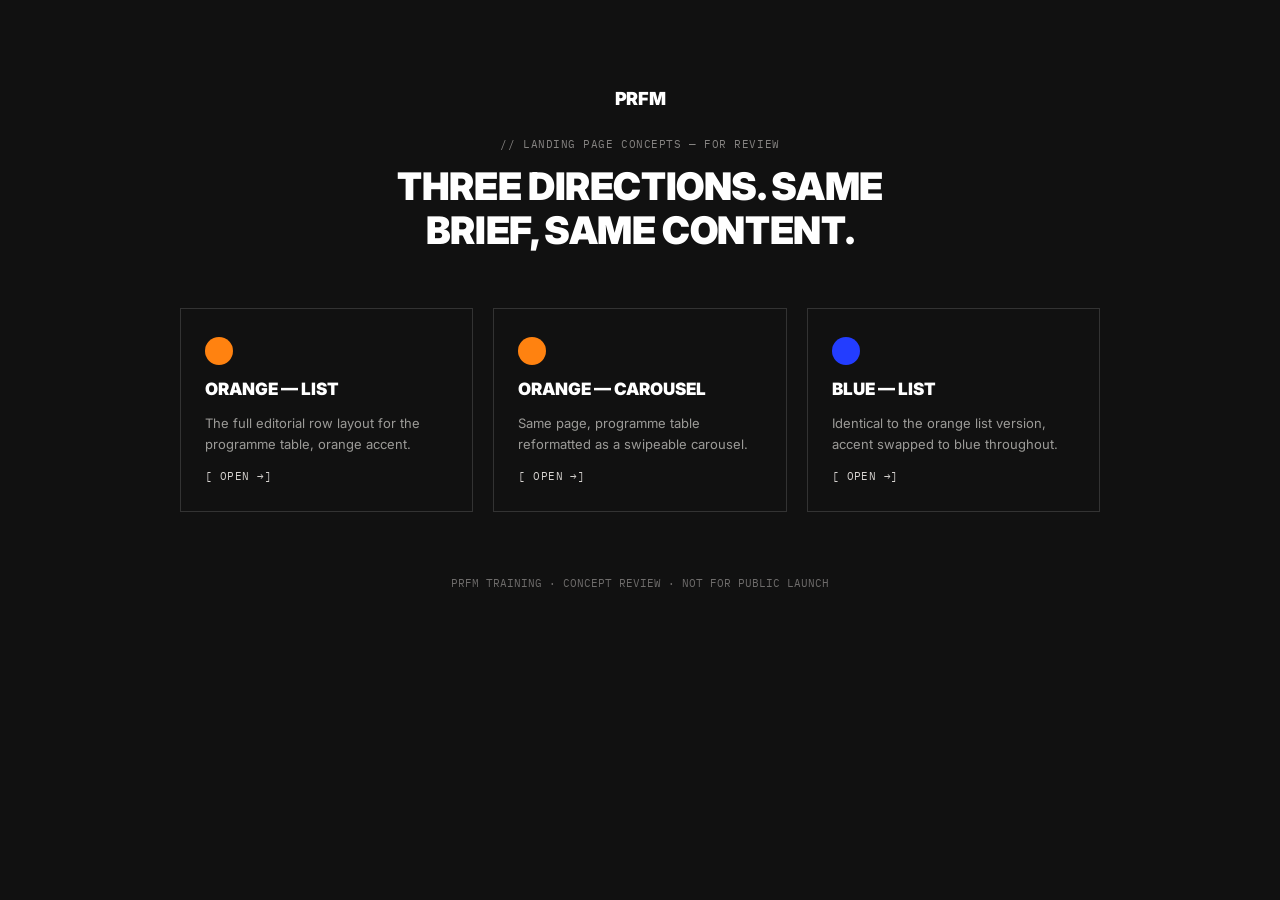
==== index.html @ e6ce7319 "Add files via upload" ====
<!DOCTYPE html>
<html lang="en">
<head>
<meta charset="UTF-8">
<meta name="viewport" content="width=device-width, initial-scale=1.0">
<title>PRFM Training — Landing Page Concepts</title>
<style>
  @import url('https://fonts.googleapis.com/css2?family=Inter:wght@400;500;600;900&family=IBM+Plex+Mono:wght@400;500&display=swap');
  *{box-sizing:border-box; margin:0; padding:0;}
  body{font-family:'Inter',sans-serif; background:#111111; color:#FFFFFF; min-height:100vh; display:flex; flex-direction:column; align-items:center; padding:88px 24px;}
  .mono{font-family:'IBM Plex Mono',monospace;}
  .wordmark{font-weight:900; font-size:18px; letter-spacing:-0.02em;}
  .eyebrow{font-family:'IBM Plex Mono',monospace; font-size:11px; letter-spacing:0.05em; color:rgba(249,246,242,0.5); margin-top:28px;}
  h1{font-weight:900; font-size:clamp(26px,4vw,38px); text-transform:uppercase; letter-spacing:-0.01em; margin-top:14px; text-align:center; max-width:600px; line-height:1.15;}
  .cards{display:grid; grid-template-columns:repeat(3,1fr); gap:20px; max-width:920px; width:100%; margin-top:56px;}
  .card{border:1px solid rgba(255,255,255,0.14); padding:28px 24px; text-decoration:none; color:inherit; display:flex; flex-direction:column; gap:14px; transition:border-color .15s, transform .15s;}
  .card:hover{border-color:rgba(255,255,255,0.4); transform:translateY(-2px);}
  .swatch{width:28px; height:28px; border-radius:50%;}
  .card .name{font-weight:900; font-size:17px; text-transform:uppercase;}
  .card .desc{font-size:13px; line-height:1.6; color:rgba(249,246,242,0.6); flex:1;}
  .card .go{font-family:'IBM Plex Mono',monospace; font-size:11px; letter-spacing:0.04em; color:rgba(249,246,242,0.85);}
  footer{margin-top:64px; font-family:'IBM Plex Mono',monospace; font-size:11px; color:rgba(249,246,242,0.4);}
  @media (max-width:760px){ .cards{grid-template-columns:1fr;} }
</style>
</head>
<body>
  <div class="wordmark">PRFM</div>
  <div class="eyebrow">// LANDING PAGE CONCEPTS — FOR REVIEW</div>
  <h1>Three directions. Same brief, same content.</h1>

  <div class="cards">
    <a class="card" href="./prfm-full-build-performance-console.html">
      <div class="swatch" style="background:#FF8210;"></div>
      <div class="name">Orange — list</div>
      <div class="desc">The full editorial row layout for the programme table, orange accent.</div>
      <div class="go mono">[ OPEN →]</div>
    </a>
    <a class="card" href="./prfm-full-build-performance-console-carousel.html">
      <div class="swatch" style="background:#FF8210;"></div>
      <div class="name">Orange — carousel</div>
      <div class="desc">Same page, programme table reformatted as a swipeable carousel.</div>
      <div class="go mono">[ OPEN →]</div>
    </a>
    <a class="card" href="./prfm-full-build-performance-console-blue.html">
      <div class="swatch" style="background:#233DFF;"></div>
      <div class="name">Blue — list</div>
      <div class="desc">Identical to the orange list version, accent swapped to blue throughout.</div>
      <div class="go mono">[ OPEN →]</div>
    </a>
  </div>

  <footer>PRFM TRAINING · CONCEPT REVIEW · NOT FOR PUBLIC LAUNCH</footer>
</body>
</html>
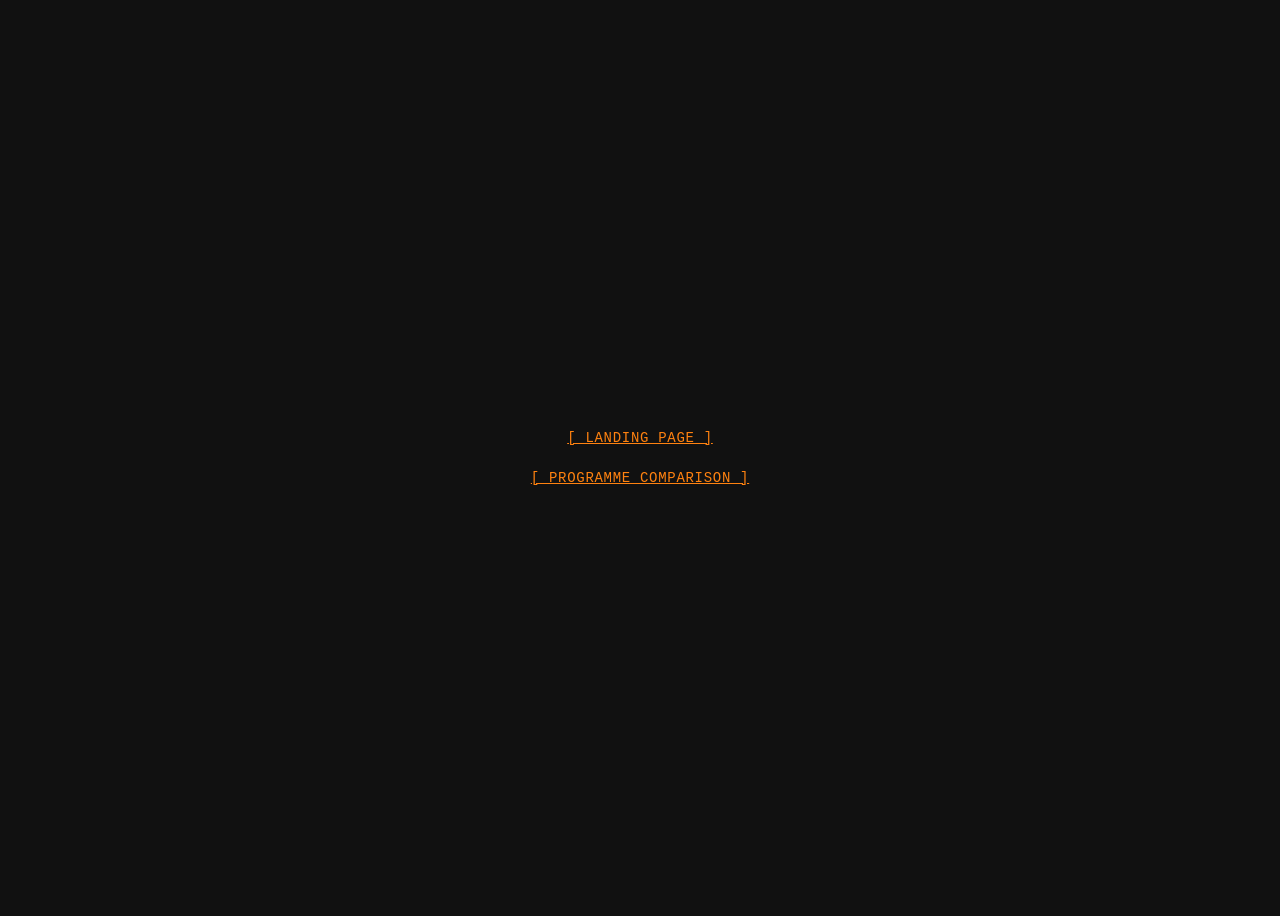
==== commit 01f6e970: "Add files via upload" ====
--- a/index.html
+++ b/index.html
@@ -2,53 +2,14 @@
 <html lang="en">
 <head>
 <meta charset="UTF-8">
-<meta name="viewport" content="width=device-width, initial-scale=1.0">
-<title>PRFM Training — Landing Page Concepts</title>
+<title>PRFM — Preview</title>
 <style>
-  @import url('https://fonts.googleapis.com/css2?family=Inter:wght@400;500;600;900&family=IBM+Plex+Mono:wght@400;500&display=swap');
-  *{box-sizing:border-box; margin:0; padding:0;}
-  body{font-family:'Inter',sans-serif; background:#111111; color:#FFFFFF; min-height:100vh; display:flex; flex-direction:column; align-items:center; padding:88px 24px;}
-  .mono{font-family:'IBM Plex Mono',monospace;}
-  .wordmark{font-weight:900; font-size:18px; letter-spacing:-0.02em;}
-  .eyebrow{font-family:'IBM Plex Mono',monospace; font-size:11px; letter-spacing:0.05em; color:rgba(249,246,242,0.5); margin-top:28px;}
-  h1{font-weight:900; font-size:clamp(26px,4vw,38px); text-transform:uppercase; letter-spacing:-0.01em; margin-top:14px; text-align:center; max-width:600px; line-height:1.15;}
-  .cards{display:grid; grid-template-columns:repeat(3,1fr); gap:20px; max-width:920px; width:100%; margin-top:56px;}
-  .card{border:1px solid rgba(255,255,255,0.14); padding:28px 24px; text-decoration:none; color:inherit; display:flex; flex-direction:column; gap:14px; transition:border-color .15s, transform .15s;}
-  .card:hover{border-color:rgba(255,255,255,0.4); transform:translateY(-2px);}
-  .swatch{width:28px; height:28px; border-radius:50%;}
-  .card .name{font-weight:900; font-size:17px; text-transform:uppercase;}
-  .card .desc{font-size:13px; line-height:1.6; color:rgba(249,246,242,0.6); flex:1;}
-  .card .go{font-family:'IBM Plex Mono',monospace; font-size:11px; letter-spacing:0.04em; color:rgba(249,246,242,0.85);}
-  footer{margin-top:64px; font-family:'IBM Plex Mono',monospace; font-size:11px; color:rgba(249,246,242,0.4);}
-  @media (max-width:760px){ .cards{grid-template-columns:1fr;} }
+  body { font-family: monospace; background: #111; color: #F9F6F2; display: flex; flex-direction: column; align-items: center; justify-content: center; min-height: 100vh; gap: 24px; }
+  a { color: #FF8210; font-size: 14px; letter-spacing: 0.05em; }
 </style>
 </head>
 <body>
-  <div class="wordmark">PRFM</div>
-  <div class="eyebrow">// LANDING PAGE CONCEPTS — FOR REVIEW</div>
-  <h1>Three directions. Same brief, same content.</h1>
-
-  <div class="cards">
-    <a class="card" href="./prfm-full-build-performance-console.html">
-      <div class="swatch" style="background:#FF8210;"></div>
-      <div class="name">Orange — list</div>
-      <div class="desc">The full editorial row layout for the programme table, orange accent.</div>
-      <div class="go mono">[ OPEN →]</div>
-    </a>
-    <a class="card" href="./prfm-full-build-performance-console-carousel.html">
-      <div class="swatch" style="background:#FF8210;"></div>
-      <div class="name">Orange — carousel</div>
-      <div class="desc">Same page, programme table reformatted as a swipeable carousel.</div>
-      <div class="go mono">[ OPEN →]</div>
-    </a>
-    <a class="card" href="./prfm-full-build-performance-console-blue.html">
-      <div class="swatch" style="background:#233DFF;"></div>
-      <div class="name">Blue — list</div>
-      <div class="desc">Identical to the orange list version, accent swapped to blue throughout.</div>
-      <div class="go mono">[ OPEN →]</div>
-    </a>
-  </div>
-
-  <footer>PRFM TRAINING · CONCEPT REVIEW · NOT FOR PUBLIC LAUNCH</footer>
+  <a href="/prfm-full-build-performance-console.html">[ LANDING PAGE ]</a>
+  <a href="/carousel-test.html">[ PROGRAMME COMPARISON ]</a>
 </body>
 </html>
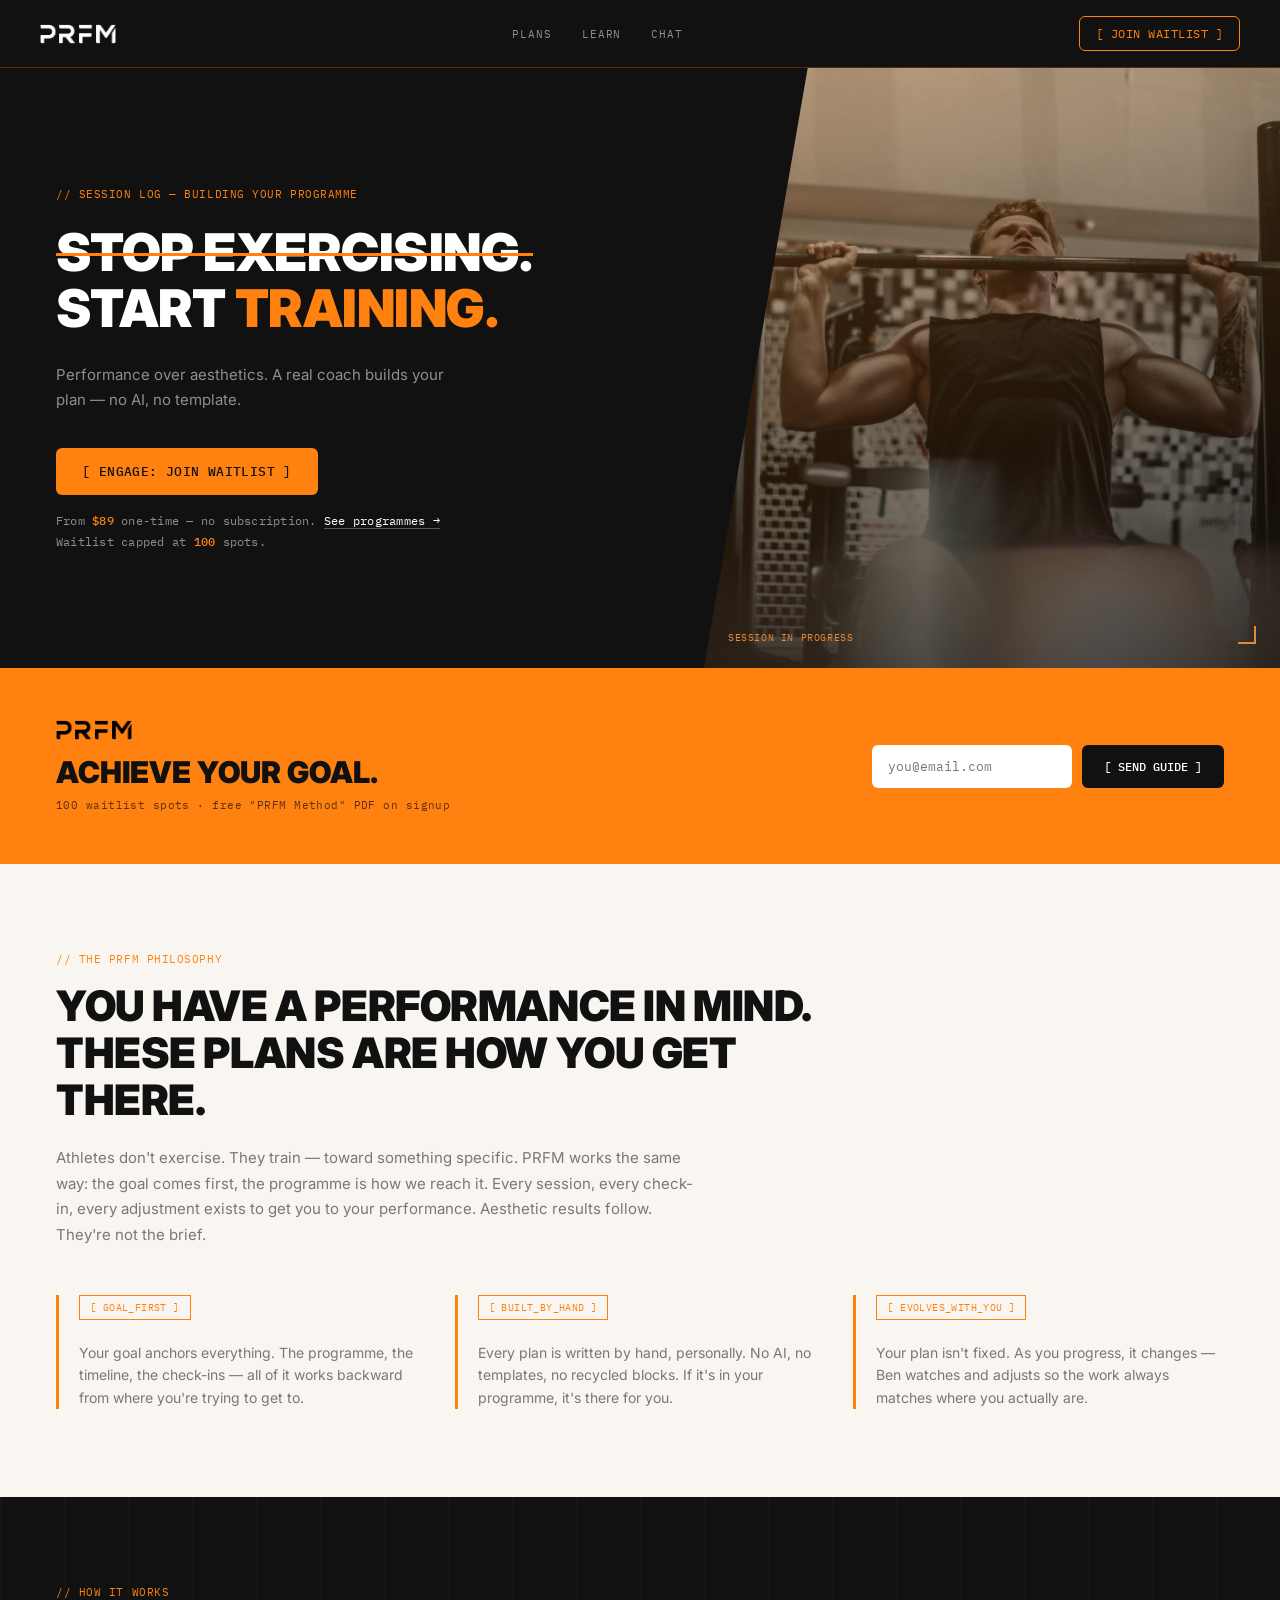
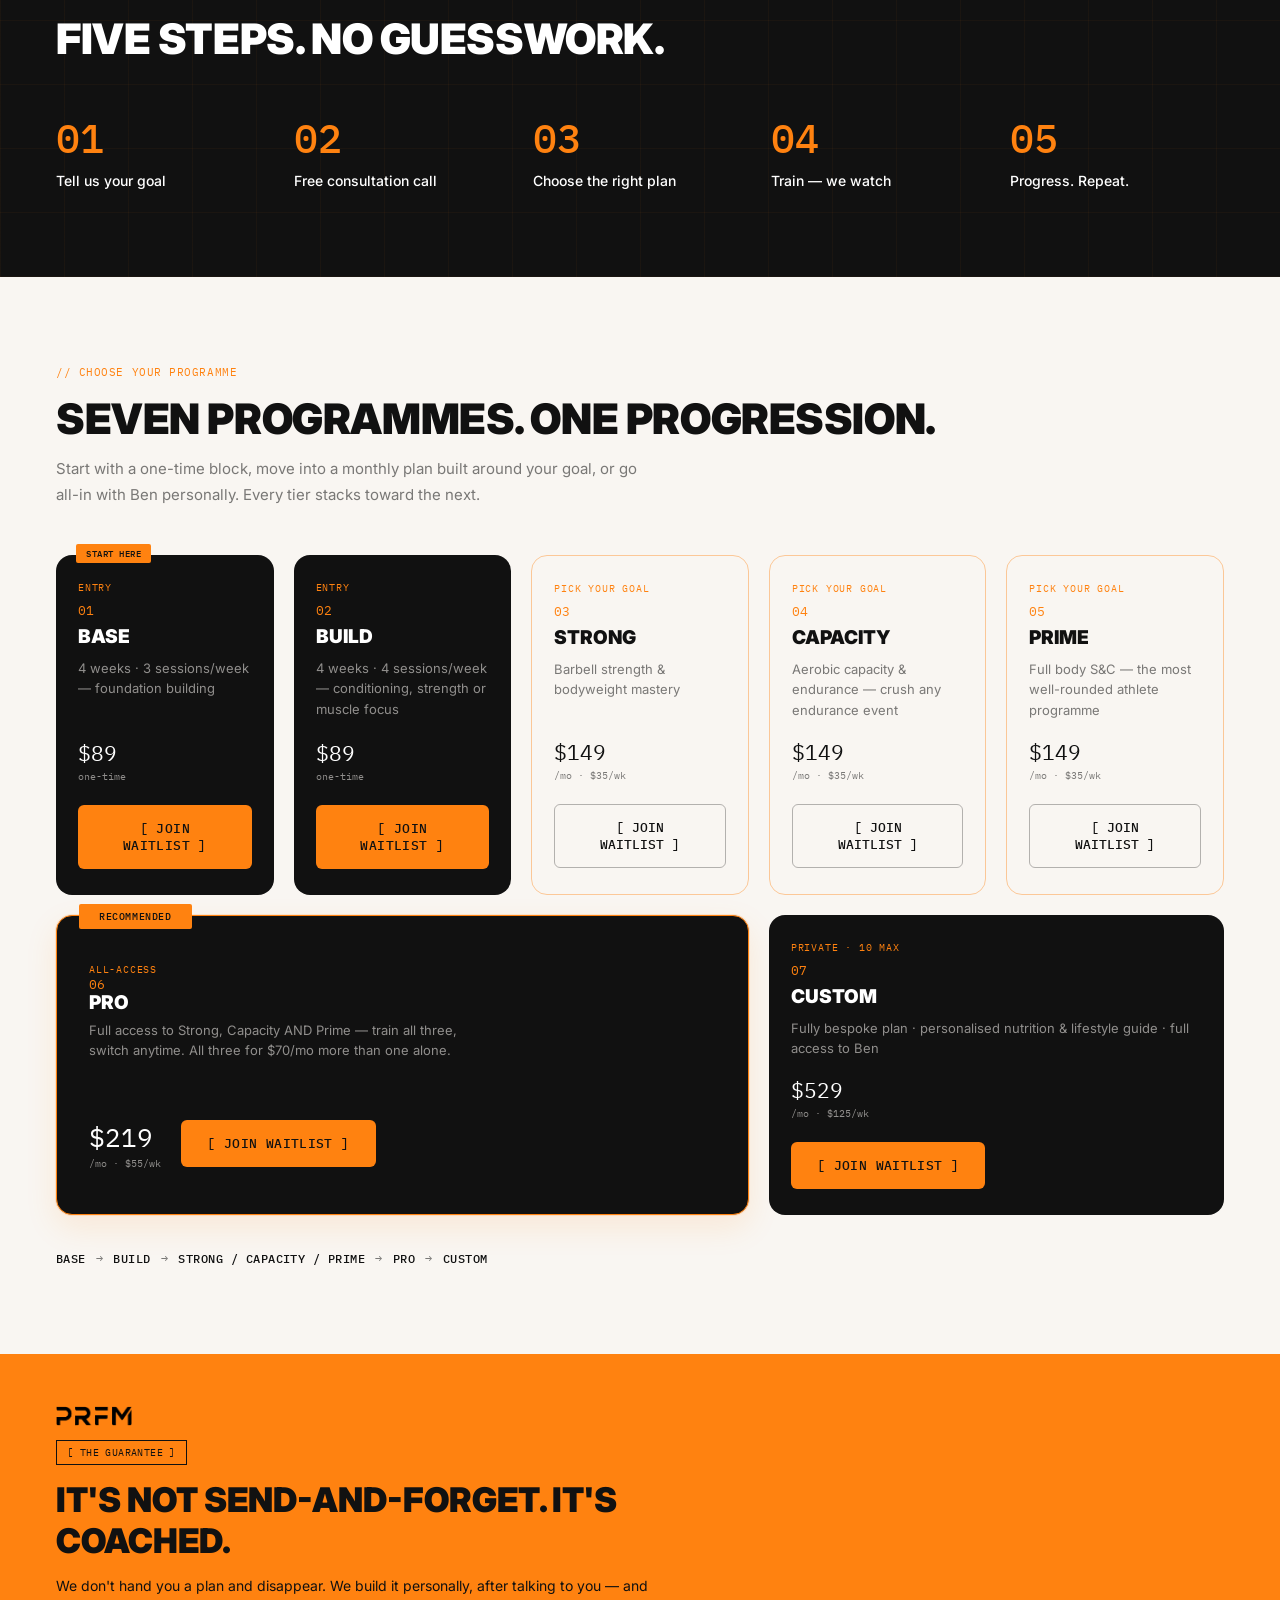
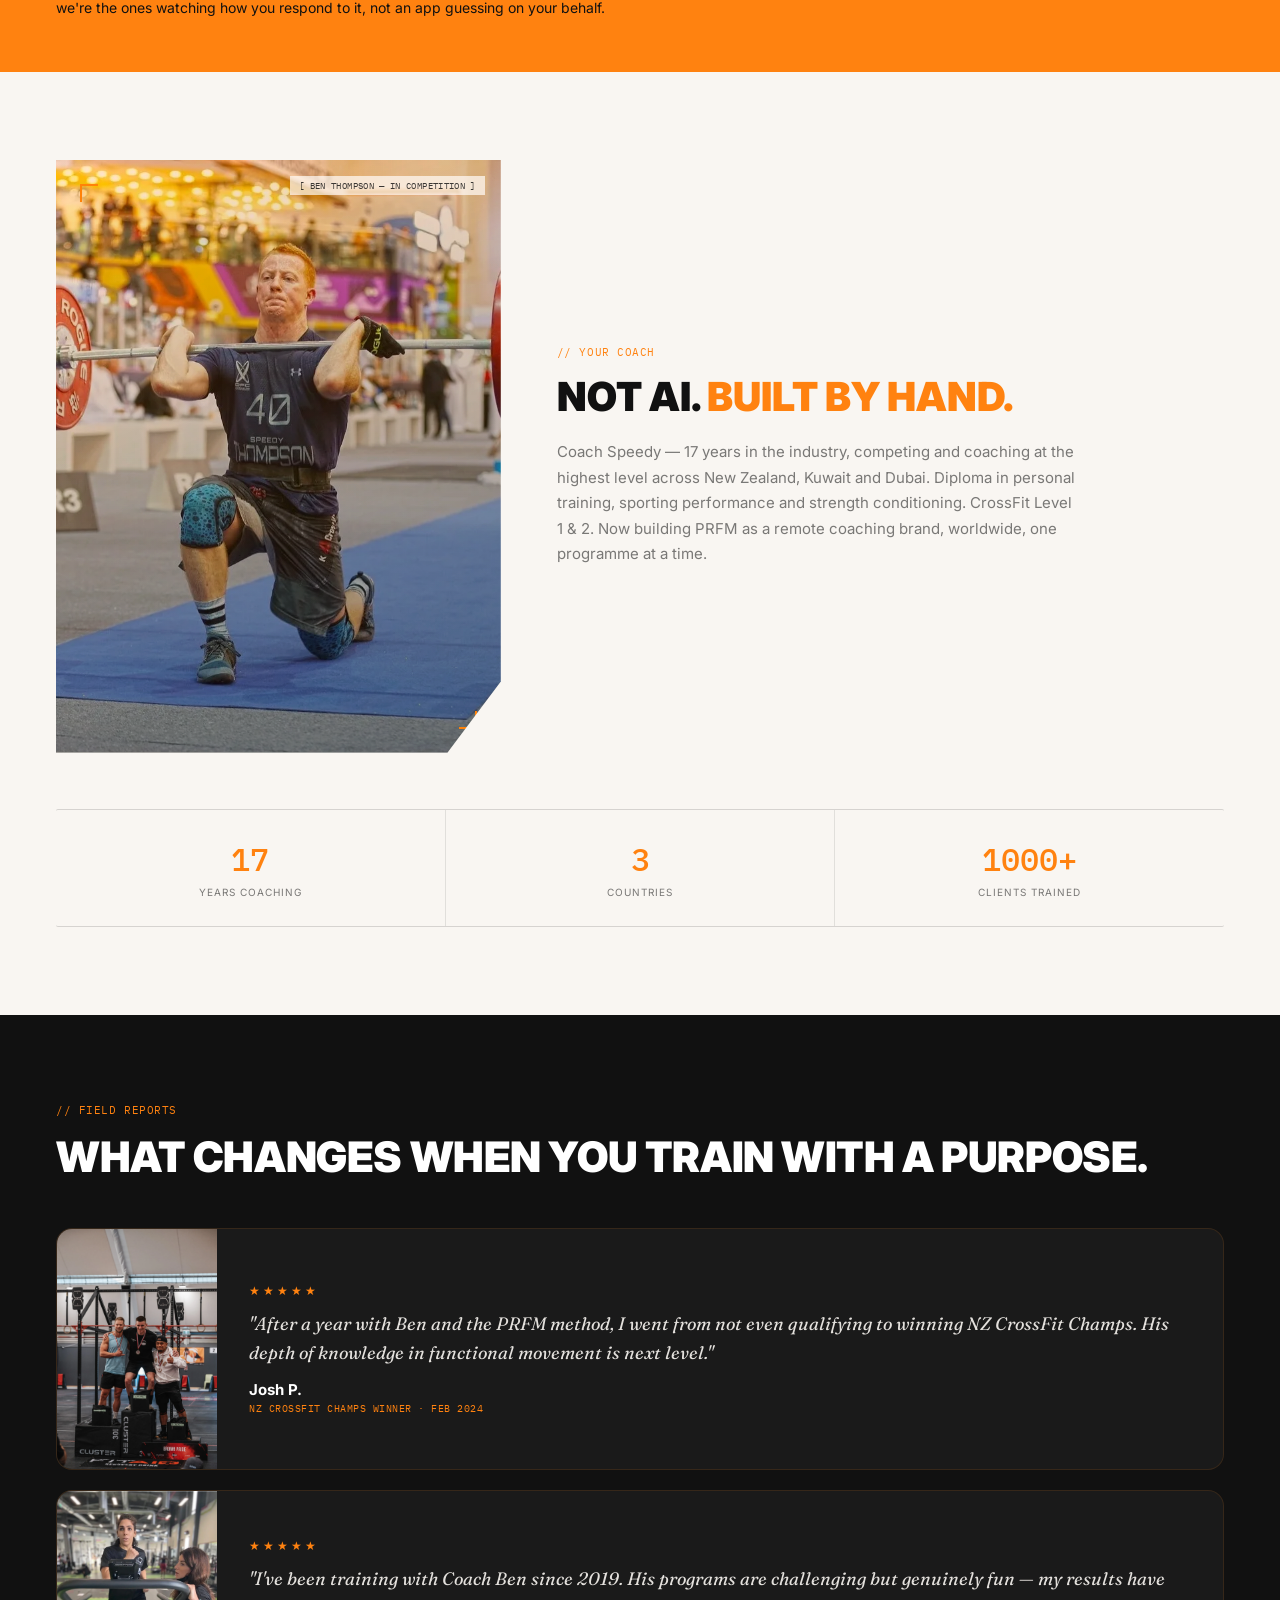
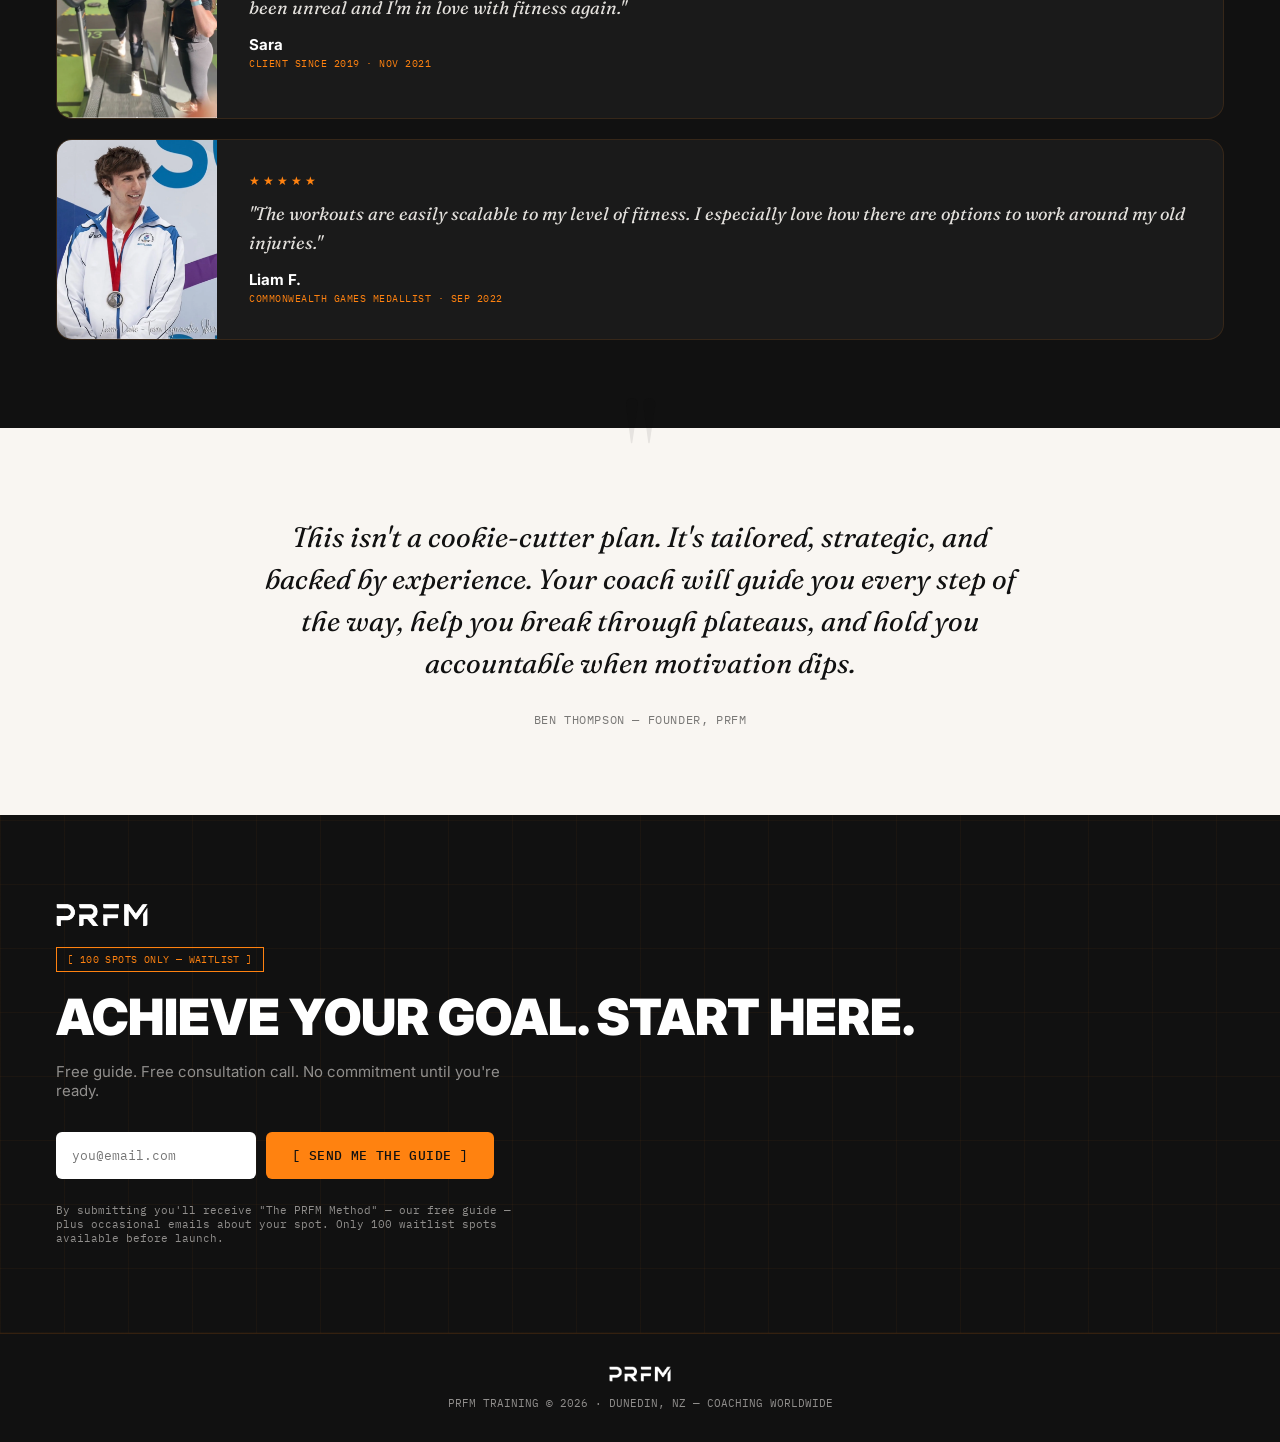
==== commit 4e2e0740: "Clean launch build" ====
--- a/index.html
+++ b/index.html
@@ -2,14 +2,409 @@
 <html lang="en">
 <head>
 <meta charset="UTF-8">
-<title>PRFM — Preview</title>
-<style>
-  body { font-family: monospace; background: #111; color: #F9F6F2; display: flex; flex-direction: column; align-items: center; justify-content: center; min-height: 100vh; gap: 24px; }
-  a { color: #FF8210; font-size: 14px; letter-spacing: 0.05em; }
-</style>
+<meta name="viewport" content="width=device-width, initial-scale=1.0">
+<title>PRFM Training — Performance Console</title>
+<link rel="icon" type="image/png" href="images/favicon-tile-black.png">
+<link rel="apple-touch-icon" href="images/favicon-tile-black.png">
+<link rel="preconnect" href="https://fonts.googleapis.com">
+<link rel="preconnect" href="https://fonts.gstatic.com" crossorigin>
+<link rel="stylesheet" href="style/main.css">
 </head>
 <body>
-  <a href="/prfm-full-build-performance-console.html">[ LANDING PAGE ]</a>
-  <a href="/carousel-test.html">[ PROGRAMME COMPARISON ]</a>
+<!--
+  ================================================================
+  EDITING THIS SITE — READ THIS FIRST
+  ================================================================
+  This is a single self-contained HTML file. All styling lives in
+  the <style> block in <head>. All content lives in the <body>,
+  broken into 11 numbered sections, each marked with a comment
+  like "04 PHILOSOPHY". To find something, search for its
+  section number or name — content and its styling are grouped
+  together and commented, so you shouldn't need to read the whole
+  file to make one change.
+
+  FILE STRUCTURE AT A GLANCE
+  ----------------------------------------------------------------
+  <head>
+    <style>           all CSS. Organised into commented blocks,
+                       each named after the section it styles
+                       (e.g. /* ===== programme table ===== */),
+                       in the same order as the sections below.
+                       A mobile-only override block sits at the
+                       very end of <style> (@media max-width:900px).
+  <body>
+    01 CONSOLE BAR     sticky nav, logo, "Join waitlist" nav button
+    02 HERO            headline, sub-copy, hero CTA, hero photo
+    03 ORANGE STRIP    email capture band under the hero
+    04 PHILOSOPHY      "goal first" pillars section (cream bg)
+    05 HOW IT WORKS    5-step process row
+    06 PROGRAMME TABLE the 7 programmes, prices, and their CTAs
+    07 GUARANTEE       orange "it's coached" band
+    08 COACH BEN       bio, stats, athlete photo (NOT Ben — see
+                       note in that section)
+    09 TESTIMONIALS    real client quotes — see note in that section
+    10 PULL QUOTE      Ben's own quote about his coaching approach
+    11 FINAL CTA       closing email capture + footer
+    <script>           scroll animations, count-up stats, and the
+                       LAUNCH_MODE switch (see below)
+
+  COLOUR / FONT / SPACING SYSTEM
+  ----------------------------------------------------------------
+  All brand colours are CSS variables defined once at the top of
+  <style> inside :root{...}: --black, --cream, --white, --orange.
+  Change a colour there and it updates everywhere — never hardcode
+  a new hex value in a section, reuse these variables instead.
+  Fonts (Inter / IBM Plex Mono / Fraunces) are loaded once via the
+  @import at the very top of <style> and applied through classes
+  like .mono — don't add new font-family declarations elsewhere.
+
+  HOW TO MAKE COMMON EDITS
+  ----------------------------------------------------------------
+  • Change a price or programme description → section 06, find the
+    programme by name (Base, Build, Strong, Capacity, Prime, Pro,
+    Custom), edit the text inside <div class="card-detail"> or the
+    <div class="card-price"> block. Layout updates automatically.
+  • Add/remove a programme → copy one whole <div class="prog-card
+    ...">...</div> block (or the .pro one, if adding another hero-style
+    card) and edit its contents. Keep the dark / outline class to match
+    its tier, and give it a grid-column span so row totals still add up
+    to 5 — see the "06 PROGRAMME TABLE" CSS comment for the full rule.
+    Update the numbered <div class="card-num">0X</div> labels afterward
+    so they stay sequential.
+  • Change a testimonial → section 09, each <div class="quote">
+    block is one testimonial (photo placeholder / stars / quote /
+    name / journey line).
+  • Change the waitlist cap number → search "spots-count" — every
+    instance is wrapped in <span class="spots-count">100</span> so
+    you can update the number in each place it appears.
+  • Change any button's pre-launch label → edit the visible text
+    inside that <button> or <a> tag. Its class="waitlist-cta" and
+    data-launch-text="..." attribute can stay as-is (see below).
+
+  LAUNCH DAY — SWAPPING ALL "JOIN WAITLIST" BUTTONS
+  ----------------------------------------------------------------
+  Every purchase/signup button on the page (nav, hero, orange strip,
+  all 7 programme rows, final CTA — 15 buttons total) already carries
+  class="waitlist-cta" and a pre-written data-launch-text="..."
+  attribute with its launch-day label ("START NOW" / "APPLY NOW").
+  To flip ALL of them at once: open the <script> tag near the
+  bottom of this file and change the line
+      const LAUNCH_MODE = false;
+  to
+      const LAUNCH_MODE = true;
+  Save the file. That's the entire launch-day step for CTA text —
+  no other edits required for the buttons themselves.
+  Two things this switch does NOT do, so handle separately on
+  launch day:
+    - The "100 SPOTS ONLY" scarcity language (search "spots-count"
+      and "SPOTS ONLY") should be removed or updated once the
+      waitlist mechanic is no longer live.
+    - Testimonials in section 09 are real but predate the current
+      7-programme structure (see the note in that section) — swap
+      in new reviews under the current programme names as they
+      come in.
+  ================================================================
+-->
+
+<!-- 01 CONSOLE BAR -->
+<!-- Sticky nav bar. .wordmark holds the logo (swaps between logo-white.png /
+     logo-black.png depending on background — see CSS). The nav-links anchor
+     to sections by id (#programmes, #philosophy, #contact). The rightmost
+     element is the primary always-visible CTA — currently routes to #contact. -->
+
+<div class="console-bar">
+  <div class="wordmark"><img src="images/logo-white.png" alt="PRFM"></div>
+  <nav class="nav-links mono">
+    <a href="#programmes">Plans</a>
+    <a href="#philosophy">Learn</a>
+    <a href="#contact">Chat</a>
+  </nav>
+  <a href="#contact" class="engage waitlist-cta" data-launch-text="[ APPLY NOW ]" style="text-decoration:none; display:inline-block;">[ JOIN WAITLIST ]</a>
+</div>
+
+<!-- 02 HERO
+     Headline uses 3 separate CSS animation effects (strike-through on
+     "Stop exercising", pulse-glow on "training") — these are visual
+     details, not something you need to touch when editing copy. Just
+     edit the text inside the <span> tags; the animations still apply. -->
+<section class="hero grid-bg">
+  <div class="hero-copy">
+    <div class="tag">// SESSION LOG — BUILDING YOUR PROGRAMME</div>
+    <h1 class="headline">
+      <span class="headline-line one"><span class="strike">Stop exercising.</span></span>
+      <span class="headline-line two">Start <span class="pulse-word">training.</span></span>
+    </h1>
+    <p class="hero-sub">Performance over aesthetics. A real coach builds your plan — no AI, no template.</p>
+    <div class="cta-row">
+      <button class="bracket-btn waitlist-cta" data-launch-text="[ ENGAGE: START NOW ]">[ ENGAGE: JOIN WAITLIST ]</button>
+      <p class="hero-price">From <span class="price-orange">$89</span> one-time — no subscription. <a href="#programmes">See programmes →</a></p>
+      <p class="hero-price" style="margin-top:6px;">Waitlist capped at <span class="price-orange spots-count">100</span> spots.</p>
+    </div>
+  </div>
+  <div class="hero-visual">
+    <div class="reticle tl"></div>
+    <div class="reticle br"></div>
+    <div class="visual-tag">SESSION IN PROGRESS</div>
+  </div>
+</section>
+
+<!-- 03 ORANGE WAITLIST STRIP — email capture. This form doesn't currently
+     submit anywhere (no backend wired up) — connect it to an email
+     service (Mailchimp, ConvertKit, etc.) before this goes live. -->
+<section class="strip">
+  <div>
+    <img src="images/logo-black.png" alt="PRFM" class="strip-mark">
+    <h2>Achieve your goal.</h2>
+    <p class="mono" style="font-size:11px; letter-spacing:0.04em; margin-top:8px; color:rgba(17,17,17,0.7);">100 waitlist spots · free "PRFM Method" PDF on signup</p>
+  </div>
+  <form class="strip-form" action="YOUR_FORM_ENDPOINT_HERE" method="POST" name="waitlist-strip">
+    <!-- BACKEND: replace action URL with your email service endpoint (e.g. Mailchimp, ConvertKit, Formspree) -->
+    <!-- For Formspree (quickest): create form at formspree.io, replace action with "https://formspree.io/f/YOUR_ID" -->
+    <input type="hidden" name="_subject" value="PRFM Waitlist Signup">
+    <input class="input" type="email" name="email" placeholder="you@email.com" required>
+    <button type="submit" class="btn-black waitlist-cta" data-launch-text="[ APPLY NOW ]">[ SEND GUIDE ]</button>
+  </form>
+</section>
+
+<!-- 04 PHILOSOPHY -->
+<section class="on-cream pad" id="philosophy">
+  <div class="eyebrow reveal">// THE PRFM PHILOSOPHY</div>
+  <h2 class="h2 reveal" style="margin-top:16px; max-width:780px;">You have a performance in mind. These plans are how you get there.</h2>
+  <p class="body-text philosophy-body reveal">Athletes don't exercise. They train — toward something specific. PRFM works the same way: the goal comes first, the programme is how we reach it. Every session, every check-in, every adjustment exists to get you to your performance. Aesthetic results follow. They're not the brief.</p>
+  <div class="pillars reveal-group">
+    <div class="pillar reveal" style="--i:0">
+      <span class="tag-pill">[ GOAL_FIRST ]</span>
+      <p>Your goal anchors everything. The programme, the timeline, the check-ins — all of it works backward from where you're trying to get to.</p>
+    </div>
+    <div class="pillar reveal" style="--i:1">
+      <span class="tag-pill">[ BUILT_BY_HAND ]</span>
+      <p>Every plan is written by hand, personally. No AI, no templates, no recycled blocks. If it's in your programme, it's there for you.</p>
+    </div>
+    <div class="pillar reveal" style="--i:2">
+      <span class="tag-pill">[ EVOLVES_WITH_YOU ]</span>
+      <p>Your plan isn't fixed. As you progress, it changes — Ben watches and adjusts so the work always matches where you actually are.</p>
+    </div>
+  </div>
+</section>
+
+<!-- 05 HOW IT WORKS -->
+<section class="pad grid-bg">
+  <div class="eyebrow reveal">// HOW IT WORKS</div>
+  <h2 class="h2 reveal" style="margin-top:16px;">Five steps. No guesswork.</h2>
+  <div class="steps reveal-group">
+    <div class="step reveal" style="--i:0"><div class="num">01</div><div class="lbl">Tell us your goal</div></div>
+    <div class="step reveal" style="--i:1"><div class="num">02</div><div class="lbl">Free consultation call</div></div>
+    <div class="step reveal" style="--i:2"><div class="num">03</div><div class="lbl">Choose the right plan</div></div>
+    <div class="step reveal" style="--i:3"><div class="num">04</div><div class="lbl">Train — we watch</div></div>
+    <div class="step reveal" style="--i:4"><div class="num">05</div><div class="lbl">Progress. Repeat.</div></div>
+  </div>
+</section>
+
+<!-- 06 PROGRAMME TABLE — see the detailed CSS comment for this section
+     (search "06 PROGRAMME TABLE" in <style>) for the full explanation of
+     the card-grid layout (row 1: five equal tiers · row 2: Pro + Custom)
+     before editing. -->
+<section class="on-cream pad" id="programmes">
+  <div class="eyebrow reveal">// CHOOSE YOUR PROGRAMME</div>
+  <h2 class="h2 reveal" style="margin-top:16px;">Seven programmes. One progression.</h2>
+  <p class="body-text reveal" style="max-width:600px; margin-top:14px; color:var(--gray-on-cream);">Start with a one-time block, move into a monthly plan built around your goal, or go all-in with Ben personally. Every tier stacks toward the next.</p>
+
+  <div class="prog-grid reveal-group">
+    <div class="prog-card dark card-base reveal" style="--i:0">
+      <div class="card-ribbon">START HERE</div>
+      <div class="card-kicker">ENTRY</div>
+      <div class="card-num">01</div>
+      <div class="card-name">Base</div>
+      <div class="card-detail">4 weeks · 3 sessions/week — foundation building</div>
+      <div class="card-price">$89<span class="price-week">one-time</span></div>
+      <button class="bracket-btn waitlist-cta" data-launch-text="[ START NOW ]">[ JOIN WAITLIST ]</button>
+    </div>
+    <div class="prog-card dark card-build reveal" style="--i:1">
+      <div class="card-kicker">ENTRY</div>
+      <div class="card-num">02</div>
+      <div class="card-name">Build</div>
+      <div class="card-detail">4 weeks · 4 sessions/week — conditioning, strength or muscle focus</div>
+      <div class="card-price">$89<span class="price-week">one-time</span></div>
+      <button class="bracket-btn waitlist-cta" data-launch-text="[ START NOW ]">[ JOIN WAITLIST ]</button>
+    </div>
+    <div class="prog-card outline card-strong reveal" style="--i:2">
+      <div class="card-kicker">PICK YOUR GOAL</div>
+      <div class="card-num">03</div>
+      <div class="card-name">Strong</div>
+      <div class="card-detail">Barbell strength &amp; bodyweight mastery</div>
+      <div class="card-price">$149<span class="price-week">/mo · $35/wk</span></div>
+      <button class="ghost-btn waitlist-cta" data-launch-text="[ APPLY NOW ]">[ JOIN WAITLIST ]</button>
+    </div>
+    <div class="prog-card outline card-capacity reveal" style="--i:3">
+      <div class="card-kicker">PICK YOUR GOAL</div>
+      <div class="card-num">04</div>
+      <div class="card-name">Capacity</div>
+      <div class="card-detail">Aerobic capacity &amp; endurance — crush any endurance event</div>
+      <div class="card-price">$149<span class="price-week">/mo · $35/wk</span></div>
+      <button class="ghost-btn waitlist-cta" data-launch-text="[ APPLY NOW ]">[ JOIN WAITLIST ]</button>
+    </div>
+    <div class="prog-card outline card-prime reveal" style="--i:4">
+      <div class="card-kicker">PICK YOUR GOAL</div>
+      <div class="card-num">05</div>
+      <div class="card-name">Prime</div>
+      <div class="card-detail">Full body S&amp;C — the most well-rounded athlete programme</div>
+      <div class="card-price">$149<span class="price-week">/mo · $35/wk</span></div>
+      <button class="ghost-btn waitlist-cta" data-launch-text="[ APPLY NOW ]">[ JOIN WAITLIST ]</button>
+    </div>
+
+    <div class="prog-card pro reveal" style="--i:5">
+      <div class="card-ribbon wide">RECOMMENDED</div>
+      <div class="pro-copy">
+        <div class="card-kicker">ALL-ACCESS</div>
+        <div class="card-num">06</div>
+        <div class="card-name">Pro</div>
+        <div class="card-detail">Full access to Strong, Capacity AND Prime — train all three, switch anytime. All three for $70/mo more than one alone.</div>
+      </div>
+      <div class="pro-order">
+        <div class="card-price">$219<span class="price-week">/mo · $55/wk</span></div>
+        <button class="bracket-btn waitlist-cta" data-launch-text="[ APPLY NOW ]">[ JOIN WAITLIST ]</button>
+      </div>
+    </div>
+    <div class="prog-card dark card-custom reveal" style="--i:6">
+      <div class="card-kicker">PRIVATE · 10 MAX</div>
+      <div class="card-num">07</div>
+      <div class="card-name">Custom</div>
+      <div class="card-detail">Fully bespoke plan · personalised nutrition &amp; lifestyle guide · full access to Ben</div>
+      <div class="card-price">$529<span class="price-week">/mo · $125/wk</span></div>
+      <button class="bracket-btn waitlist-cta" data-launch-text="[ APPLY NOW ]">[ JOIN WAITLIST ]</button>
+    </div>
+  </div>
+
+  <div class="progress-path reveal">
+    <span class="node">BASE</span> → <span class="node">BUILD</span> → <span class="node">STRONG / CAPACITY / PRIME</span> → <span class="node">PRO</span> → <span class="node">CUSTOM</span>
+  </div>
+</section>
+
+<!-- 07 GUARANTEE -->
+<section class="strip" style="flex-direction:column; align-items:flex-start; gap:14px;">
+  <img src="images/logo-black.png" alt="PRFM" class="strip-mark" style="margin-bottom:0;">
+  <span class="tag-pill" style="color:var(--black); border-color:var(--black);">[ THE GUARANTEE ]</span>
+  <h2 style="font-weight:900; font-size:clamp(22px,3vw,34px); text-transform:uppercase; max-width:680px;">It's not send-and-forget. It's coached.</h2>
+  <p style="max-width:600px; font-size:14px; line-height:1.6;">We don't hand you a plan and disappear. We build it personally, after talking to you — and we're the ones watching how you respond to it, not an app guessing on your behalf.</p>
+</section>
+
+<!-- 08 COACH BEN — now uses a real photo of Ben competing (Ben_-_Lunge_event_DCF__7_.png).
+     The three stat numbers below start at "0" in the HTML on purpose — a script at the bottom
+     of the file counts them up to the number in data-target="N" when they scroll into view.
+     To change a stat's final value, edit data-target, not the "0" between the tags. Add a
+     data-suffix="..." attribute (e.g. "+") if the final number should show a suffix once
+     counting finishes, as the "Clients trained" stat does. -->
+<section class="on-cream pad">
+  <div class="ben-grid">
+    <div class="ben-photo reveal">
+      <div class="reticle tl"></div>
+      <div class="reticle br"></div>
+      <div class="photo-label on-light">[ BEN THOMPSON — IN COMPETITION ]</div>
+    </div>
+    <div class="reveal">
+      <div class="eyebrow">// YOUR COACH</div>
+      <h2 class="ben-headline">Not AI. <span style="color:var(--orange);">Built by hand.</span></h2>
+      <p class="ben-bio">Coach Speedy — 17 years in the industry, competing and coaching at the highest level across New Zealand, Kuwait and Dubai. Diploma in personal training, sporting performance and strength conditioning. CrossFit Level 1 & 2. Now building PRFM as a remote coaching brand, worldwide, one programme at a time.</p>
+    </div>
+  </div>
+  <div class="stat-row on-cream reveal" style="margin-top:56px; border-radius:2px;">
+    <div class="stat"><div class="num" data-target="17">0</div><div class="lbl">Years coaching</div></div>
+    <div class="stat"><div class="num" data-target="3">0</div><div class="lbl">Countries</div></div>
+    <div class="stat"><div class="num" data-target="1000" data-suffix="+">0</div><div class="lbl">Clients trained</div></div>
+  </div>
+</section>
+
+<!-- 09 TESTIMONIALS / FIELD REPORTS -->
+<!-- REAL CLIENT TESTIMONIALS — supplied by Ben. Each .quote-photo img src points to the
+     client's actual photo. Dates are when the review was given. As new reviews come in
+     under current programme names, swap the journey line for a real "Base → Pro · N months" path.
+     To add a review: copy one .quote block and paste it after the last one. -->
+<section class="pad">
+  <div class="eyebrow reveal">// FIELD REPORTS</div>
+  <h2 class="h2 reveal" style="margin-top:16px;">What changes when you train with a purpose.</h2>
+  <div class="quotes reveal-group">
+
+    <div class="quote reveal" style="--i:0">
+      <div class="quote-card">
+        <div class="quote-photo">
+          <img src="images/testimonial-josh.png" alt="Josh P. — NZ CrossFit Champs">
+        </div>
+        <div class="quote-content">
+          <div class="stars">★★★★★</div>
+          <blockquote>"After a year with Ben and the PRFM method, I went from not even qualifying to winning NZ CrossFit Champs. His depth of knowledge in functional movement is next level."</blockquote>
+          <div class="quote-meta">
+            <div class="name">Josh P.</div>
+            <div class="journey">NZ CROSSFIT CHAMPS WINNER · FEB 2024</div>
+          </div>
+        </div>
+      </div>
+    </div>
+
+    <div class="quote reveal" style="--i:1">
+      <div class="quote-card">
+        <div class="quote-photo">
+          <img src="images/testimonial-sara.png" alt="Sara — PRFM client since 2019">
+        </div>
+        <div class="quote-content">
+          <div class="stars">★★★★★</div>
+          <blockquote>"I've been training with Coach Ben since 2019. His programs are challenging but genuinely fun — my results have been unreal and I'm in love with fitness again."</blockquote>
+          <div class="quote-meta">
+            <div class="name">Sara</div>
+            <div class="journey">CLIENT SINCE 2019 · NOV 2021</div>
+          </div>
+        </div>
+      </div>
+    </div>
+
+    <div class="quote reveal" style="--i:2">
+      <div class="quote-card">
+        <div class="quote-photo">
+          <img src="images/testimonial-liam.png" alt="Liam F. — Commonwealth Games silver medallist">
+        </div>
+        <div class="quote-content">
+          <div class="stars">★★★★★</div>
+          <blockquote>"The workouts are easily scalable to my level of fitness. I especially love how there are options to work around my old injuries."</blockquote>
+          <div class="quote-meta">
+            <div class="name">Liam F.</div>
+            <div class="journey">COMMONWEALTH GAMES MEDALLIST · SEP 2022</div>
+          </div>
+        </div>
+      </div>
+    </div>
+
+  </div>
+</section>
+
+<!-- 10 PULL QUOTE -->
+<section class="on-cream pad pullquote">
+  <div class="qmark">"</div>
+  <blockquote class="reveal">This isn't a cookie-cutter plan. It's tailored, strategic, and backed by experience. Your coach will guide you every step of the way, help you break through plateaus, and hold you accountable when motivation dips.</blockquote>
+  <div class="attr reveal">BEN THOMPSON — FOUNDER, PRFM</div>
+</section>
+
+<!-- 11 FINAL CTA — same as the section 03 form, this email input doesn't
+     submit anywhere yet (no backend connected). Wire both up to the same
+     email service before launch. -->
+<section class="pad grid-bg" id="contact">
+  <img src="images/logo-white.png" alt="PRFM" class="final-mark reveal">
+  <!-- MANUAL UPDATE: edit the number in .spots-count as waitlist fills. Currently a static placeholder. -->
+  <span class="tag-pill reveal" style="color:var(--orange); border-color:var(--orange);">[ <span class="spots-count">100</span> SPOTS ONLY — WAITLIST ]</span>
+  <h2 class="final-headline reveal">Achieve your goal. Start here.</h2>
+  <p class="final-sub reveal">Free guide. Free consultation call. No commitment until you're ready.</p>
+  <form class="final-form reveal" action="YOUR_FORM_ENDPOINT_HERE" method="POST" name="waitlist-cta">
+    <!-- BACKEND: use the same endpoint as the strip form above -->
+    <input type="hidden" name="_subject" value="PRFM Waitlist Signup">
+    <input class="input" type="email" name="email" placeholder="you@email.com" required>
+    <button type="submit" class="bracket-btn waitlist-cta" data-launch-text="[ APPLY NOW ]">[ SEND ME THE GUIDE ]</button>
+  </form>
+  <p class="fine-print">By submitting you'll receive "The PRFM Method" — our free guide — plus occasional emails about your spot. Only <span class="spots-count">100</span> waitlist spots available before launch.</p>
+</section>
+
+<footer>
+  <div class="wordmark"><img src="images/logo-white.png" alt="PRFM"></div>
+  PRFM TRAINING © 2026 · DUNEDIN, NZ — COACHING WORLDWIDE
+</footer>
+
+<script src="style/main.js"></script>
 </body>
-</html>
+</html>
--- a/style/main.css
+++ b/style/main.css
@@ -0,0 +1,346 @@
+@import url('https://fonts.googleapis.com/css2?family=Inter:wght@400;500;600;900&family=IBM+Plex+Mono:wght@400;500&family=Fraunces:ital,wght@1,400;1,500&display=swap');
+  :root{
+    --black:#111111;
+    --cream:#F9F6F2;
+    --white:#FFFFFF;
+    --orange:#FF8210;
+    --gray-on-black: rgba(249,246,242,0.55);
+    --gray-on-cream: rgba(17,17,17,0.55);
+  }
+  *{box-sizing:border-box; margin:0; padding:0;}
+  body{font-family:'Inter',sans-serif; background:var(--black); color:var(--white); overflow-x:hidden;}
+  .mono{font-family:'IBM Plex Mono',monospace;}
+  a{color:inherit;}
+
+  /* =====================================================================
+     SHARED / GLOBAL — utility classes used across multiple sections.
+     .pad = standard section padding. .eyebrow = small orange label text
+     (e.g. "// THE PRFM PHILOSOPHY"). .reveal / .reveal-group = scroll-in
+     fade animation, applied via JS at the bottom of the file — don't
+     remove the "reveal" class or elements won't appear on scroll.
+     .bracket-btn / .ghost-btn = the two button styles used everywhere
+     (solid orange vs outlined). Edit here to restyle ALL buttons at once.
+     ===================================================================== */
+  .pad{padding:88px 56px;}
+  .eyebrow{font-family:'IBM Plex Mono',monospace; font-size:11px; letter-spacing:0.05em; color:var(--orange);}
+  .reveal{opacity:0; transform:translateY(16px); transition:opacity .6s cubic-bezier(.2,.8,.2,1), transform .6s cubic-bezier(.2,.8,.2,1);}
+  .reveal.in-view{opacity:1; transform:translateY(0);}
+  .reveal-group > *{transition-delay:calc(var(--i, 0) * 0.08s);}
+  .h2{font-weight:900; font-size:clamp(26px,3.4vw,42px); line-height:1.12; letter-spacing:-0.01em; text-transform:uppercase;}
+  .body-text{font-size:15px; line-height:1.7;}
+  .grid-bg{
+    background-image:
+      repeating-linear-gradient(0deg, rgba(255,130,16,0.045) 0px, rgba(255,130,16,0.045) 1px, transparent 1px, transparent 64px),
+      repeating-linear-gradient(90deg, rgba(255,130,16,0.045) 0px, rgba(255,130,16,0.045) 1px, transparent 1px, transparent 64px);
+  }
+  .bracket-btn{background:var(--orange); color:var(--black); border:none; font-family:'IBM Plex Mono',monospace; font-weight:500; font-size:13px; letter-spacing:0.03em; padding:15px 26px; cursor:pointer; transition:filter .15s; border-radius:6px;}
+  .bracket-btn:hover{filter:brightness(1.08);}
+  .bracket-btn:active{transform:scale(0.96);}
+  /* LAUNCH-DAY SWAP: every purchase/signup CTA carries class="waitlist-cta" and data-launch-text.
+     To flip every one of these buttons to its launch-day text in one move, see LAUNCH_MODE
+     near the top of the <script> tag at the bottom of this file — change false to true. */
+  .ghost-btn{background:transparent; color:var(--black); border:1px solid rgba(17,17,17,0.3); font-family:'IBM Plex Mono',monospace; font-weight:500; font-size:13px; padding:14px 25px; cursor:pointer; border-radius:6px;}
+  .ghost-btn:hover{background:rgba(17,17,17,0.05);}
+  .input{padding:13px 16px; border:none; font-family:'IBM Plex Mono',monospace; font-size:13px; min-width:200px; outline:none; border-radius:6px;}
+  .tag-pill{display:inline-block; font-family:'IBM Plex Mono',monospace; font-size:10px; letter-spacing:0.04em; padding:5px 10px; border:1px solid currentColor;}
+
+  /* =====================================================================
+     01 CONSOLE BAR — styles the sticky top nav (matches HTML section 01).
+     .wordmark sizes the logo image. .engage is the always-visible CTA
+     button on the right side of the nav.
+     ===================================================================== */
+  html{scroll-behavior:smooth;}
+  .console-bar{position:sticky; top:0; z-index:50; display:flex; align-items:center; justify-content:space-between; padding:16px 40px; background:var(--black); border-bottom:1px solid rgba(255,130,16,0.25);}
+  .wordmark{font-weight:900; font-size:17px; letter-spacing:-0.02em;}
+  .wordmark img{height:20px; display:block;}
+  footer .wordmark img{height:16px; margin:0 auto 14px;}
+  .nav-links{display:flex; align-items:center; gap:30px; font-size:11px; letter-spacing:0.08em; text-transform:uppercase; color:var(--gray-on-black);}
+  .nav-links a{text-decoration:none; color:inherit; transition:color .15s;}
+  .nav-links a:hover{color:var(--orange);}
+  .engage{background:transparent; border:1px solid var(--orange); color:var(--orange); font-family:'IBM Plex Mono',monospace; font-size:12px; letter-spacing:0.04em; padding:9px 16px; cursor:pointer; transition:background 0.15s,color 0.15s; border-radius:6px;}
+  .engage:hover{background:var(--orange); color:var(--black);}
+  .engage:active{transform:scale(0.96);}
+
+  /* =====================================================================
+     02 HERO — matches HTML section 02. .hero is the 2-column grid (copy
+     left, photo right — stacks to 1 column on mobile, see @media block).
+     .hero-visual's background-image holds the hero photo (hero-athlete.jpg)
+     with an orange gradient overlay baked into the same CSS property —
+     to swap the photo, only change the url('...') part, keep the
+     linear-gradient(...) in front of it or the orange treatment is lost.
+     Several elements here animate in on page load (not on scroll) via
+     @keyframes fadein/strikeline/pulseglow — these fire once, automatically,
+     no JS needed.
+     ===================================================================== */
+  .hero{position:relative; min-height:600px; display:grid; grid-template-columns:1.1fr 0.9fr; overflow:hidden; background:var(--black);}
+  .hero-copy{padding:80px 56px; display:flex; flex-direction:column; justify-content:center; z-index:2;}
+  .tag{font-family:'IBM Plex Mono',monospace; font-size:11px; color:var(--orange); letter-spacing:0.05em; margin-bottom:24px; opacity:0; animation:fadein 0.5s ease-out 0.1s forwards;}
+  @keyframes fadein{ to{opacity:1;} }
+  .headline{font-weight:900; font-size:clamp(32px,4.6vw,52px); line-height:1.08; letter-spacing:-0.01em; text-transform:uppercase;}
+  .strike{position:relative; display:inline-block;}
+  .strike::after{content:''; position:absolute; left:0; top:50%; width:0; height:3px; background:var(--orange); animation:strikeline 0.5s ease-out 0.5s forwards;}
+  @keyframes strikeline{ to{width:100%;} }
+  .pulse-word{color:var(--orange); display:inline-block; animation:pulseglow 1.1s ease-out 1.05s 1;}
+  @keyframes pulseglow{ 0%{text-shadow:0 0 0 rgba(255,130,16,0);} 40%{text-shadow:0 0 18px rgba(255,130,16,0.7);} 100%{text-shadow:0 0 0 rgba(255,130,16,0);} }
+  .headline-line{display:block; opacity:0; animation:fadein 0.5s ease-out 0.25s forwards;}
+  .headline-line.two{animation-delay:0.55s;}
+  .hero-sub{color:var(--gray-on-black); font-size:15px; line-height:1.65; max-width:420px; margin-top:26px; opacity:0; animation:fadein 0.5s ease-out 1.3s forwards;}
+  .cta-row{margin-top:36px; opacity:0; animation:fadein 0.5s ease-out 1.5s forwards;}
+  .hero .bracket-btn{padding:15px 26px; animation:ring 3s ease-in-out 2s infinite;}
+  @keyframes ring{ 0%,100%{box-shadow:0 0 0 0 rgba(255,130,16,0);} 50%{box-shadow:0 0 0 8px rgba(255,130,16,0.18);} }
+  .hero-price{margin-top:18px; font-family:'IBM Plex Mono',monospace; font-size:12px; color:var(--gray-on-black); letter-spacing:0.02em;}
+  .hero-price .price-orange{color:var(--orange); font-weight:500;}
+  .hero-price a{color:var(--white); text-decoration:underline; text-underline-offset:3px; text-decoration-color:rgba(255,255,255,0.3); transition:text-decoration-color .15s, color .15s;}
+  .hero-price a:hover{color:var(--orange); text-decoration-color:var(--orange);}
+  .hero-visual{position:relative;
+    background-image:linear-gradient(160deg, rgba(255,130,16,0.34), rgba(17,17,17,0.8)), url('../images/hero-athlete.jpg');
+    background-size:cover; background-position:center 30%;
+    filter:grayscale(0.35) contrast(1.1);
+    clip-path:polygon(18% 0, 100% 0, 100% 100%, 0 100%);
+  }
+  .photo-label{position:absolute; top:16px; right:16px; font-family:'IBM Plex Mono',monospace; font-size:9px; letter-spacing:0.04em; color:rgba(249,246,242,0.85); background:rgba(17,17,17,0.55); padding:4px 9px;}
+  .photo-label.on-light{color:rgba(17,17,17,0.8); background:rgba(249,246,242,0.7);}
+  .reticle{position:absolute; width:18px; height:18px; border-color:var(--orange); border-style:solid; border-width:0;}
+  .reticle.tl{top:24px; left:24px; border-top-width:2px; border-left-width:2px;}
+  .reticle.br{bottom:24px; right:24px; border-bottom-width:2px; border-right-width:2px;}
+  .visual-tag{position:absolute; left:24px; bottom:24px; font-family:'IBM Plex Mono',monospace; font-size:10px; color:var(--orange); letter-spacing:0.06em;}
+
+  /* =====================================================================
+     STAT ROW — reused component, appears in HTML section 08 (Coach Ben)
+     for the "17 years / 3 countries / 1000+ clients" count-up numbers. .on-cream
+     variant is for use on cream backgrounds. The actual counting-up
+     animation is JS, driven by the data-target="N" attribute on each
+     number — see the "count-up stats" script at the bottom of the file.
+     ===================================================================== */
+  .stat-row{display:flex; border-top:1px solid rgba(255,130,16,0.25); border-bottom:1px solid rgba(255,130,16,0.25);}
+  .stat-row.on-cream{border-color:rgba(17,17,17,0.15);}
+  .stat{flex:1; padding:28px 40px; text-align:center; border-right:1px solid rgba(255,130,16,0.15);}
+  .stat-row.on-cream .stat{border-right-color:rgba(17,17,17,0.1);}
+  .stat:last-child{border-right:none;}
+  .stat .num{font-family:'IBM Plex Mono',monospace; font-size:32px; font-weight:500; color:var(--orange);}
+  .stat .lbl{font-size:10px; letter-spacing:0.1em; text-transform:uppercase; color:var(--gray-on-black); margin-top:6px;}
+  .stat-row.on-cream .lbl{color:var(--gray-on-cream);}
+
+  /* =====================================================================
+     03 ORANGE WAITLIST STRIP — matches HTML section 03. Also reused
+     (with inline style overrides) for HTML section 07 GUARANTEE, which
+     is the same .strip class stacked into a column instead of a row.
+     ===================================================================== */
+  .strip{background:var(--orange); color:var(--black); padding:52px 56px; display:flex; align-items:center; justify-content:space-between; flex-wrap:wrap; gap:24px;}
+  .strip h2{font-weight:900; font-size:clamp(21px,2.8vw,30px); text-transform:uppercase;}
+  .strip-form{display:flex; gap:10px; flex-wrap:wrap;}
+  .strip .input{background:var(--white);}
+  /* .strip-mark is a small brand signature (logo-black.png, since both strip
+     sections sit on the orange background) used in section 03 and 07 —
+     a light-touch logo appearance beyond the nav/footer bookends. */
+  .strip-mark{height:20px; display:block; margin-bottom:14px;}
+  .btn-black{background:var(--black); color:var(--white); border:none; font-weight:500; font-family:'IBM Plex Mono',monospace; font-size:12px; padding:13px 22px; cursor:pointer; white-space:nowrap; border-radius:6px;}
+  .btn-black:hover{filter:brightness(1.3);}
+
+  /* =====================================================================
+     04 PHILOSOPHY — matches HTML section 04 (cream background). .pillars
+     is the 3-column grid of "GOAL_FIRST / BUILT_BY_HAND / EVOLVES_WITH_YOU"
+     cards — collapses to 1 column on mobile.
+     ===================================================================== */
+  .on-cream{background:var(--cream); color:var(--black);}
+  .philosophy-body{max-width:640px; margin-top:22px; color:var(--gray-on-cream);}
+  .pillars{display:grid; grid-template-columns:repeat(3,1fr); gap:28px; margin-top:48px;}
+  .pillar{border-left:3px solid var(--orange); padding-left:20px;}
+  .pillar .tag-pill{color:var(--orange); border-color:var(--orange); margin-bottom:12px;}
+  .pillar p{color:var(--gray-on-cream); font-size:14px; line-height:1.6; margin-top:10px;}
+
+  /* =====================================================================
+     05 HOW IT WORKS — matches HTML section 05. 5-column step row,
+     collapses to 2 columns on mobile.
+     ===================================================================== */
+  .steps{display:grid; grid-template-columns:repeat(5,1fr); gap:24px; margin-top:56px;}
+  .step .num{font-family:'IBM Plex Mono',monospace; font-size:40px; font-weight:500; color:var(--orange); line-height:1;}
+  .step .lbl{margin-top:14px; font-size:14px; font-weight:500;}
+
+  /* =====================================================================
+     06 PROGRAMME TABLE — matches HTML section 06, the 7 programmes, laid
+     out as a two-row grid of cards ("two rows, everything visible" — no
+     scrolling through a list to compare tiers).
+
+     ROW 1 (5 equal columns): Base, Build, Strong, Capacity, Prime.
+     ROW 2 (2 columns, uneven split): Pro (wide — the funnel target) and
+     Custom (narrow). The grid is 5 columns wide throughout; row 2 cards
+     use grid-column:span to add up to 5 (Pro spans 3, Custom spans 2),
+     so they sit flush under row 1 without a second grid definition.
+
+     Card types — apply the matching class so a card stays visually
+     grouped with its tier:
+       .prog-card.dark    → Base, Build, Custom, Pro. Black background.
+       .prog-card.outline → Strong, Capacity, Prime. Sits on the section's
+                             cream background with just a thin orange
+                             border — these three are deliberately equal,
+                             parallel options (pick one), NOT a
+                             progression from one to the next.
+     .prog-card.pro is additionally a wide "hero" card: content splits
+     left (name/detail) and right (price/CTA) instead of stacking, and it
+     carries the .card-ribbon.wide "RECOMMENDED" banner — this is the
+     plan the whole table is designed to funnel people toward, so don't
+     reuse .pro's split layout or ribbon-wide styling on another card or
+     it stops standing out. Base carries a small .card-ribbon "START
+     HERE" tag for the same reason, aimed at first-time visitors.
+
+     Inside every card, .card-detail has flex:1 so the price/button
+     footer lines up at the same height across a row even when detail
+     text runs to a different number of lines.
+
+     Column spans per card are set with dedicated classes (.card-base,
+     .card-pro, etc.) rather than nth-child, so a card's grid position is
+     visible right on its own tag. If you add an 8th programme, decide
+     which row it joins and give it a span that keeps that row's spans
+     summing to 5 (or adjust .prog-grid to 6+ columns).
+     ===================================================================== */
+  .prog-grid{display:grid; grid-template-columns:repeat(5,1fr); gap:20px; margin-top:48px;}
+  .prog-card{position:relative; display:flex; flex-direction:column; border-radius:16px; padding:26px 22px; gap:8px;}
+  .prog-card.dark{background:var(--black); color:var(--white);}
+  .prog-card.outline{background:transparent; color:var(--black); border:1px solid rgba(255,130,16,0.4);}
+  .card-kicker{font-family:'IBM Plex Mono',monospace; font-size:10px; letter-spacing:0.08em; text-transform:uppercase; color:var(--orange);}
+  .card-num{font-family:'IBM Plex Mono',monospace; font-size:13px; color:var(--orange);}
+  .card-name{font-weight:900; font-size:19px; text-transform:uppercase; line-height:1.1;}
+  .card-detail{font-size:13px; line-height:1.55; color:var(--gray-on-black); flex:1; margin-top:2px;}
+  .prog-card.outline .card-detail{color:var(--gray-on-cream);}
+  .card-price{font-family:'IBM Plex Mono',monospace; font-size:21px; margin-top:10px;}
+  .card-price .price-week{display:block; font-size:10px; font-weight:400; color:var(--gray-on-black); margin-top:3px;}
+  .prog-card.outline .card-price .price-week{color:var(--gray-on-cream);}
+  .prog-card .waitlist-cta{margin-top:14px; align-self:flex-start;}
+
+  /* small "START HERE" tag (Base) and wide "RECOMMENDED" banner (Pro) —
+     both sit half-overlapping the card's top edge, like a flag. */
+  .card-ribbon{position:absolute; top:-11px; left:20px; background:var(--orange); color:var(--black); font-family:'IBM Plex Mono',monospace; font-size:9px; letter-spacing:0.06em; padding:4px 10px; font-weight:500; border-radius:2px;}
+  .card-ribbon.wide{top:-12px; left:22px; font-size:10px; padding:6px 20px;}
+
+  .prog-card.pro{grid-column:span 3; background:var(--black); color:var(--white); border:1px solid var(--orange); box-shadow:0 0 0 1px rgba(255,130,16,0.15), 0 12px 32px rgba(255,130,16,0.12); flex-direction:row; align-items:center; justify-content:space-between; flex-wrap:wrap; gap:28px; padding:32px 32px 28px;}
+  .prog-card.pro .pro-copy{max-width:60%;}
+  .prog-card.pro .card-detail{margin-top:6px; flex:none;}
+  .prog-card.pro .pro-order{display:flex; align-items:center; gap:20px; flex-shrink:0;}
+  .prog-card.pro .card-price{margin-top:0; font-size:26px;}
+  .prog-card.pro .waitlist-cta{margin-top:0;}
+  .card-custom{grid-column:span 2;}
+  .card-base, .card-build, .card-strong, .card-capacity, .card-prime{grid-column:span 1;}
+
+  .progress-path{display:flex; align-items:center; gap:10px; margin-top:36px; flex-wrap:wrap; font-family:'IBM Plex Mono',monospace; font-size:12px; color:var(--gray-on-cream); letter-spacing:0.04em;}
+  .progress-path span.node{color:var(--black); font-weight:500;}
+
+  /* =====================================================================
+     08 COACH BEN — matches HTML section 08 (cream background). .ben-photo's
+     background-image holds the athlete photo (coach-section-athlete.jpg)
+     — per brand policy this is NOT a photo of Ben, see the note in the
+     HTML section. Same rule as the hero photo: keep the gradient in
+     front of the url('...') when swapping images, or the orange overlay
+     treatment is lost. .ben-grid is the 2-column layout (photo + bio),
+     stacks to 1 column on mobile.
+     ===================================================================== */
+  .ben-grid{display:grid; grid-template-columns:0.8fr 1.2fr; gap:56px; align-items:center;}
+  .ben-photo{position:relative; aspect-ratio:3/4;
+    background-image:linear-gradient(160deg, rgba(255,130,16,0.22), rgba(17,17,17,0.5)), url('../images/ben-lunge-event.png');
+    background-size:cover; background-position:center top;
+    filter:contrast(1.06);
+    clip-path:polygon(0 0, 100% 0, 100% 88%, 88% 100%, 0 100%);
+  }
+  .ben-photo .reticle{border-color:var(--orange);}
+  .ben-headline{font-weight:900; font-size:clamp(26px,3.2vw,40px); text-transform:uppercase; line-height:1.1; margin-top:16px;}
+  .ben-bio{margin-top:20px; max-width:520px; color:var(--gray-on-cream); font-size:15px; line-height:1.7;}
+
+  /* =====================================================================
+     09 TESTIMONIALS — matches HTML section 09. Stacked vertically, one
+     per row. Each .quote-card is a horizontal layout: rounded-square photo
+     on the left, quote content on the right. The photo box shows the person
+     and their achievement context (podium, medal, training shot).
+     To swap a photo: update the img src in index.html. To add a review:
+     copy one .quote block, paste after the last one, update src/name/journey/quote.
+     ===================================================================== */
+  .quotes{display:flex; flex-direction:column; gap:20px; margin-top:48px;}
+  .quote-card{background:rgba(249,246,242,0.04); border:1px solid rgba(255,130,16,0.12); border-radius:16px; overflow:hidden; display:flex; flex-direction:row; align-items:stretch;}
+  .quote-photo{width:160px; flex-shrink:0; overflow:hidden; background:rgba(255,130,16,0.08);}
+  .quote-photo img{width:100%; height:100%; object-fit:cover; object-position:center top; display:block;}
+  .quote-content{padding:28px 32px; display:flex; flex-direction:column; justify-content:center; gap:12px;}
+  .quote-meta{display:flex; flex-direction:column; gap:3px;}
+  .quote-meta .name{font-weight:700; font-size:15px; color:var(--white);}
+  .quote-meta .journey{font-family:'IBM Plex Mono',monospace; font-size:10px; color:var(--orange); letter-spacing:0.05em;}
+  .quote .stars{color:var(--orange); font-family:'IBM Plex Mono',monospace; font-size:12px; letter-spacing:3px;}
+  .quote blockquote{font-family:'Fraunces',serif; font-style:italic; font-size:18px; line-height:1.6; color:rgba(249,246,242,0.9);}
+
+  /* =====================================================================
+     10 PULL QUOTE — matches HTML section 10. This is Ben's own quote
+     about his coaching philosophy (attributed to him as founder), not a
+     client testimonial — it's intentionally placed right after the
+     testimonials section, so keep the "FOUNDER, PRFM" attribution
+     visible to avoid it being misread as a 4th client review.
+     ===================================================================== */
+  .pullquote{text-align:center; position:relative;}
+  .qmark{font-family:'Fraunces',serif; font-size:140px; color:rgba(17,17,17,0.08); line-height:1; position:absolute; top:-40px; left:50%; transform:translateX(-50%);}
+  .pullquote blockquote{font-family:'Fraunces',serif; font-style:italic; font-size:clamp(20px,2.6vw,28px); line-height:1.5; max-width:760px; margin:0 auto; position:relative;}
+  .pullquote .attr{margin-top:28px; font-family:'IBM Plex Mono',monospace; font-size:12px; letter-spacing:0.05em; color:var(--gray-on-cream);}
+
+  /* =====================================================================
+     11 FINAL CTA + FOOTER — matches HTML section 11. .final-form is the
+     closing email capture, stacks to full-width on mobile. .final-mark is
+     a small white logo (section background is black) placed above the
+     tag-pill — a quiet echo of the hero logo to bookend the page before
+     the footer repeats it once more. Footer holds the logo (white
+     version, since footer background is black) and the copyright/
+     location line.
+     ===================================================================== */
+  .final-mark{height:24px; display:block; margin-bottom:20px;}
+  .final-headline{font-weight:900; font-size:clamp(30px,4.2vw,50px); text-transform:uppercase; line-height:1.08; margin-top:18px;}
+  .final-sub{color:var(--gray-on-black); margin-top:18px; max-width:480px; font-size:15px;}
+  .final-form{display:flex; gap:10px; margin-top:32px; flex-wrap:wrap;}
+  .fine-print{margin-top:24px; font-family:'IBM Plex Mono',monospace; font-size:11px; color:var(--gray-on-black); max-width:480px;}
+
+  footer{padding:32px 56px; text-align:center; font-family:'IBM Plex Mono',monospace; font-size:11px; color:var(--gray-on-black); border-top:1px solid rgba(255,130,16,0.15);}
+  footer .wordmark{display:flex; justify-content:center;}
+
+  /* =====================================================================
+     MOBILE OVERRIDES — everything below this point only applies at
+     screen widths under 900px (phones/small tablets). This is where
+     multi-column grids collapse to single columns, side padding shrinks,
+     etc. If a section looks right on desktop but wrong on mobile, the
+     fix usually belongs in here, not in the section's main rules above.
+     ===================================================================== */
+  /* Programme grid only: on tablet widths (900–1200px), 5 columns is too
+     cramped, so it steps down to 2 before the full single-column mobile
+     stack below takes over. Pro keeps a full-width row here so it still
+     reads as the standout option instead of getting squeezed to half. */
+  @media (max-width: 1200px){
+    .prog-grid{grid-template-columns:repeat(2,1fr);}
+    .card-base, .card-build, .card-strong, .card-capacity, .card-prime, .card-custom{grid-column:span 1;}
+    .prog-card.pro{grid-column:span 2;}
+  }
+  @media (max-width: 900px){
+    .pad{padding:64px 24px;}
+    .console-bar{padding:14px 22px;}
+    .hero{grid-template-columns:1fr;}
+    .hero-visual{min-height:220px; clip-path:none;}
+    .hero-copy{padding:48px 24px;}
+    .stat-row{flex-wrap:wrap;}
+    .stat{flex:1 1 33%;}
+    .strip{padding:40px 24px;}
+    .pillars{grid-template-columns:1fr; gap:32px;}
+    .steps{grid-template-columns:repeat(2,1fr); gap:32px;}
+    .prog-grid{grid-template-columns:1fr; gap:16px;}
+    .card-custom, .prog-card.pro{grid-column:span 1;}
+    .prog-card.pro{flex-direction:column; align-items:flex-start; padding:26px 22px;}
+    .prog-card.pro .pro-copy{max-width:100%;}
+    .prog-card.pro .pro-order{width:100%; justify-content:space-between; margin-top:6px;}
+    .card-price{font-size:19px;}
+    .ben-grid{grid-template-columns:1fr; gap:32px;}
+    .ben-photo{clip-path:none;}
+    .quotes{gap:14px;}
+    .quote-photo{width:120px;}
+    .quote-content{padding:20px 20px;}
+    .quote blockquote{font-size:16px;}
+    .final-form{flex-direction:column;}
+    .final-form .input, .final-form .bracket-btn{width:100%;}
+  }
+  /* Small phone: hide nav text links — logo + CTA button is enough.
+     The page is linear on mobile so in-page anchors aren't critical.
+     Nav padding tightens so the logo and button have more breathing room. */
+  @media (max-width: 480px){
+    .console-bar{padding:12px 18px;}
+    .nav-links{display:none;}
+    .engage{padding:9px 14px; font-size:11px;}
+  }
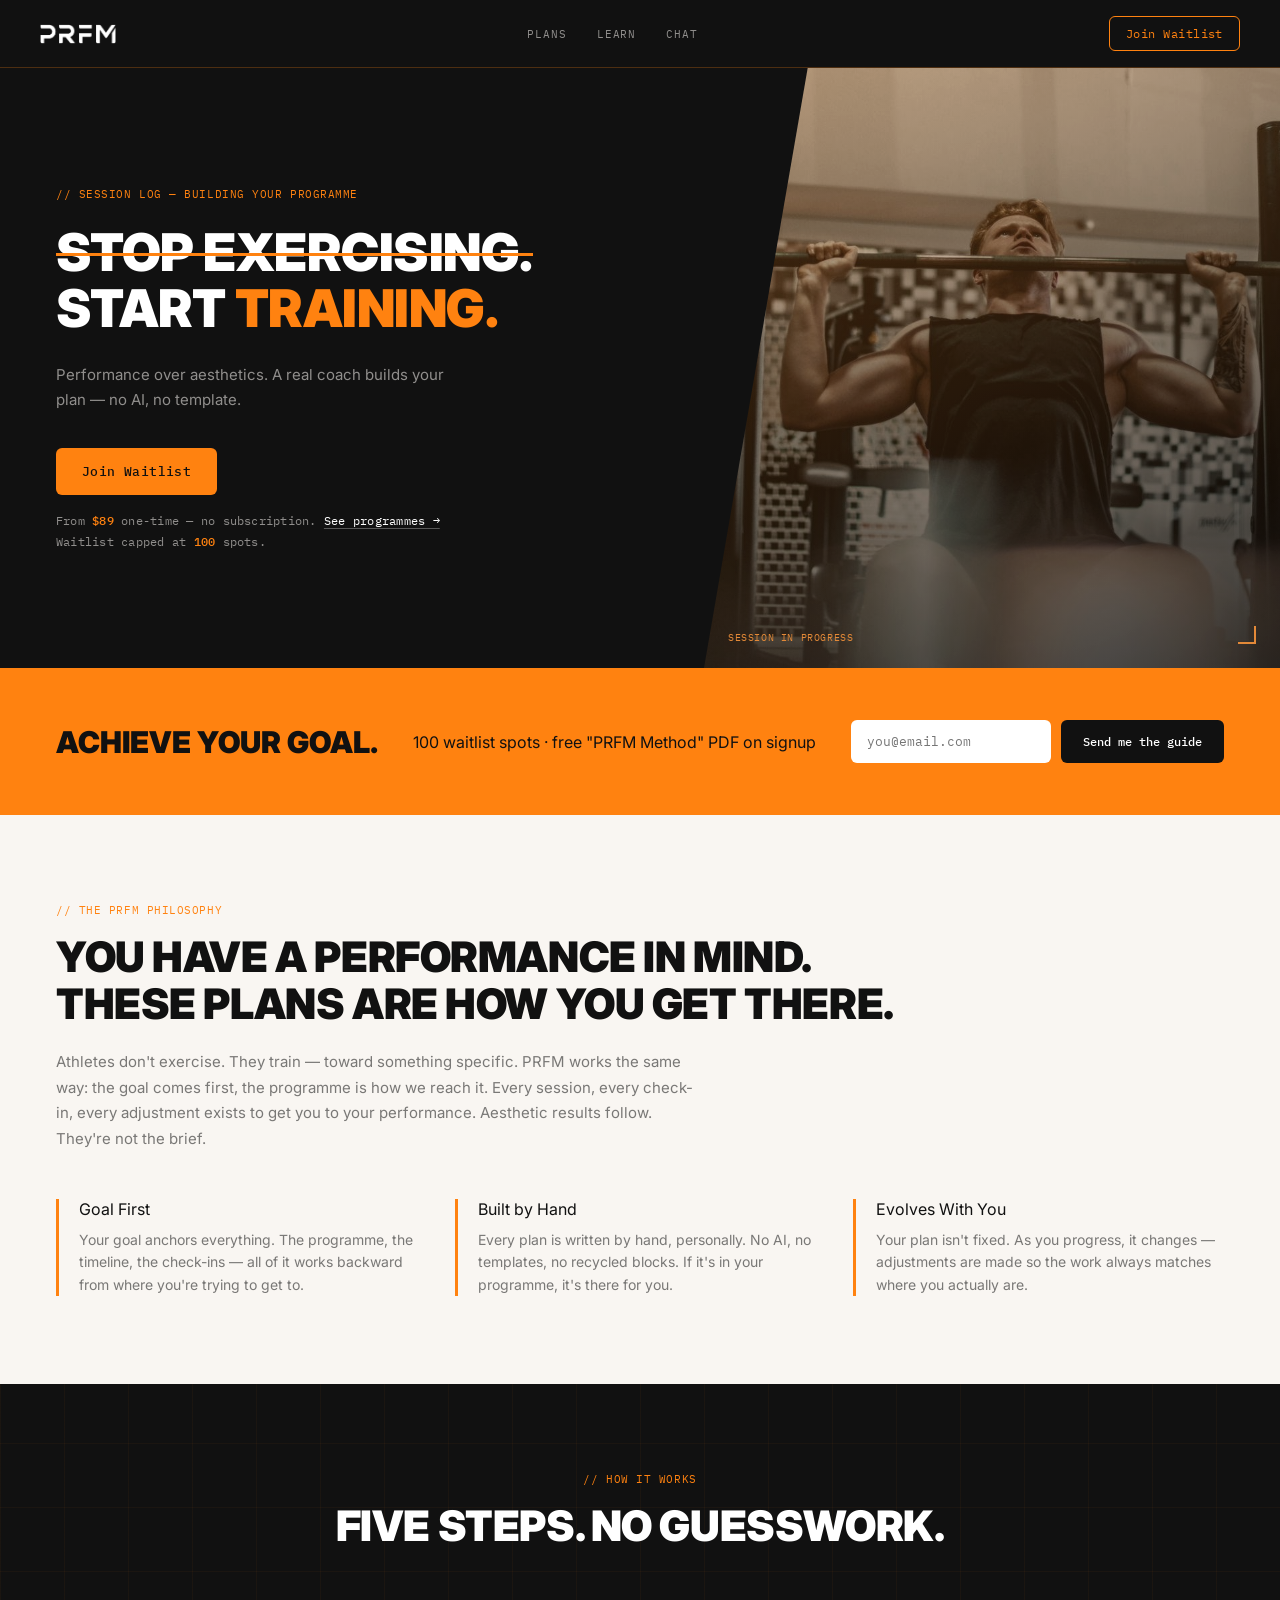
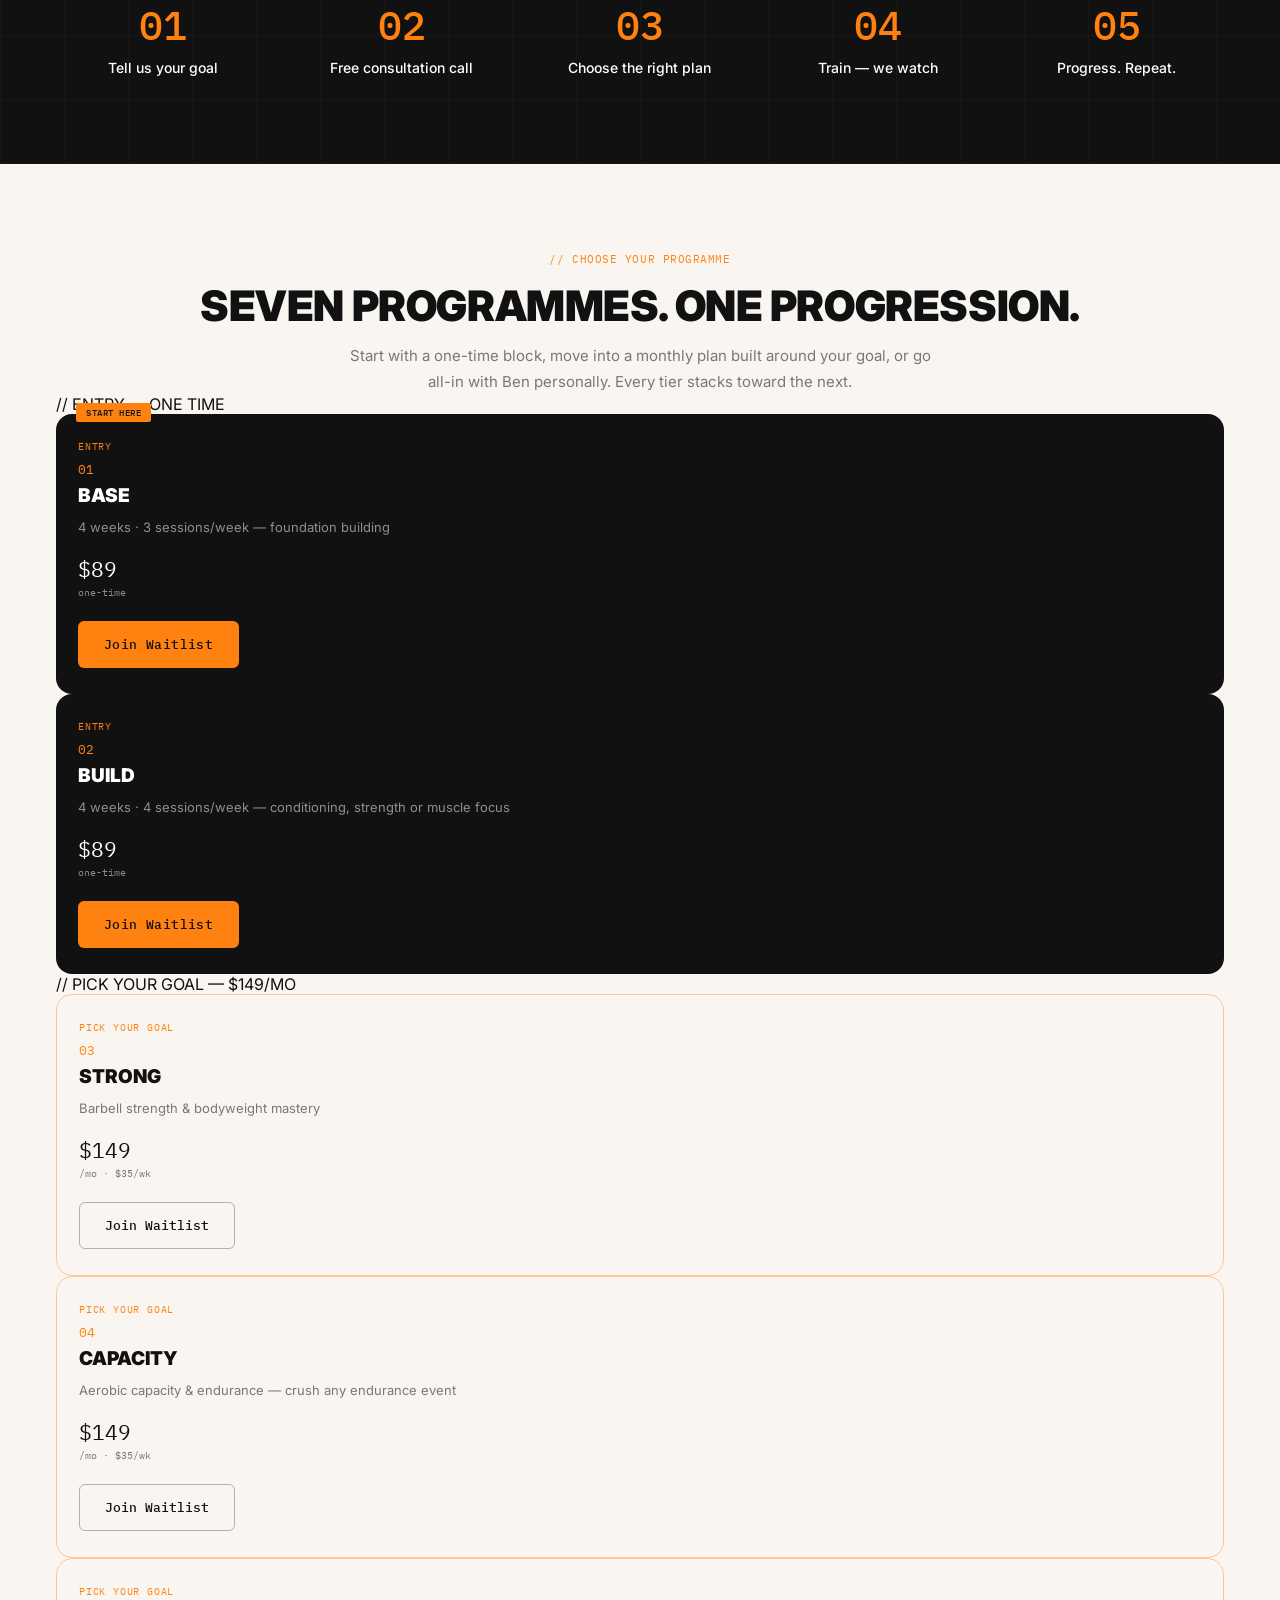
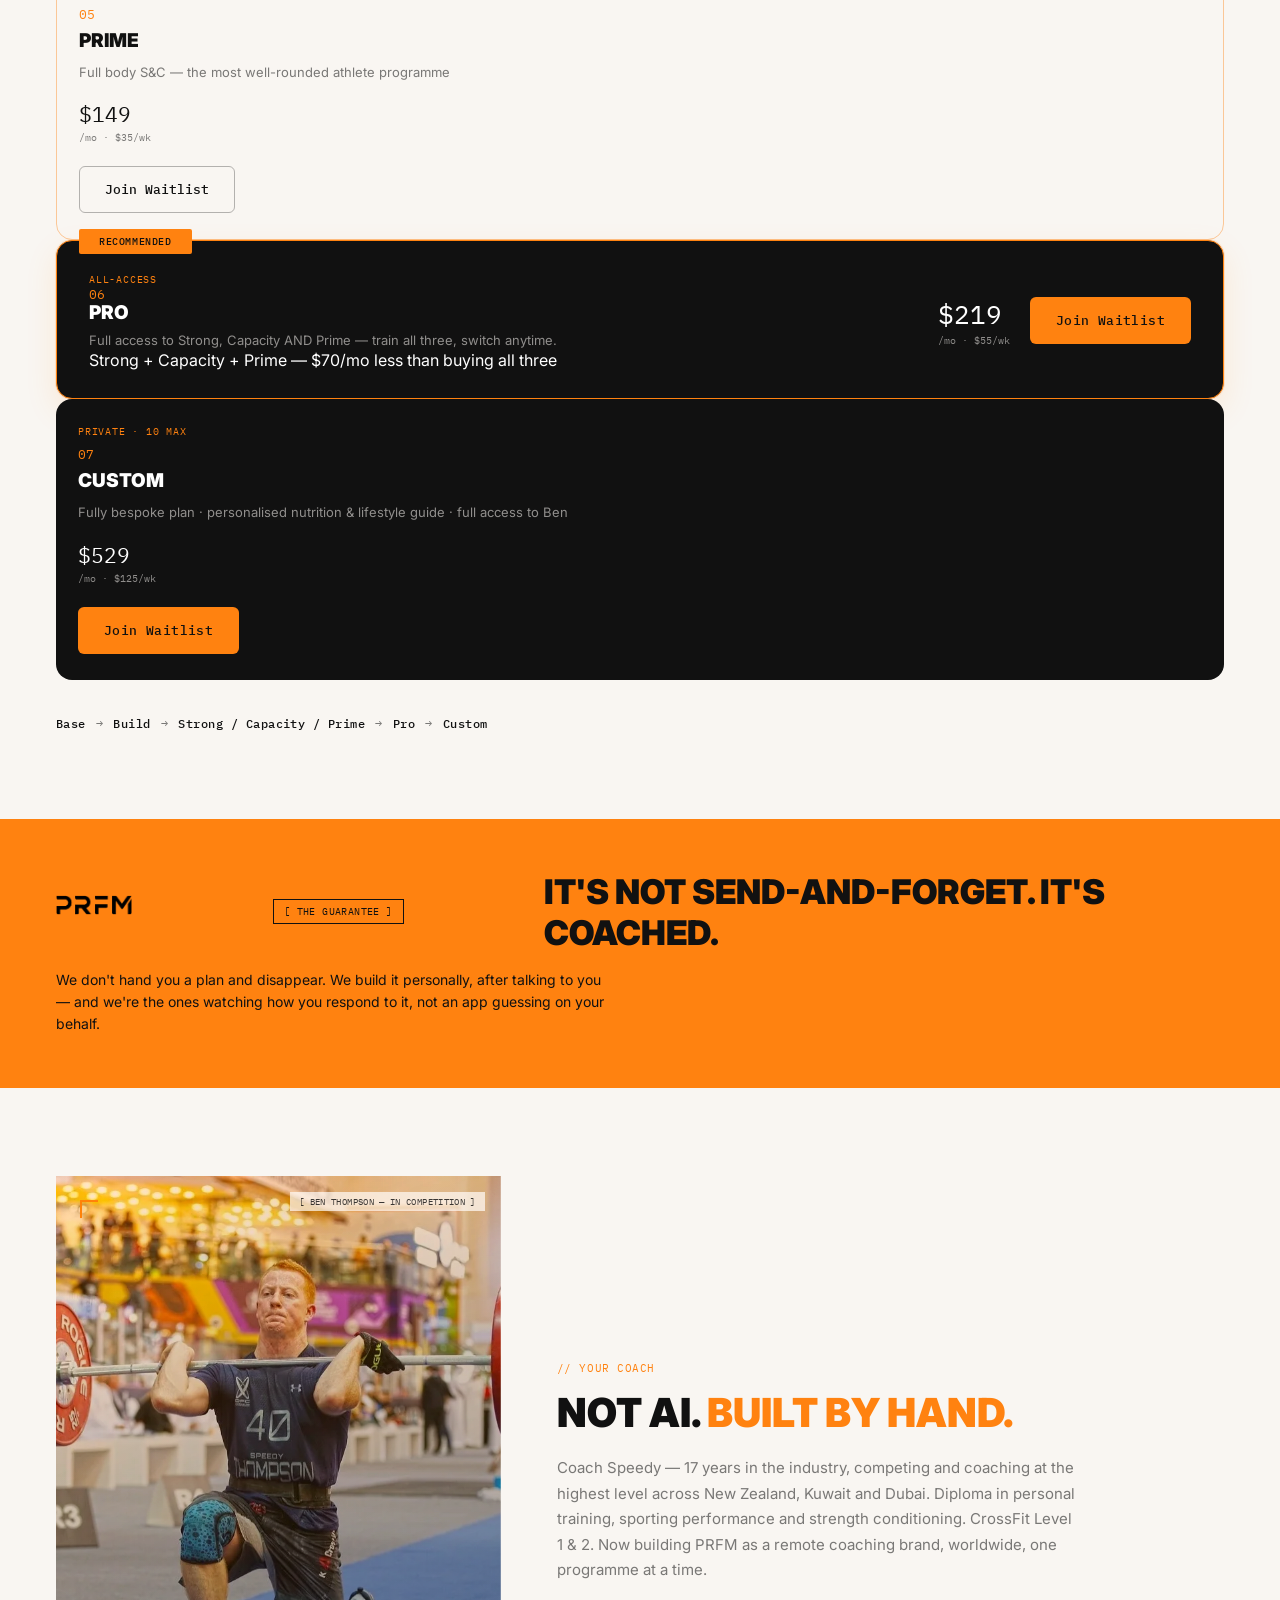
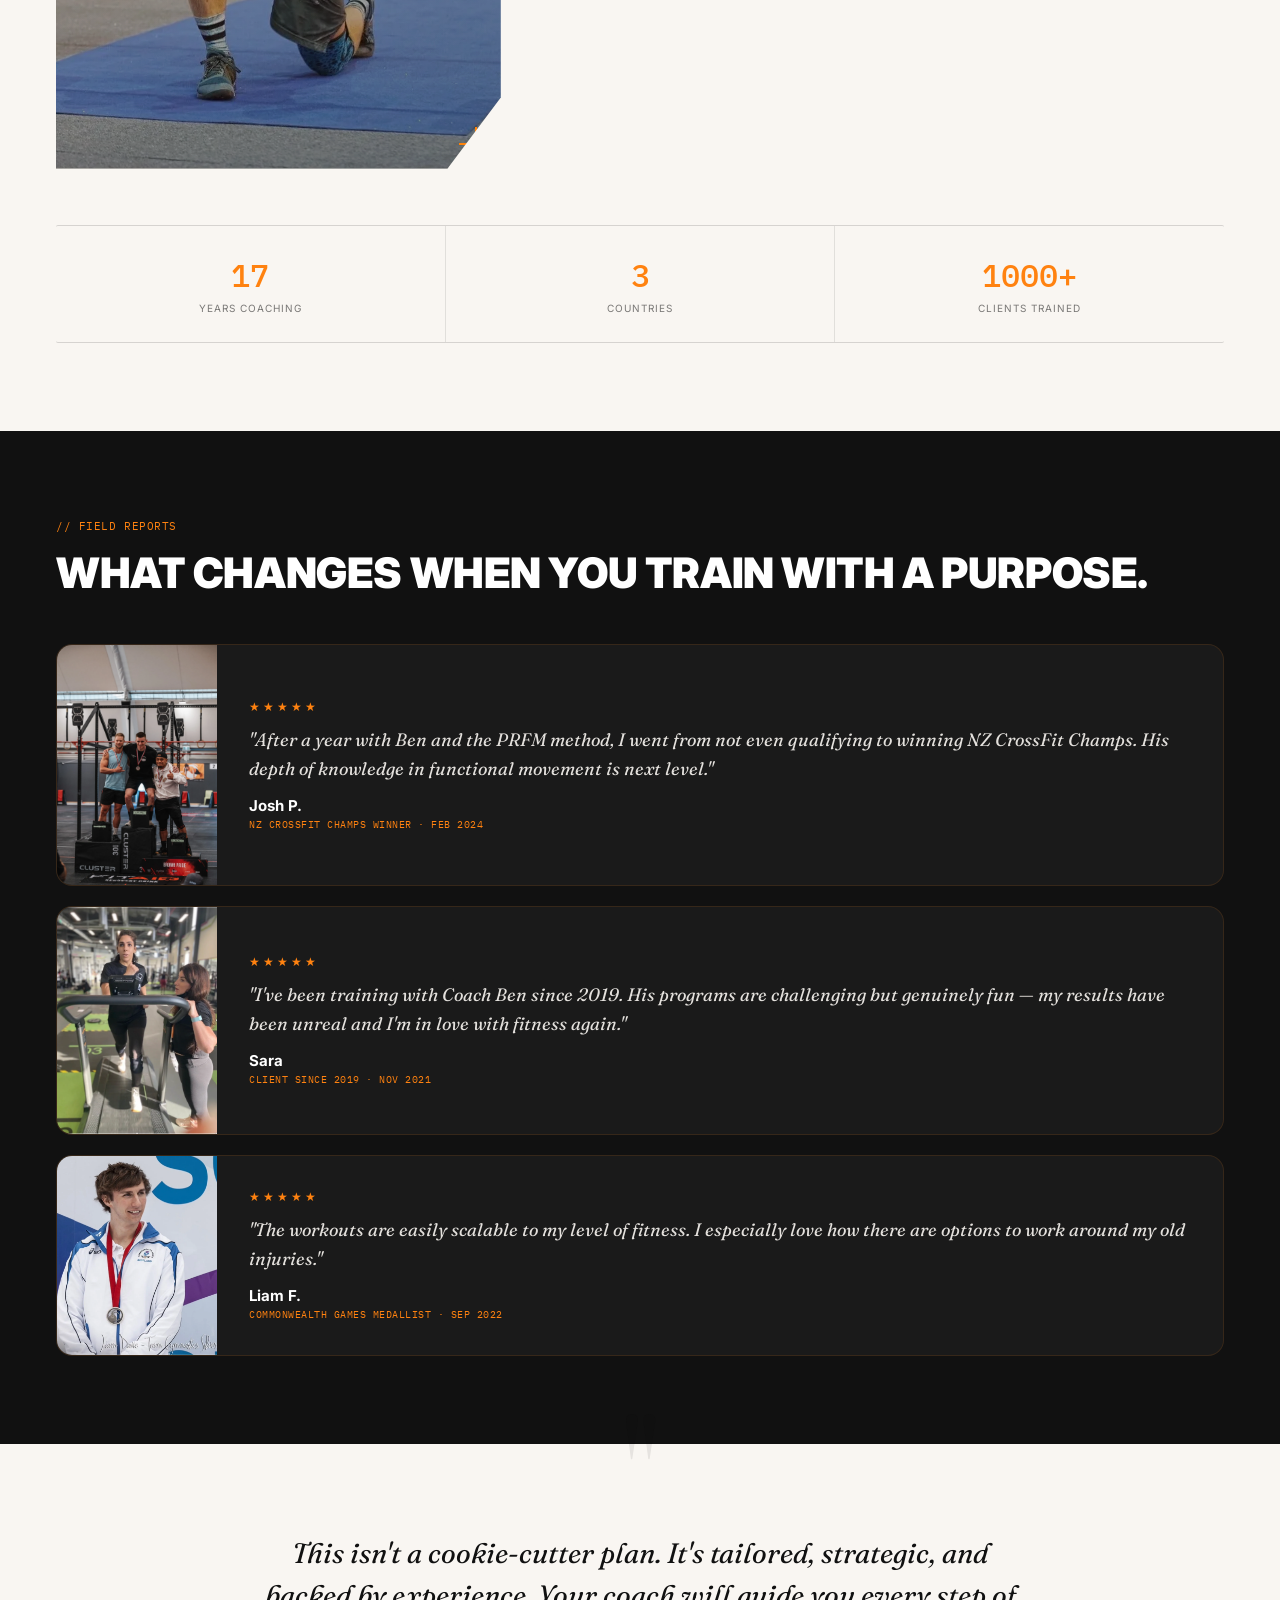
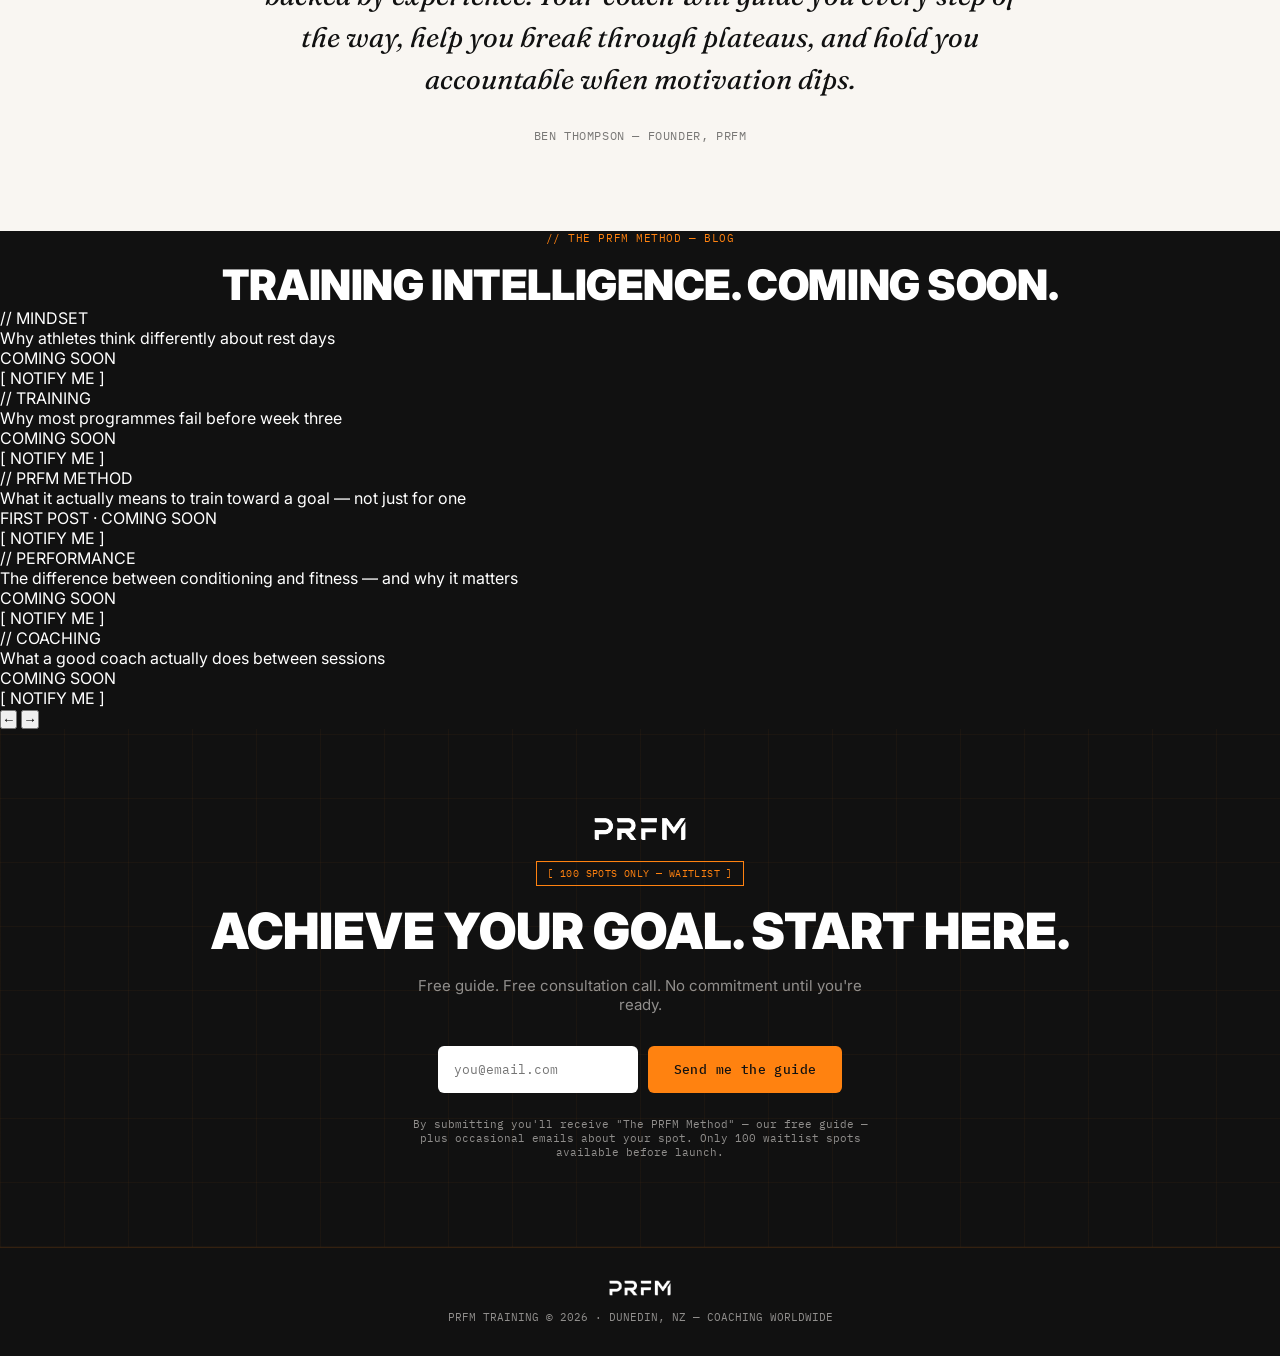
==== commit 72b38509: "Add files via upload" ====
--- a/index.html
+++ b/index.html
@@ -119,7 +119,7 @@
     <a href="#philosophy">Learn</a>
     <a href="#contact">Chat</a>
   </nav>
-  <a href="#contact" class="engage waitlist-cta" data-launch-text="[ APPLY NOW ]" style="text-decoration:none; display:inline-block;">[ JOIN WAITLIST ]</a>
+  <a href="#contact" class="engage waitlist-cta" data-launch-text="[ APPLY NOW ]" style="text-decoration:none; display:inline-block;">Join Waitlist</a>
 </div>
 
 <!-- 02 HERO
@@ -136,7 +136,7 @@
     </h1>
     <p class="hero-sub">Performance over aesthetics. A real coach builds your plan — no AI, no template.</p>
     <div class="cta-row">
-      <button class="bracket-btn waitlist-cta" data-launch-text="[ ENGAGE: START NOW ]">[ ENGAGE: JOIN WAITLIST ]</button>
+      <button class="bracket-btn waitlist-cta" data-launch-text="[ ENGAGE: START NOW ]">Join Waitlist</button>
       <p class="hero-price">From <span class="price-orange">$89</span> one-time — no subscription. <a href="#programmes">See programmes →</a></p>
       <p class="hero-price" style="margin-top:6px;">Waitlist capped at <span class="price-orange spots-count">100</span> spots.</p>
     </div>
@@ -152,43 +152,41 @@
      submit anywhere (no backend wired up) — connect it to an email
      service (Mailchimp, ConvertKit, etc.) before this goes live. -->
 <section class="strip">
-  <div>
-    <img src="images/logo-black.png" alt="PRFM" class="strip-mark">
-    <h2>Achieve your goal.</h2>
-    <p class="mono" style="font-size:11px; letter-spacing:0.04em; margin-top:8px; color:rgba(17,17,17,0.7);">100 waitlist spots · free "PRFM Method" PDF on signup</p>
-  </div>
-  <form class="strip-form" action="YOUR_FORM_ENDPOINT_HERE" method="POST" name="waitlist-strip">
-    <!-- BACKEND: replace action URL with your email service endpoint (e.g. Mailchimp, ConvertKit, Formspree) -->
-    <!-- For Formspree (quickest): create form at formspree.io, replace action with "https://formspree.io/f/YOUR_ID" -->
-    <input type="hidden" name="_subject" value="PRFM Waitlist Signup">
-    <input class="input" type="email" name="email" placeholder="you@email.com" required>
-    <button type="submit" class="btn-black waitlist-cta" data-launch-text="[ APPLY NOW ]">[ SEND GUIDE ]</button>
-  </form>
+  <h2>Achieve your goal.</h2>
+  <p class="strip-sub">100 waitlist spots · free "PRFM Method" PDF on signup</p>
+  <div class="strip-form">
+    <input class="input" type="email" placeholder="you@email.com">
+    <button class="btn-black waitlist-cta" data-launch-text="[ APPLY NOW ]">Send me the guide</button>
+  </div>
 </section>
 
 <!-- 04 PHILOSOPHY -->
 <section class="on-cream pad" id="philosophy">
-  <div class="eyebrow reveal">// THE PRFM PHILOSOPHY</div>
-  <h2 class="h2 reveal" style="margin-top:16px; max-width:780px;">You have a performance in mind. These plans are how you get there.</h2>
-  <p class="body-text philosophy-body reveal">Athletes don't exercise. They train — toward something specific. PRFM works the same way: the goal comes first, the programme is how we reach it. Every session, every check-in, every adjustment exists to get you to your performance. Aesthetic results follow. They're not the brief.</p>
+  <div class="philosophy-header reveal-group">
+    <div class="reveal" style="--i:0">
+      <div class="eyebrow">// THE PRFM PHILOSOPHY</div>
+      <h2 class="h2" style="margin-top:16px;">You have a performance in mind.<br>These plans are how you get there.</h2>
+    </div>
+    <p class="body-text philosophy-body reveal" style="--i:1">Athletes don't exercise. They train — toward something specific. PRFM works the same way: the goal comes first, the programme is how we reach it. Every session, every check-in, every adjustment exists to get you to your performance. Aesthetic results follow. They're not the brief.</p>
+  </div>
   <div class="pillars reveal-group">
     <div class="pillar reveal" style="--i:0">
-      <span class="tag-pill">[ GOAL_FIRST ]</span>
+      <div class="pillar-title">Goal First</div>
       <p>Your goal anchors everything. The programme, the timeline, the check-ins — all of it works backward from where you're trying to get to.</p>
     </div>
     <div class="pillar reveal" style="--i:1">
-      <span class="tag-pill">[ BUILT_BY_HAND ]</span>
+      <div class="pillar-title">Built by Hand</div>
       <p>Every plan is written by hand, personally. No AI, no templates, no recycled blocks. If it's in your programme, it's there for you.</p>
     </div>
     <div class="pillar reveal" style="--i:2">
-      <span class="tag-pill">[ EVOLVES_WITH_YOU ]</span>
-      <p>Your plan isn't fixed. As you progress, it changes — Ben watches and adjusts so the work always matches where you actually are.</p>
+      <div class="pillar-title">Evolves With You</div>
+      <p>Your plan isn't fixed. As you progress, it changes — adjustments are made so the work always matches where you actually are.</p>
     </div>
   </div>
 </section>
 
 <!-- 05 HOW IT WORKS -->
-<section class="pad grid-bg">
+<section class="pad grid-bg" style="text-align:center;">
   <div class="eyebrow reveal">// HOW IT WORKS</div>
   <h2 class="h2 reveal" style="margin-top:16px;">Five steps. No guesswork.</h2>
   <div class="steps reveal-group">
@@ -205,87 +203,116 @@
      the card-grid layout (row 1: five equal tiers · row 2: Pro + Custom)
      before editing. -->
 <section class="on-cream pad" id="programmes">
-  <div class="eyebrow reveal">// CHOOSE YOUR PROGRAMME</div>
-  <h2 class="h2 reveal" style="margin-top:16px;">Seven programmes. One progression.</h2>
-  <p class="body-text reveal" style="max-width:600px; margin-top:14px; color:var(--gray-on-cream);">Start with a one-time block, move into a monthly plan built around your goal, or go all-in with Ben personally. Every tier stacks toward the next.</p>
-
-  <div class="prog-grid reveal-group">
-    <div class="prog-card dark card-base reveal" style="--i:0">
-      <div class="card-ribbon">START HERE</div>
-      <div class="card-kicker">ENTRY</div>
-      <div class="card-num">01</div>
-      <div class="card-name">Base</div>
-      <div class="card-detail">4 weeks · 3 sessions/week — foundation building</div>
-      <div class="card-price">$89<span class="price-week">one-time</span></div>
-      <button class="bracket-btn waitlist-cta" data-launch-text="[ START NOW ]">[ JOIN WAITLIST ]</button>
-    </div>
-    <div class="prog-card dark card-build reveal" style="--i:1">
-      <div class="card-kicker">ENTRY</div>
-      <div class="card-num">02</div>
-      <div class="card-name">Build</div>
-      <div class="card-detail">4 weeks · 4 sessions/week — conditioning, strength or muscle focus</div>
-      <div class="card-price">$89<span class="price-week">one-time</span></div>
-      <button class="bracket-btn waitlist-cta" data-launch-text="[ START NOW ]">[ JOIN WAITLIST ]</button>
-    </div>
-    <div class="prog-card outline card-strong reveal" style="--i:2">
-      <div class="card-kicker">PICK YOUR GOAL</div>
-      <div class="card-num">03</div>
-      <div class="card-name">Strong</div>
-      <div class="card-detail">Barbell strength &amp; bodyweight mastery</div>
-      <div class="card-price">$149<span class="price-week">/mo · $35/wk</span></div>
-      <button class="ghost-btn waitlist-cta" data-launch-text="[ APPLY NOW ]">[ JOIN WAITLIST ]</button>
-    </div>
-    <div class="prog-card outline card-capacity reveal" style="--i:3">
-      <div class="card-kicker">PICK YOUR GOAL</div>
-      <div class="card-num">04</div>
-      <div class="card-name">Capacity</div>
-      <div class="card-detail">Aerobic capacity &amp; endurance — crush any endurance event</div>
-      <div class="card-price">$149<span class="price-week">/mo · $35/wk</span></div>
-      <button class="ghost-btn waitlist-cta" data-launch-text="[ APPLY NOW ]">[ JOIN WAITLIST ]</button>
-    </div>
-    <div class="prog-card outline card-prime reveal" style="--i:4">
-      <div class="card-kicker">PICK YOUR GOAL</div>
-      <div class="card-num">05</div>
-      <div class="card-name">Prime</div>
-      <div class="card-detail">Full body S&amp;C — the most well-rounded athlete programme</div>
-      <div class="card-price">$149<span class="price-week">/mo · $35/wk</span></div>
-      <button class="ghost-btn waitlist-cta" data-launch-text="[ APPLY NOW ]">[ JOIN WAITLIST ]</button>
-    </div>
-
-    <div class="prog-card pro reveal" style="--i:5">
-      <div class="card-ribbon wide">RECOMMENDED</div>
-      <div class="pro-copy">
-        <div class="card-kicker">ALL-ACCESS</div>
-        <div class="card-num">06</div>
-        <div class="card-name">Pro</div>
-        <div class="card-detail">Full access to Strong, Capacity AND Prime — train all three, switch anytime. All three for $70/mo more than one alone.</div>
-      </div>
-      <div class="pro-order">
-        <div class="card-price">$219<span class="price-week">/mo · $55/wk</span></div>
-        <button class="bracket-btn waitlist-cta" data-launch-text="[ APPLY NOW ]">[ JOIN WAITLIST ]</button>
-      </div>
-    </div>
-    <div class="prog-card dark card-custom reveal" style="--i:6">
-      <div class="card-kicker">PRIVATE · 10 MAX</div>
-      <div class="card-num">07</div>
-      <div class="card-name">Custom</div>
-      <div class="card-detail">Fully bespoke plan · personalised nutrition &amp; lifestyle guide · full access to Ben</div>
-      <div class="card-price">$529<span class="price-week">/mo · $125/wk</span></div>
-      <button class="bracket-btn waitlist-cta" data-launch-text="[ APPLY NOW ]">[ JOIN WAITLIST ]</button>
-    </div>
+  <div class="eyebrow reveal" style="text-align:center;">// CHOOSE YOUR PROGRAMME</div>
+  <h2 class="h2 reveal" style="margin-top:16px; text-align:center;">Seven programmes. One progression.</h2>
+  <p class="body-text reveal" style="max-width:600px; margin:14px auto 0; text-align:center; color:var(--gray-on-cream);">Start with a one-time block, move into a monthly plan built around your goal, or go all-in with Ben personally. Every tier stacks toward the next.</p>
+
+  <div class="prog-tiers reveal-group">
+
+    <!-- TIER 1: Entry — dashed border enclosure, 2-column grid -->
+    <div class="prog-tier-group reveal" style="--i:0">
+      <span class="prog-tier-label">// ENTRY — ONE TIME</span>
+      <div class="tier-entry-grid">
+        <div class="prog-card dark">
+          <div class="card-ribbon">START HERE</div>
+          <div class="card-kicker">ENTRY</div>
+          <div class="card-num">01</div>
+          <div class="card-name">Base</div>
+          <div class="card-detail">4 weeks · 3 sessions/week — foundation building</div>
+          <div class="card-price">$89<span class="price-week">one-time</span></div>
+          <button class="bracket-btn waitlist-cta" data-launch-text="[ START NOW ]">Join Waitlist</button>
+        </div>
+        <div class="prog-card dark">
+          <div class="card-kicker">ENTRY</div>
+          <div class="card-num">02</div>
+          <div class="card-name">Build</div>
+          <div class="card-detail">4 weeks · 4 sessions/week — conditioning, strength or muscle focus</div>
+          <div class="card-price">$89<span class="price-week">one-time</span></div>
+          <button class="bracket-btn waitlist-cta" data-launch-text="[ START NOW ]">Join Waitlist</button>
+        </div>
+      </div>
+    </div>
+
+    <!-- TIER 2: Pick your goal — dashed border enclosure, 3-column grid -->
+    <div class="prog-tier-group reveal" style="--i:1">
+      <span class="prog-tier-label">// PICK YOUR GOAL — $149/MO</span>
+      <div class="tier-goals-grid">
+        <div class="prog-card outline">
+          <div class="card-kicker">PICK YOUR GOAL</div>
+          <div class="card-num">03</div>
+          <div class="card-name">Strong</div>
+          <div class="card-detail">Barbell strength &amp; bodyweight mastery</div>
+          <div class="card-price">$149<span class="price-week">/mo · $35/wk</span></div>
+          <button class="ghost-btn waitlist-cta" data-launch-text="[ APPLY NOW ]">Join Waitlist</button>
+        </div>
+        <div class="prog-card outline">
+          <div class="card-kicker">PICK YOUR GOAL</div>
+          <div class="card-num">04</div>
+          <div class="card-name">Capacity</div>
+          <div class="card-detail">Aerobic capacity &amp; endurance — crush any endurance event</div>
+          <div class="card-price">$149<span class="price-week">/mo · $35/wk</span></div>
+          <button class="ghost-btn waitlist-cta" data-launch-text="[ APPLY NOW ]">Join Waitlist</button>
+        </div>
+        <div class="prog-card outline">
+          <div class="card-kicker">PICK YOUR GOAL</div>
+          <div class="card-num">05</div>
+          <div class="card-name">Prime</div>
+          <div class="card-detail">Full body S&amp;C — the most well-rounded athlete programme</div>
+          <div class="card-price">$149<span class="price-week">/mo · $35/wk</span></div>
+          <button class="ghost-btn waitlist-cta" data-launch-text="[ APPLY NOW ]">Join Waitlist</button>
+        </div>
+      </div>
+    </div>
+
+    <!-- TIER 3: All-access + Private — no dashed wrapper; Pro's solid border is the signal -->
+    <div class="prog-tier-group tier-access reveal" style="--i:2">
+      <div class="tier-access-grid">
+        <div class="prog-card pro">
+          <div class="card-ribbon wide">RECOMMENDED</div>
+          <div class="pro-copy">
+            <div class="card-kicker">ALL-ACCESS</div>
+            <div class="card-num">06</div>
+            <div class="card-name">Pro</div>
+            <div class="card-detail">Full access to Strong, Capacity AND Prime — train all three, switch anytime.</div>
+            <div class="pro-value">Strong + Capacity + Prime — $70/mo less than buying all three</div>
+          </div>
+          <div class="pro-order">
+            <div class="card-price">$219<span class="price-week">/mo · $55/wk</span></div>
+            <button class="bracket-btn waitlist-cta" data-launch-text="[ APPLY NOW ]">Join Waitlist</button>
+          </div>
+        </div>
+        <div class="prog-card dark">
+          <div class="card-kicker">PRIVATE · 10 MAX</div>
+          <div class="card-num">07</div>
+          <div class="card-name">Custom</div>
+          <div class="card-detail">Fully bespoke plan · personalised nutrition &amp; lifestyle guide · full access to Ben</div>
+          <div class="card-price">$529<span class="price-week">/mo · $125/wk</span></div>
+          <button class="bracket-btn waitlist-cta" data-launch-text="[ APPLY NOW ]">Join Waitlist</button>
+        </div>
+      </div>
+    </div>
+
   </div>
 
   <div class="progress-path reveal">
-    <span class="node">BASE</span> → <span class="node">BUILD</span> → <span class="node">STRONG / CAPACITY / PRIME</span> → <span class="node">PRO</span> → <span class="node">CUSTOM</span>
+    <span class="node">Base</span>
+    <span class="arrow">→</span>
+    <span class="node">Build</span>
+    <span class="arrow">→</span>
+    <span class="node">Strong / Capacity / Prime</span>
+    <span class="arrow">→</span>
+    <span class="node">Pro</span>
+    <span class="arrow">→</span>
+    <span class="node">Custom</span>
   </div>
 </section>
 
 <!-- 07 GUARANTEE -->
-<section class="strip" style="flex-direction:column; align-items:flex-start; gap:14px;">
-  <img src="images/logo-black.png" alt="PRFM" class="strip-mark" style="margin-bottom:0;">
+<section class="strip" style="gap:16px;">
+  <img src="images/logo-black.png" alt="PRFM" class="strip-mark">
   <span class="tag-pill" style="color:var(--black); border-color:var(--black);">[ THE GUARANTEE ]</span>
   <h2 style="font-weight:900; font-size:clamp(22px,3vw,34px); text-transform:uppercase; max-width:680px;">It's not send-and-forget. It's coached.</h2>
-  <p style="max-width:600px; font-size:14px; line-height:1.6;">We don't hand you a plan and disappear. We build it personally, after talking to you — and we're the ones watching how you respond to it, not an app guessing on your behalf.</p>
+  <p style="max-width:560px; font-size:14px; line-height:1.6;">We don't hand you a plan and disappear. We build it personally, after talking to you — and we're the ones watching how you respond to it, not an app guessing on your behalf.</p>
 </section>
 
 <!-- 08 COACH BEN — now uses a real photo of Ben competing (Ben_-_Lunge_event_DCF__7_.png).
@@ -315,10 +342,6 @@
 </section>
 
 <!-- 09 TESTIMONIALS / FIELD REPORTS -->
-<!-- REAL CLIENT TESTIMONIALS — supplied by Ben. Each .quote-photo img src points to the
-     client's actual photo. Dates are when the review was given. As new reviews come in
-     under current programme names, swap the journey line for a real "Base → Pro · N months" path.
-     To add a review: copy one .quote block and paste it after the last one. -->
 <section class="pad">
   <div class="eyebrow reveal">// FIELD REPORTS</div>
   <h2 class="h2 reveal" style="margin-top:16px;">What changes when you train with a purpose.</h2>
@@ -326,9 +349,7 @@
 
     <div class="quote reveal" style="--i:0">
       <div class="quote-card">
-        <div class="quote-photo">
-          <img src="images/testimonial-josh.png" alt="Josh P. — NZ CrossFit Champs">
-        </div>
+        <div class="quote-photo"><img src="images/testimonial-josh.png" alt="Josh P."></div>
         <div class="quote-content">
           <div class="stars">★★★★★</div>
           <blockquote>"After a year with Ben and the PRFM method, I went from not even qualifying to winning NZ CrossFit Champs. His depth of knowledge in functional movement is next level."</blockquote>
@@ -342,9 +363,7 @@
 
     <div class="quote reveal" style="--i:1">
       <div class="quote-card">
-        <div class="quote-photo">
-          <img src="images/testimonial-sara.png" alt="Sara — PRFM client since 2019">
-        </div>
+        <div class="quote-photo"><img src="images/testimonial-sara.png" alt="Sara"></div>
         <div class="quote-content">
           <div class="stars">★★★★★</div>
           <blockquote>"I've been training with Coach Ben since 2019. His programs are challenging but genuinely fun — my results have been unreal and I'm in love with fitness again."</blockquote>
@@ -358,9 +377,7 @@
 
     <div class="quote reveal" style="--i:2">
       <div class="quote-card">
-        <div class="quote-photo">
-          <img src="images/testimonial-liam.png" alt="Liam F. — Commonwealth Games silver medallist">
-        </div>
+        <div class="quote-photo"><img src="images/testimonial-liam.png" alt="Liam F."></div>
         <div class="quote-content">
           <div class="stars">★★★★★</div>
           <blockquote>"The workouts are easily scalable to my level of fitness. I especially love how there are options to work around my old injuries."</blockquote>
@@ -382,22 +399,68 @@
   <div class="attr reveal">BEN THOMPSON — FOUNDER, PRFM</div>
 </section>
 
+<!-- BLOG SECTION — soft carousel. Center card is active/featured, adjacent cards are visible but faded.
+     Arrow buttons and dot indicators let visitors step through. Drag/swipe also works on touch.
+     To add a real post: add a new .blog-card div to #blog-track. The JS handles the rest.
+     To remove "coming soon": delete the .blog-soon span and update .blog-meta to a real date. -->
+<section class="blog-section">
+  <div class="eyebrow reveal" style="text-align:center;">// THE PRFM METHOD — BLOG</div>
+  <h2 class="h2 reveal" style="margin-top:16px; text-align:center;">Training intelligence. Coming soon.</h2>
+  <div class="blog-track-wrap reveal" id="blog-wrap">
+    <div class="blog-track" id="blog-track">
+      <div class="blog-card">
+        <div class="blog-tag">// MINDSET</div>
+        <div class="blog-title">Why athletes think differently about rest days</div>
+        <div class="blog-meta">COMING SOON</div>
+        <span class="blog-soon">[ NOTIFY ME ]</span>
+      </div>
+      <div class="blog-card">
+        <div class="blog-tag">// TRAINING</div>
+        <div class="blog-title">Why most programmes fail before week three</div>
+        <div class="blog-meta">COMING SOON</div>
+        <span class="blog-soon">[ NOTIFY ME ]</span>
+      </div>
+      <div class="blog-card">
+        <div class="blog-tag">// PRFM METHOD</div>
+        <div class="blog-title">What it actually means to train toward a goal — not just for one</div>
+        <div class="blog-meta">FIRST POST · COMING SOON</div>
+        <span class="blog-soon">[ NOTIFY ME ]</span>
+      </div>
+      <div class="blog-card">
+        <div class="blog-tag">// PERFORMANCE</div>
+        <div class="blog-title">The difference between conditioning and fitness — and why it matters</div>
+        <div class="blog-meta">COMING SOON</div>
+        <span class="blog-soon">[ NOTIFY ME ]</span>
+      </div>
+      <div class="blog-card">
+        <div class="blog-tag">// COACHING</div>
+        <div class="blog-title">What a good coach actually does between sessions</div>
+        <div class="blog-meta">COMING SOON</div>
+        <span class="blog-soon">[ NOTIFY ME ]</span>
+      </div>
+    </div>
+  </div>
+  <div class="blog-nav">
+    <button id="blog-prev" aria-label="Previous post">&#8592;</button>
+    <button id="blog-next" aria-label="Next post">&#8594;</button>
+  </div>
+  <div class="blog-dots" id="blog-dots"></div>
+</section>
+
 <!-- 11 FINAL CTA — same as the section 03 form, this email input doesn't
      submit anywhere yet (no backend connected). Wire both up to the same
      email service before launch. -->
-<section class="pad grid-bg" id="contact">
-  <img src="images/logo-white.png" alt="PRFM" class="final-mark reveal">
+<section class="pad grid-bg" id="contact" style="text-align:center; display:flex; flex-direction:column; align-items:center;">
+  <img src="images/logo-white.png" alt="PRFM" class="final-mark reveal" style="margin:0 auto 20px;">
   <!-- MANUAL UPDATE: edit the number in .spots-count as waitlist fills. Currently a static placeholder. -->
   <span class="tag-pill reveal" style="color:var(--orange); border-color:var(--orange);">[ <span class="spots-count">100</span> SPOTS ONLY — WAITLIST ]</span>
   <h2 class="final-headline reveal">Achieve your goal. Start here.</h2>
-  <p class="final-sub reveal">Free guide. Free consultation call. No commitment until you're ready.</p>
-  <form class="final-form reveal" action="YOUR_FORM_ENDPOINT_HERE" method="POST" name="waitlist-cta">
-    <!-- BACKEND: use the same endpoint as the strip form above -->
-    <input type="hidden" name="_subject" value="PRFM Waitlist Signup">
-    <input class="input" type="email" name="email" placeholder="you@email.com" required>
-    <button type="submit" class="bracket-btn waitlist-cta" data-launch-text="[ APPLY NOW ]">[ SEND ME THE GUIDE ]</button>
-  </form>
-  <p class="fine-print">By submitting you'll receive "The PRFM Method" — our free guide — plus occasional emails about your spot. Only <span class="spots-count">100</span> waitlist spots available before launch.</p>
+  <p class="final-sub reveal" style="margin-left:auto; margin-right:auto;">Free guide. Free consultation call. No commitment until you're ready.</p>
+  <div class="final-form reveal">
+    <input class="input" type="email" placeholder="you@email.com">
+    <button class="bracket-btn waitlist-cta" data-launch-text="[ APPLY NOW ]">Send me the guide</button>
+  </div>
+  <p class="fine-print" style="margin-left:auto; margin-right:auto;">By submitting you'll receive "The PRFM Method" — our free guide — plus occasional emails about your spot. Only <span class="spots-count">100</span> waitlist spots available before launch.</p>
 </section>
 
 <footer>
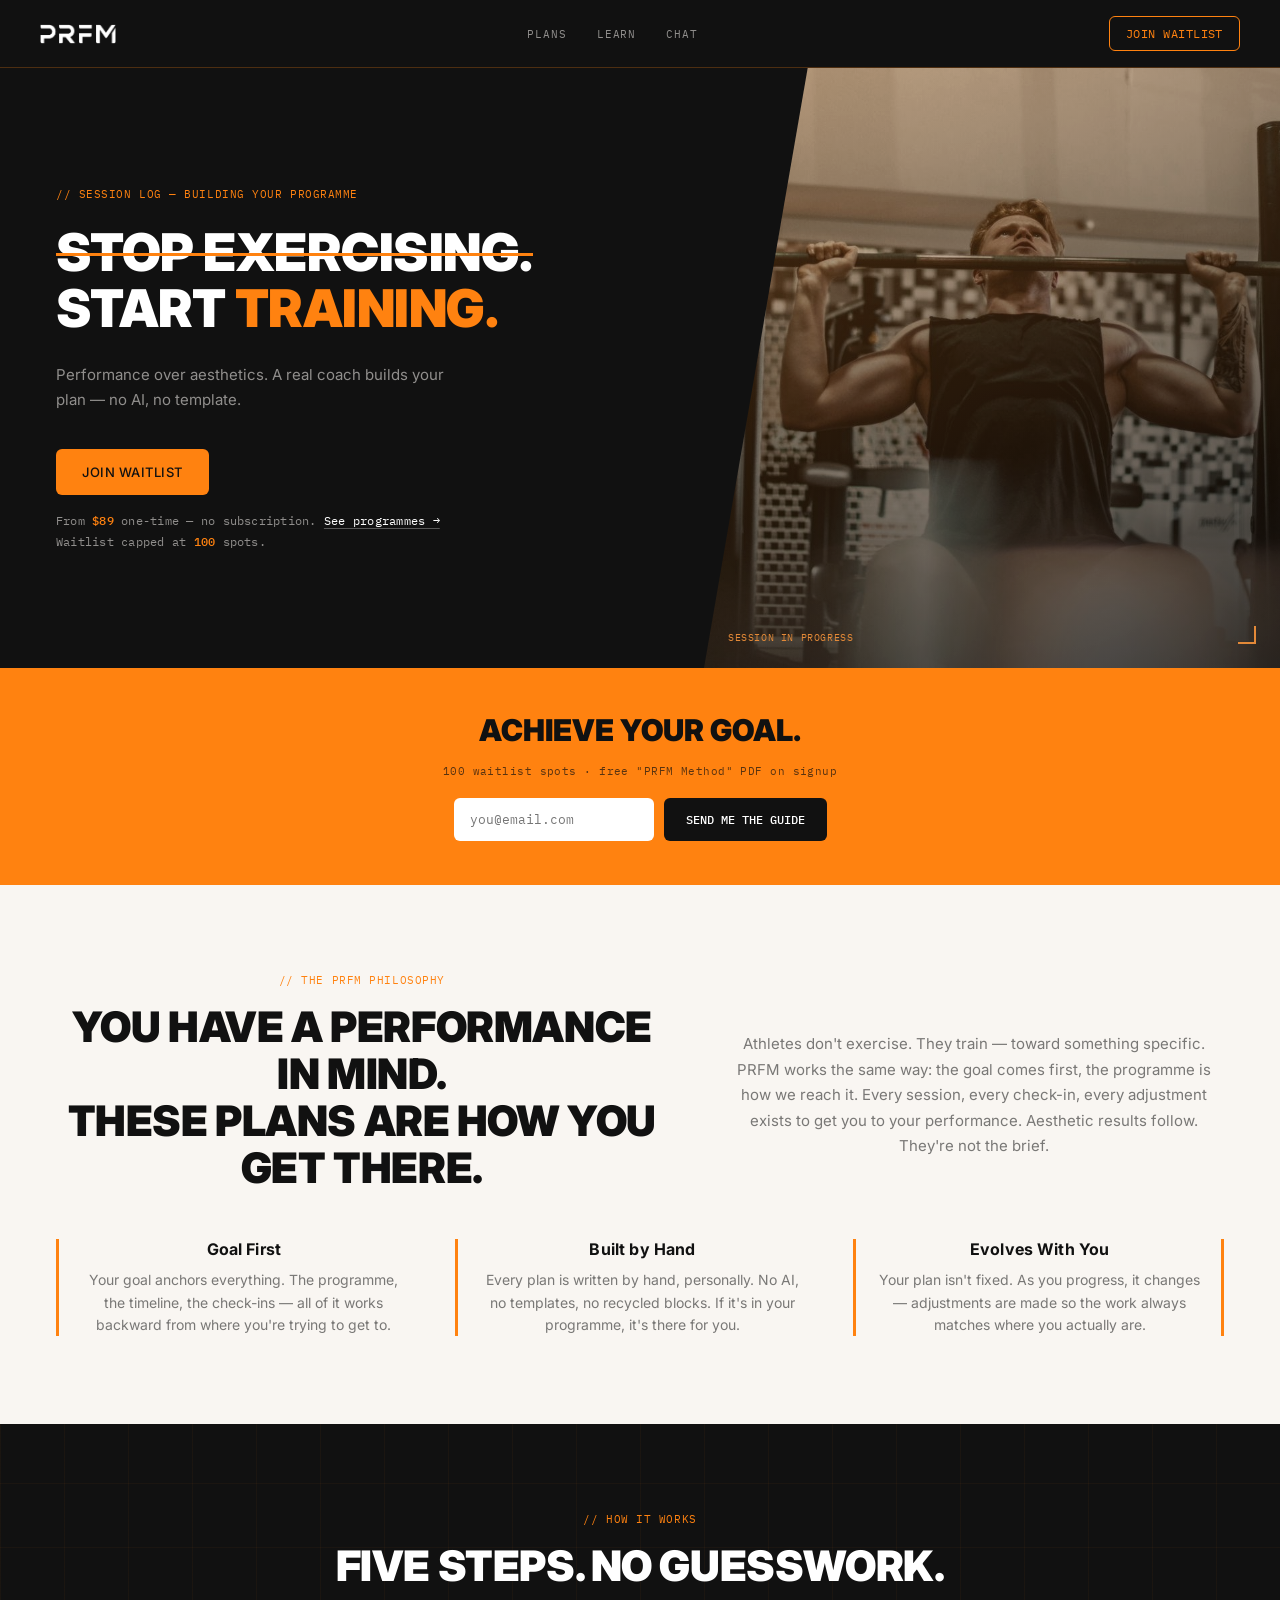
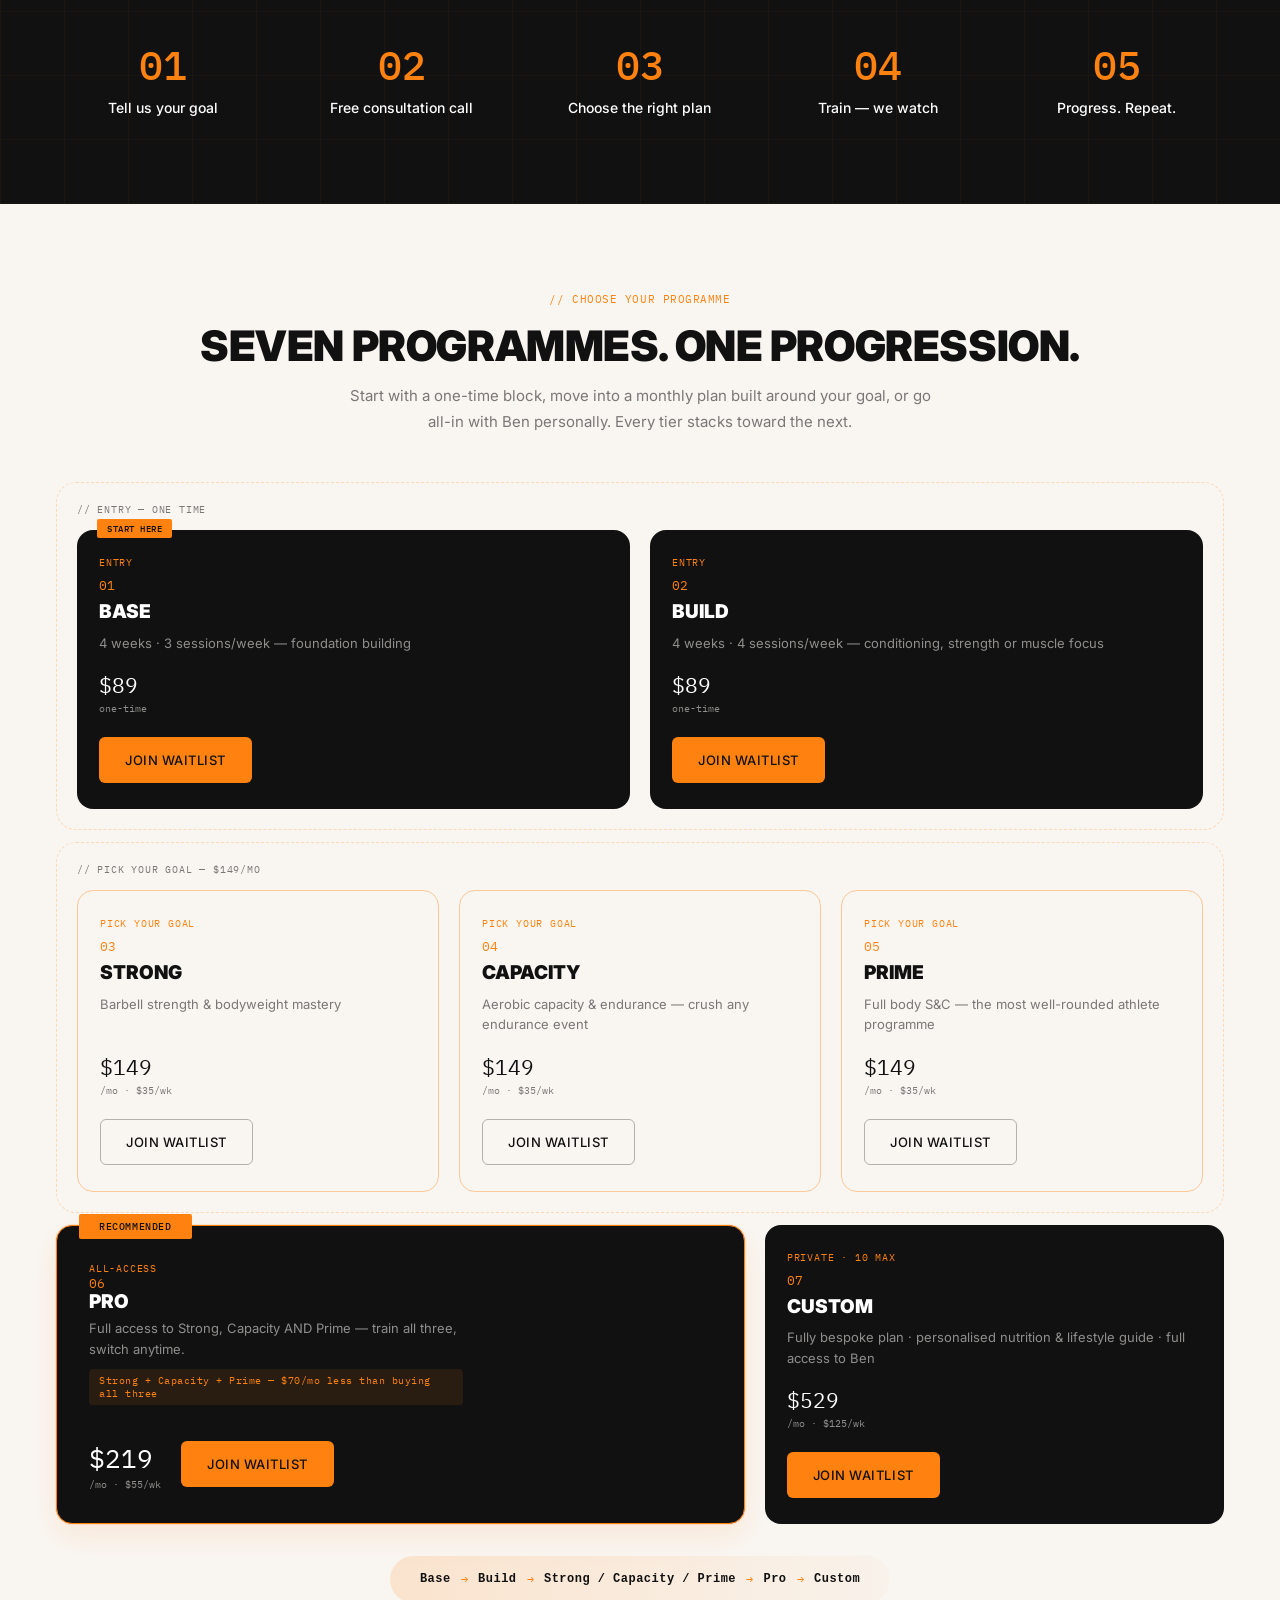
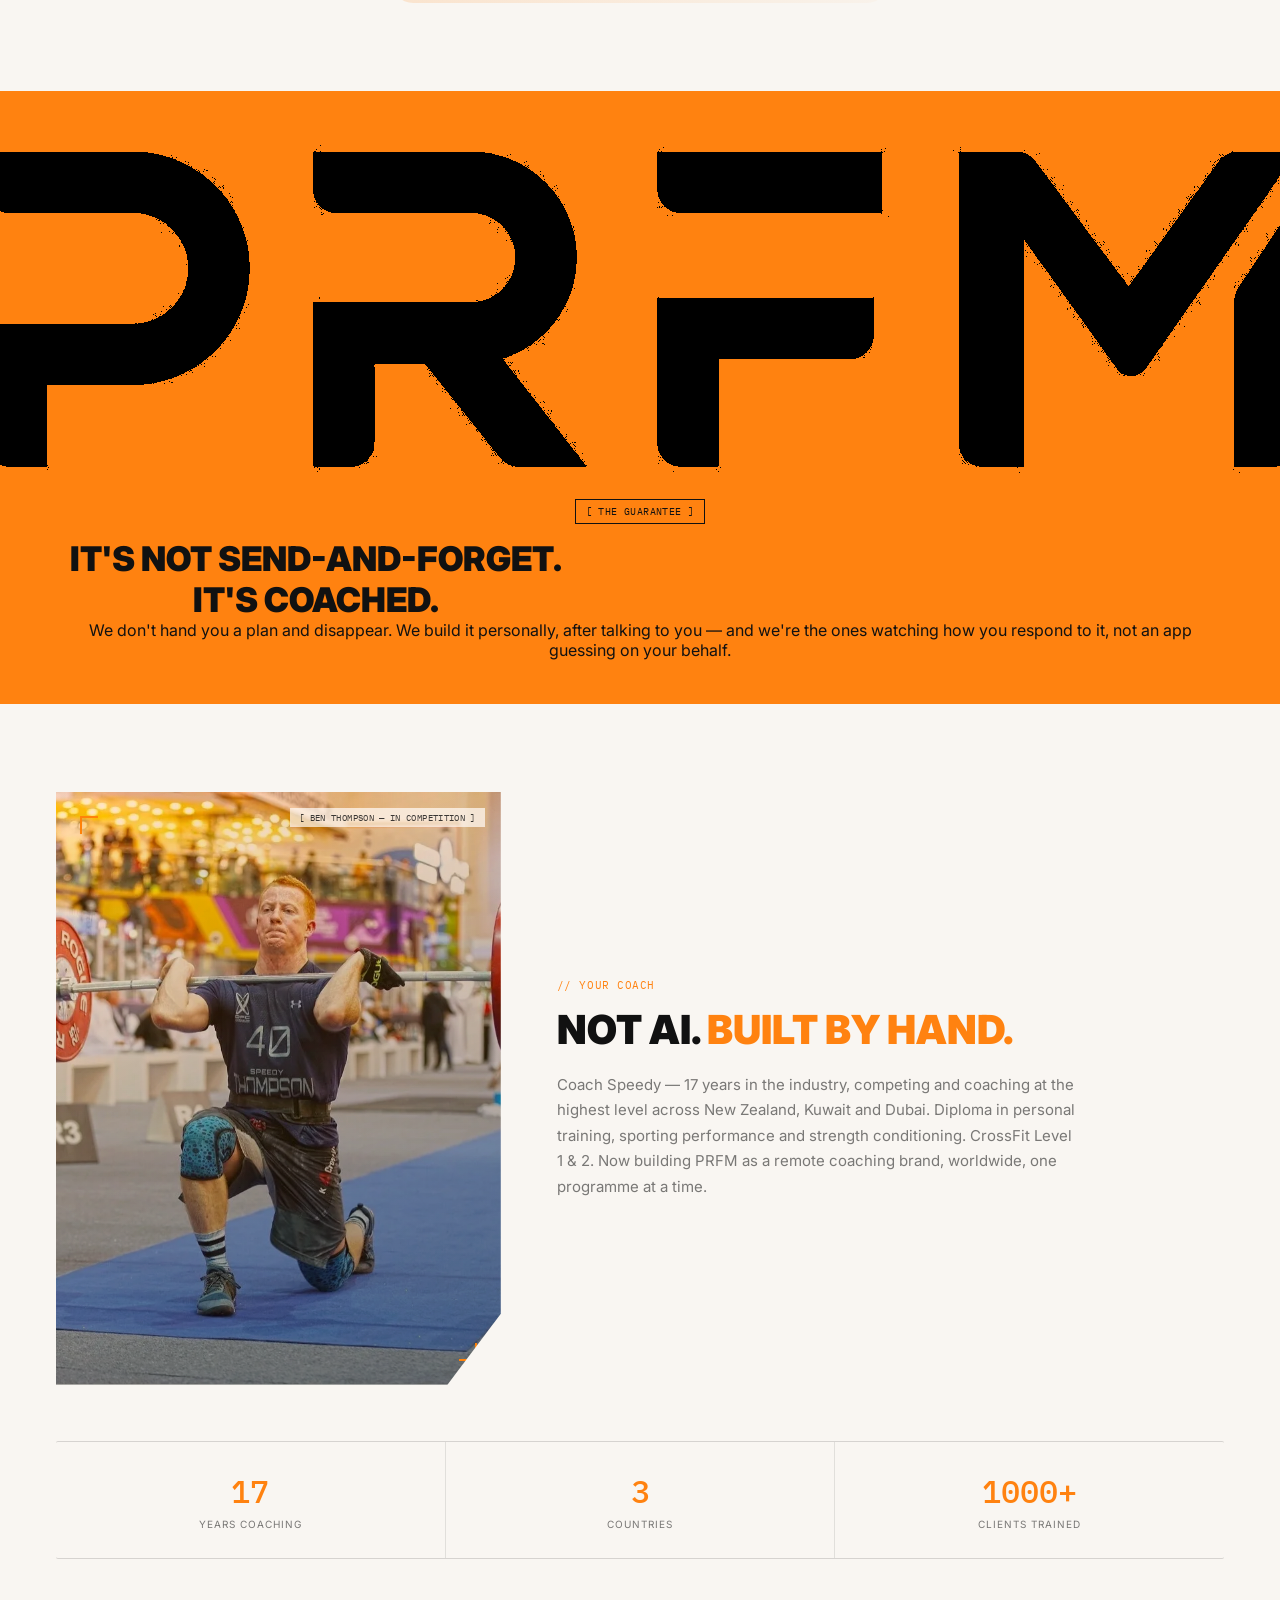
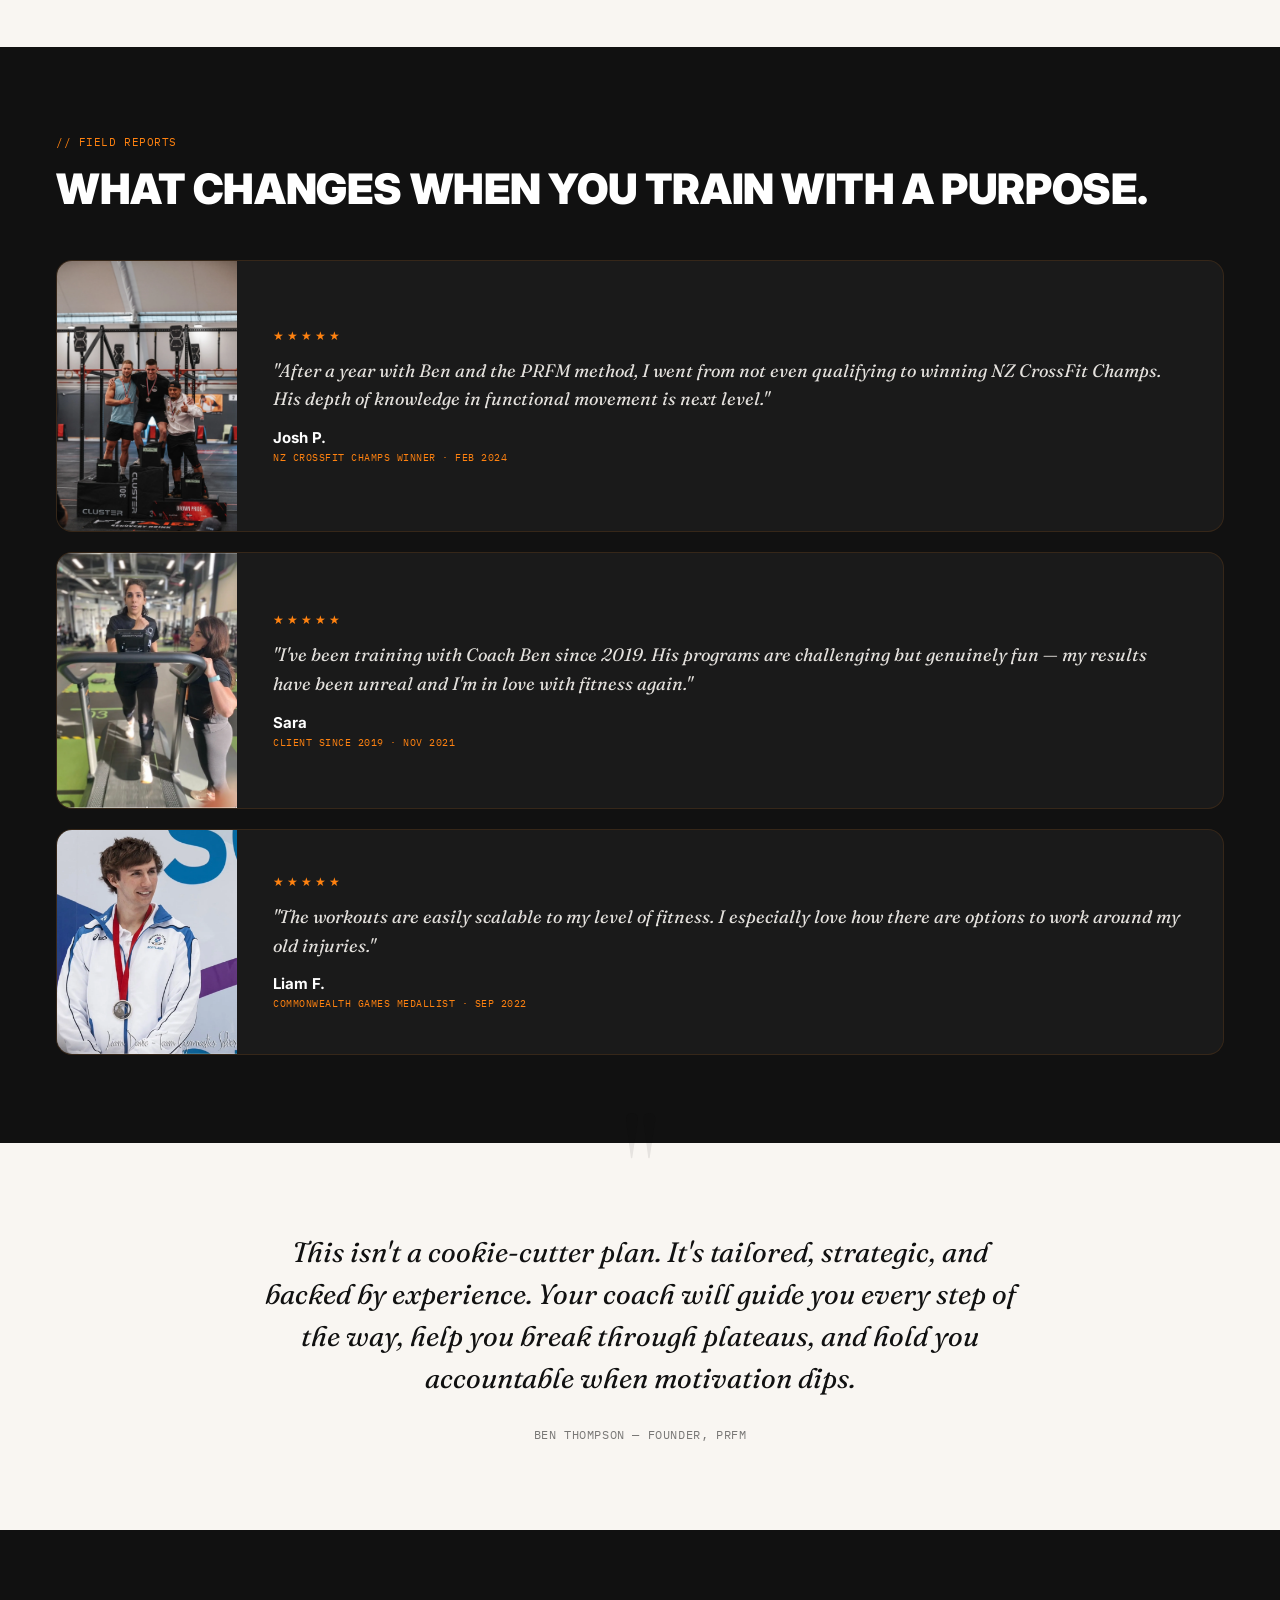
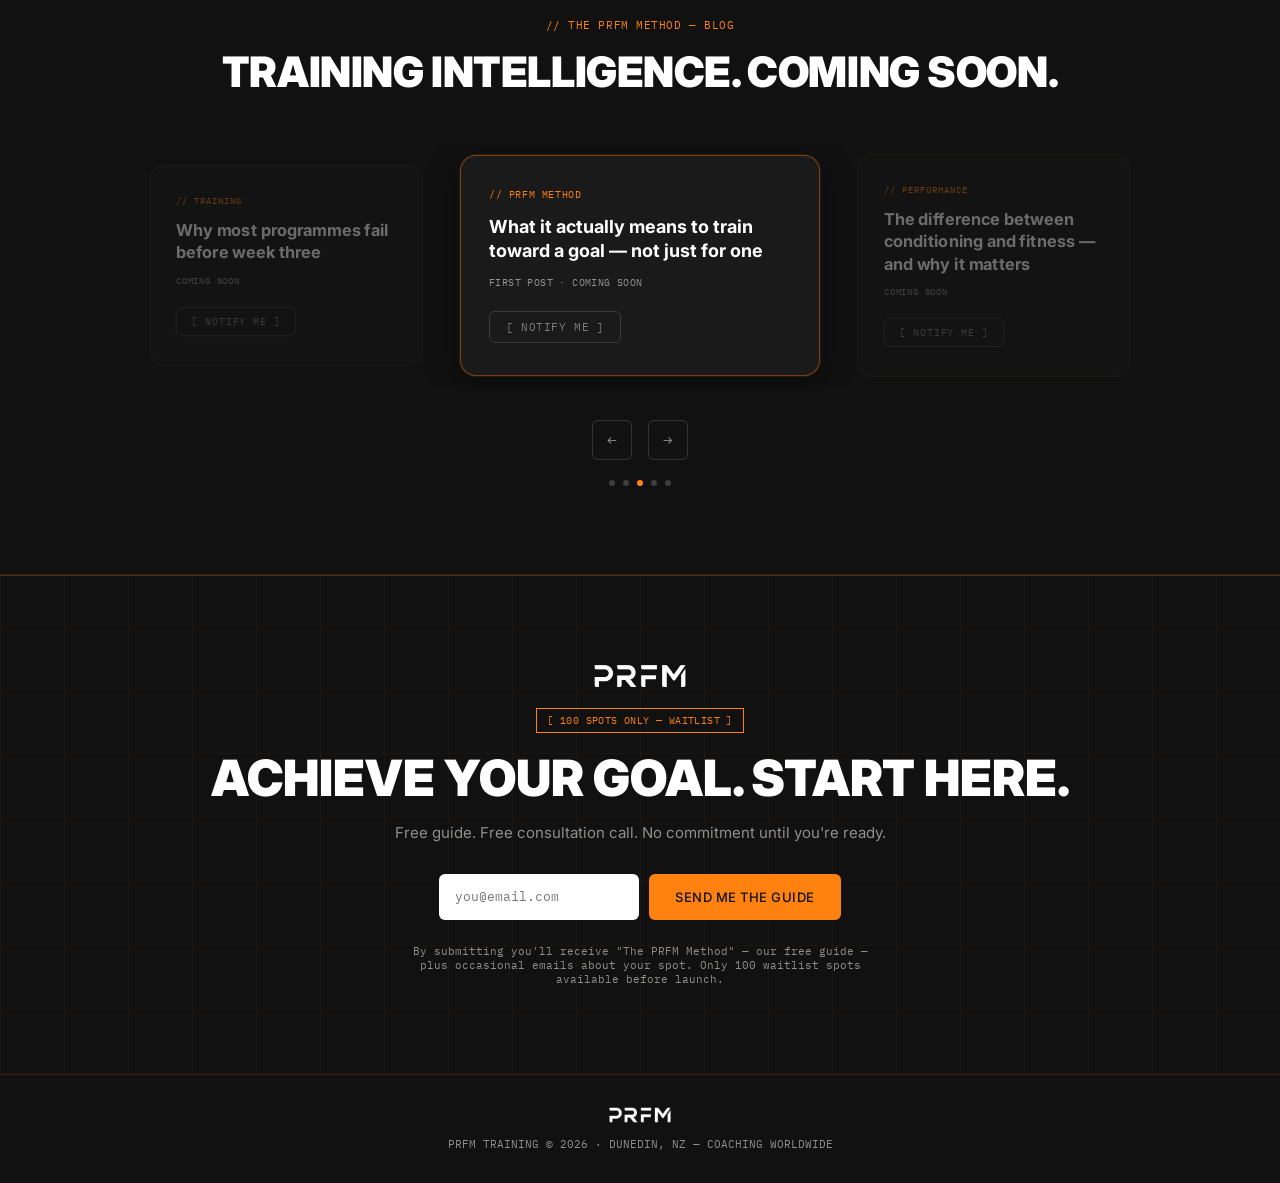
==== commit 5ad469f0: "Add files via upload" ====
--- a/index.html
+++ b/index.html
@@ -307,12 +307,19 @@
   </div>
 </section>
 
-<!-- 07 GUARANTEE -->
-<section class="strip" style="gap:16px;">
-  <img src="images/logo-black.png" alt="PRFM" class="strip-mark">
-  <span class="tag-pill" style="color:var(--black); border-color:var(--black);">[ THE GUARANTEE ]</span>
-  <h2 style="font-weight:900; font-size:clamp(22px,3vw,34px); text-transform:uppercase; max-width:680px;">It's not send-and-forget. It's coached.</h2>
-  <p style="max-width:560px; font-size:14px; line-height:1.6;">We don't hand you a plan and disappear. We build it personally, after talking to you — and we're the ones watching how you respond to it, not an app guessing on your behalf.</p>
+<!-- 07 GUARANTEE — logo is now a corner badge (out of the reading flow); headline and
+     subtext sit side by side using the same two-column, center-anchored pattern as the
+     Philosophy header in section 04. This is a modifier (.guarantee) layered on top of the
+     shared .strip class, so section 03's orange waitlist strip is untouched. -->
+<section class="strip guarantee">
+  <img src="images/logo-black.png" alt="PRFM" class="guarantee-mark">
+  <div class="guarantee-header">
+    <div>
+      <span class="tag-pill" style="color:var(--black); border-color:var(--black);">[ THE GUARANTEE ]</span>
+      <h2 style="font-weight:900; font-size:clamp(22px,3vw,34px); text-transform:uppercase; margin-top:14px;">It's not send-and-forget. It's coached.</h2>
+    </div>
+    <p class="guarantee-sub">We don't hand you a plan and disappear. We build it personally, after talking to you — and we're the ones watching how you respond to it, not an app guessing on your behalf.</p>
+  </div>
 </section>
 
 <!-- 08 COACH BEN — now uses a real photo of Ben competing (Ben_-_Lunge_event_DCF__7_.png).
--- a/style/main.css
+++ b/style/main.css
@@ -33,13 +33,16 @@
       repeating-linear-gradient(0deg, rgba(255,130,16,0.045) 0px, rgba(255,130,16,0.045) 1px, transparent 1px, transparent 64px),
       repeating-linear-gradient(90deg, rgba(255,130,16,0.045) 0px, rgba(255,130,16,0.045) 1px, transparent 1px, transparent 64px);
   }
-  .bracket-btn{background:var(--orange); color:var(--black); border:none; font-family:'IBM Plex Mono',monospace; font-weight:500; font-size:13px; letter-spacing:0.03em; padding:15px 26px; cursor:pointer; transition:filter .15s; border-radius:6px;}
+  .bracket-btn{background:var(--orange); color:var(--black); border:none; font-family:'Inter',sans-serif; font-weight:500; font-size:13px; letter-spacing:0.04em; padding:15px 26px; cursor:pointer; transition:filter .15s; border-radius:6px;}
   .bracket-btn:hover{filter:brightness(1.08);}
   .bracket-btn:active{transform:scale(0.96);}
   /* LAUNCH-DAY SWAP: every purchase/signup CTA carries class="waitlist-cta" and data-launch-text.
      To flip every one of these buttons to its launch-day text in one move, see LAUNCH_MODE
-     near the top of the <script> tag at the bottom of this file — change false to true. */
-  .ghost-btn{background:transparent; color:var(--black); border:1px solid rgba(17,17,17,0.3); font-family:'IBM Plex Mono',monospace; font-weight:500; font-size:13px; padding:14px 25px; cursor:pointer; border-radius:6px;}
+     near the top of the <script> tag at the bottom of this file — change false to true.
+     Same class is used here to capitalise every one of these CTAs in one place — pre-launch
+     and launch-day text both render uppercase without touching the markup in 15 places. */
+  .waitlist-cta{text-transform:uppercase;}
+  .ghost-btn{background:transparent; color:var(--black); border:1px solid rgba(17,17,17,0.3); font-family:'Inter',sans-serif; font-weight:500; font-size:13px; letter-spacing:0.04em; padding:14px 25px; cursor:pointer; border-radius:6px;}
   .ghost-btn:hover{background:rgba(17,17,17,0.05);}
   .input{padding:13px 16px; border:none; font-family:'IBM Plex Mono',monospace; font-size:13px; min-width:200px; outline:none; border-radius:6px;}
   .tag-pill{display:inline-block; font-family:'IBM Plex Mono',monospace; font-size:10px; letter-spacing:0.04em; padding:5px 10px; border:1px solid currentColor;}
@@ -126,75 +129,68 @@
      (with inline style overrides) for HTML section 07 GUARANTEE, which
      is the same .strip class stacked into a column instead of a row.
      ===================================================================== */
-  .strip{background:var(--orange); color:var(--black); padding:52px 56px; display:flex; align-items:center; justify-content:space-between; flex-wrap:wrap; gap:24px;}
-  .strip h2{font-weight:900; font-size:clamp(21px,2.8vw,30px); text-transform:uppercase;}
-  .strip-form{display:flex; gap:10px; flex-wrap:wrap;}
+  .strip{background:var(--orange); color:var(--black); padding:44px 56px; display:flex; flex-direction:column; align-items:center; text-align:center; gap:16px;}
+  .strip h2{font-weight:900; font-size:clamp(21px,2.8vw,30px); text-transform:uppercase; max-width:520px;}
+  .strip-sub{font-size:11px; letter-spacing:0.04em; color:rgba(17,17,17,0.7); font-family:'IBM Plex Mono',monospace; margin-top:0;}
+  .strip-form{display:flex; gap:10px; flex-wrap:wrap; justify-content:center; margin-top:4px;}
   .strip .input{background:var(--white);}
-  /* .strip-mark is a small brand signature (logo-black.png, since both strip
-     sections sit on the orange background) used in section 03 and 07 —
-     a light-touch logo appearance beyond the nav/footer bookends. */
-  .strip-mark{height:20px; display:block; margin-bottom:14px;}
+  .strip-mark{height:20px; display:block; margin-bottom:0;}
   .btn-black{background:var(--black); color:var(--white); border:none; font-weight:500; font-family:'IBM Plex Mono',monospace; font-size:12px; padding:13px 22px; cursor:pointer; white-space:nowrap; border-radius:6px;}
   .btn-black:hover{filter:brightness(1.3);}
 
   /* =====================================================================
      04 PHILOSOPHY — matches HTML section 04 (cream background). .pillars
-     is the 3-column grid of "GOAL_FIRST / BUILT_BY_HAND / EVOLVES_WITH_YOU"
-     cards — collapses to 1 column on mobile.
+     is the 3-column grid — stays side-by-side at all viewport widths above
+     480px. Orange left border accent, orange right border on the last pillar
+     to cap the row. Titles centered above text within each compartment.
      ===================================================================== */
   .on-cream{background:var(--cream); color:var(--black);}
-  .philosophy-body{max-width:640px; margin-top:22px; color:var(--gray-on-cream);}
+  .philosophy-header{display:grid; grid-template-columns:1.1fr 0.9fr; gap:56px; align-items:center; text-align:center;}
+  .philosophy-body{color:var(--gray-on-cream); margin-top:26px;}
   .pillars{display:grid; grid-template-columns:repeat(3,1fr); gap:28px; margin-top:48px;}
-  .pillar{border-left:3px solid var(--orange); padding-left:20px;}
-  .pillar .tag-pill{color:var(--orange); border-color:var(--orange); margin-bottom:12px;}
-  .pillar p{color:var(--gray-on-cream); font-size:14px; line-height:1.6; margin-top:10px;}
+  .pillar{border-left:3px solid var(--orange); padding:0 20px 0 22px; display:flex; flex-direction:column; align-items:center; text-align:center;}
+  .pillar:last-child{border-right:3px solid var(--orange);}
+  .pillar-title{font-family:'Inter',sans-serif; font-weight:700; font-size:16px; letter-spacing:0.01em; color:var(--black); margin-bottom:10px;}
+  .pillar p{color:var(--gray-on-cream); font-size:14px; line-height:1.6;}
 
   /* =====================================================================
      05 HOW IT WORKS — matches HTML section 05. 5-column step row,
      collapses to 2 columns on mobile.
      ===================================================================== */
   .steps{display:grid; grid-template-columns:repeat(5,1fr); gap:24px; margin-top:56px;}
+  .step{text-align:center;}
   .step .num{font-family:'IBM Plex Mono',monospace; font-size:40px; font-weight:500; color:var(--orange); line-height:1;}
   .step .lbl{margin-top:14px; font-size:14px; font-weight:500;}
 
   /* =====================================================================
-     06 PROGRAMME TABLE — matches HTML section 06, the 7 programmes, laid
-     out as a two-row grid of cards ("two rows, everything visible" — no
-     scrolling through a list to compare tiers).
-
-     ROW 1 (5 equal columns): Base, Build, Strong, Capacity, Prime.
-     ROW 2 (2 columns, uneven split): Pro (wide — the funnel target) and
-     Custom (narrow). The grid is 5 columns wide throughout; row 2 cards
-     use grid-column:span to add up to 5 (Pro spans 3, Custom spans 2),
-     so they sit flush under row 1 without a second grid definition.
-
-     Card types — apply the matching class so a card stays visually
-     grouped with its tier:
-       .prog-card.dark    → Base, Build, Custom, Pro. Black background.
-       .prog-card.outline → Strong, Capacity, Prime. Sits on the section's
-                             cream background with just a thin orange
-                             border — these three are deliberately equal,
-                             parallel options (pick one), NOT a
-                             progression from one to the next.
-     .prog-card.pro is additionally a wide "hero" card: content splits
-     left (name/detail) and right (price/CTA) instead of stacking, and it
-     carries the .card-ribbon.wide "RECOMMENDED" banner — this is the
-     plan the whole table is designed to funnel people toward, so don't
-     reuse .pro's split layout or ribbon-wide styling on another card or
-     it stops standing out. Base carries a small .card-ribbon "START
-     HERE" tag for the same reason, aimed at first-time visitors.
-
-     Inside every card, .card-detail has flex:1 so the price/button
-     footer lines up at the same height across a row even when detail
-     text runs to a different number of lines.
-
-     Column spans per card are set with dedicated classes (.card-base,
-     .card-pro, etc.) rather than nth-child, so a card's grid position is
-     visible right on its own tag. If you add an 8th programme, decide
-     which row it joins and give it a span that keeps that row's spans
-     summing to 5 (or adjust .prog-grid to 6+ columns).
-     ===================================================================== */
-  .prog-grid{display:grid; grid-template-columns:repeat(5,1fr); gap:20px; margin-top:48px;}
+     06 PROGRAMME TABLE — three visually distinct tiers, each in its own
+     sub-grid wrapped in a faint dashed border. This keeps the card layout
+     completely untouched while showing clear clustering.
+
+     .prog-tiers is the outer column — three .prog-tier-group blocks stacked.
+     Each group has its own CSS grid so spans are independent per tier.
+     Pro's existing solid orange border + glow naturally elevates it above
+     the dashed-border tiers — no extra treatment needed.
+
+     .prog-tier-label is the small label above each group.
+     .tier-entry  → 2 equal columns (Base, Build)
+     .tier-goals  → 3 equal columns (Strong, Capacity, Prime)
+     .tier-access → 3fr + 2fr columns (Pro wide, Custom narrower)
+     ===================================================================== */
+  .prog-tiers{display:flex; flex-direction:column; gap:12px; margin-top:48px;}
+
+  .prog-tier-group{position:relative; border:1px dashed rgba(255,130,16,0.25); border-radius:20px; padding:20px;}
+  /* Pro tier: no dashed border — Pro already has solid orange border + glow.
+     Remove the dashed container so it doesn't double-border */
+  .prog-tier-group.tier-access{border:none; padding:0; gap:12px; display:flex; flex-direction:column;}
+
+  .prog-tier-label{font-family:'IBM Plex Mono',monospace; font-size:10px; letter-spacing:0.08em; color:var(--gray-on-cream); margin-bottom:14px; display:block;}
+
+  .tier-entry-grid{display:grid; grid-template-columns:repeat(2,1fr); gap:20px;}
+  .tier-goals-grid{display:grid; grid-template-columns:repeat(3,1fr); gap:20px;}
+  .tier-access-grid{display:grid; grid-template-columns:3fr 2fr; gap:20px;}
+
+  /* Individual card styles — unchanged from original */
   .prog-card{position:relative; display:flex; flex-direction:column; border-radius:16px; padding:26px 22px; gap:8px;}
   .prog-card.dark{background:var(--black); color:var(--white);}
   .prog-card.outline{background:transparent; color:var(--black); border:1px solid rgba(255,130,16,0.4);}
@@ -208,22 +204,67 @@
   .prog-card.outline .card-price .price-week{color:var(--gray-on-cream);}
   .prog-card .waitlist-cta{margin-top:14px; align-self:flex-start;}
 
-  /* small "START HERE" tag (Base) and wide "RECOMMENDED" banner (Pro) —
-     both sit half-overlapping the card's top edge, like a flag. */
   .card-ribbon{position:absolute; top:-11px; left:20px; background:var(--orange); color:var(--black); font-family:'IBM Plex Mono',monospace; font-size:9px; letter-spacing:0.06em; padding:4px 10px; font-weight:500; border-radius:2px;}
   .card-ribbon.wide{top:-12px; left:22px; font-size:10px; padding:6px 20px;}
 
-  .prog-card.pro{grid-column:span 3; background:var(--black); color:var(--white); border:1px solid var(--orange); box-shadow:0 0 0 1px rgba(255,130,16,0.15), 0 12px 32px rgba(255,130,16,0.12); flex-direction:row; align-items:center; justify-content:space-between; flex-wrap:wrap; gap:28px; padding:32px 32px 28px;}
+  /* Pro card — wide layout, split left/right */
+  .prog-card.pro{background:var(--black); color:var(--white); border:1px solid var(--orange); box-shadow:0 0 0 1px rgba(255,130,16,0.15), 0 12px 32px rgba(255,130,16,0.12); flex-direction:row; align-items:center; justify-content:space-between; flex-wrap:wrap; gap:28px; padding:32px 32px 28px;}
   .prog-card.pro .pro-copy{max-width:60%;}
   .prog-card.pro .card-detail{margin-top:6px; flex:none;}
   .prog-card.pro .pro-order{display:flex; align-items:center; gap:20px; flex-shrink:0;}
   .prog-card.pro .card-price{margin-top:0; font-size:26px;}
   .prog-card.pro .waitlist-cta{margin-top:0;}
-  .card-custom{grid-column:span 2;}
-  .card-base, .card-build, .card-strong, .card-capacity, .card-prime{grid-column:span 1;}
-
-  .progress-path{display:flex; align-items:center; gap:10px; margin-top:36px; flex-wrap:wrap; font-family:'IBM Plex Mono',monospace; font-size:12px; color:var(--gray-on-cream); letter-spacing:0.04em;}
-  .progress-path span.node{color:var(--black); font-weight:500;}
+  .pro-value{display:inline-block; margin-top:10px; font-family:'IBM Plex Mono',monospace; font-size:10px; letter-spacing:0.05em; color:var(--orange); background:rgba(255,130,16,0.1); padding:5px 10px; border-radius:4px;}
+
+  /* Wayfinding below the tiers — soft peach "underlay" pill behind the Base → Custom breadcrumb */
+  .progress-path{
+    display:flex; align-items:center; justify-content:center; flex-wrap:wrap; gap:8px 10px;
+    margin:32px auto 0; max-width:fit-content;
+    padding:16px 30px;
+    background:linear-gradient(90deg, rgba(255,130,16,0.16), rgba(255,130,16,0.03));
+    border-radius:100px;
+    font-family:'IBM Plex Mono',monospace; font-size:12px; letter-spacing:0.04em;
+    color:var(--gray-on-cream);
+  }
+  .progress-path span.node{color:var(--black); font-weight:600; white-space:nowrap;}
+  .progress-path span.arrow{color:var(--orange);}
+
+  /* Mobile: all sub-grids collapse to single column */
+  @media(max-width:900px){
+    .tier-entry-grid,.tier-goals-grid,.tier-access-grid{grid-template-columns:1fr;}
+    .prog-card.pro{flex-direction:column; align-items:flex-start; padding:26px 22px;}
+    .prog-card.pro .pro-copy{max-width:100%;}
+    .prog-card.pro .pro-order{width:100%; justify-content:space-between; margin-top:6px;}
+    .card-price{font-size:19px;}
+  }
+
+  /* Blog carousel */
+  .blog-section{padding:88px 56px; background:var(--black); border-bottom:1px solid rgba(255,130,16,0.15);}
+  .blog-track-wrap{position:relative; overflow:hidden; margin-top:48px; cursor:grab;}
+  .blog-track-wrap:active{cursor:grabbing;}
+  .blog-track{display:flex; gap:24px; align-items:center; justify-content:center; transition:transform .35s cubic-bezier(.25,.8,.25,1); will-change:transform;}
+  .blog-card{background:rgba(249,246,242,0.04); border:1px solid rgba(255,130,16,0.12); border-radius:16px; padding:32px 28px; flex:0 0 360px; transition:transform .35s ease, opacity .35s ease, border-color .35s ease; user-select:none;}
+  .blog-card.side{flex:0 0 300px; opacity:0.38; transform:scale(0.91); pointer-events:none;}
+  .blog-card.center{border-color:rgba(255,130,16,0.4); box-shadow:0 0 0 1px rgba(255,130,16,0.1), 0 8px 32px rgba(0,0,0,0.4);}
+  .blog-nav{display:flex; justify-content:center; gap:16px; margin-top:32px;}
+  .blog-nav button{background:transparent; border:1px solid rgba(249,246,242,0.15); color:rgba(249,246,242,0.5); font-family:'IBM Plex Mono',monospace; font-size:16px; width:40px; height:40px; border-radius:6px; cursor:pointer; transition:border-color .15s, color .15s; display:flex; align-items:center; justify-content:center;}
+  .blog-nav button:hover{border-color:var(--orange); color:var(--orange);}
+  .blog-dots{display:flex; justify-content:center; gap:8px; margin-top:20px;}
+  .blog-dot{width:6px; height:6px; border-radius:50%; background:rgba(249,246,242,0.2); transition:background .2s;}
+  .blog-dot.active{background:var(--orange);}
+  .blog-tag{font-family:'IBM Plex Mono',monospace; font-size:10px; letter-spacing:0.06em; color:var(--orange); margin-bottom:14px;}
+  .blog-title{font-weight:700; font-size:18px; line-height:1.35; color:var(--white);}
+  .blog-meta{font-family:'IBM Plex Mono',monospace; font-size:10px; color:var(--gray-on-black); margin-top:12px; letter-spacing:0.04em;}
+  /* Softened notify button — muted by default, orange on hover */
+  .blog-soon{display:inline-block; margin-top:22px; font-family:'IBM Plex Mono',monospace; font-size:11px; color:rgba(249,246,242,0.45); letter-spacing:0.05em; border:1px solid rgba(249,246,242,0.15); padding:8px 16px; border-radius:6px; transition:color .15s, border-color .15s; cursor:pointer;}
+  .blog-soon:hover{color:var(--orange); border-color:rgba(255,130,16,0.4);}
+  /* Final CTA gets a slightly more distinct top to separate from blog */
+  #contact{border-top:1px solid rgba(255,130,16,0.2);}
+  @media(max-width:900px){
+    .blog-section{padding:64px 24px;}
+    .blog-card.side{display:none;}
+    .blog-card{flex:0 0 auto; width:100%;}
+  }
 
   /* =====================================================================
      08 COACH BEN — matches HTML section 08 (cream background). .ben-photo's
@@ -246,19 +287,17 @@
   .ben-bio{margin-top:20px; max-width:520px; color:var(--gray-on-cream); font-size:15px; line-height:1.7;}
 
   /* =====================================================================
-     09 TESTIMONIALS — matches HTML section 09. Stacked vertically, one
-     per row. Each .quote-card is a horizontal layout: rounded-square photo
-     on the left, quote content on the right. The photo box shows the person
-     and their achievement context (podium, medal, training shot).
-     To swap a photo: update the img src in index.html. To add a review:
-     copy one .quote block, paste after the last one, update src/name/journey/quote.
+     09 TESTIMONIALS — stacked vertically, one per row. Each .quote-card
+     is horizontal: image panel on left (fixed width, full card height,
+     rounded-left corners), quote content on right. The image shows the
+     person and their achievement context. To swap a photo: update img src.
      ===================================================================== */
   .quotes{display:flex; flex-direction:column; gap:20px; margin-top:48px;}
   .quote-card{background:rgba(249,246,242,0.04); border:1px solid rgba(255,130,16,0.12); border-radius:16px; overflow:hidden; display:flex; flex-direction:row; align-items:stretch;}
-  .quote-photo{width:160px; flex-shrink:0; overflow:hidden; background:rgba(255,130,16,0.08);}
+  .quote-photo{width:180px; flex-shrink:0; overflow:hidden; background:rgba(255,130,16,0.08);}
   .quote-photo img{width:100%; height:100%; object-fit:cover; object-position:center top; display:block;}
-  .quote-content{padding:28px 32px; display:flex; flex-direction:column; justify-content:center; gap:12px;}
-  .quote-meta{display:flex; flex-direction:column; gap:3px;}
+  .quote-content{padding:32px 36px; display:flex; flex-direction:column; justify-content:center; gap:14px;}
+  .quote-meta{display:flex; flex-direction:column; gap:4px;}
   .quote-meta .name{font-weight:700; font-size:15px; color:var(--white);}
   .quote-meta .journey{font-family:'IBM Plex Mono',monospace; font-size:10px; color:var(--orange); letter-spacing:0.05em;}
   .quote .stars{color:var(--orange); font-family:'IBM Plex Mono',monospace; font-size:12px; letter-spacing:3px;}
@@ -287,8 +326,8 @@
      ===================================================================== */
   .final-mark{height:24px; display:block; margin-bottom:20px;}
   .final-headline{font-weight:900; font-size:clamp(30px,4.2vw,50px); text-transform:uppercase; line-height:1.08; margin-top:18px;}
-  .final-sub{color:var(--gray-on-black); margin-top:18px; max-width:480px; font-size:15px;}
-  .final-form{display:flex; gap:10px; margin-top:32px; flex-wrap:wrap;}
+  .final-sub{color:var(--gray-on-black); margin-top:18px; max-width:540px; font-size:15px;}
+  .final-form{display:flex; gap:10px; margin-top:32px; flex-wrap:wrap; justify-content:center;}
   .fine-print{margin-top:24px; font-family:'IBM Plex Mono',monospace; font-size:11px; color:var(--gray-on-black); max-width:480px;}
 
   footer{padding:32px 56px; text-align:center; font-family:'IBM Plex Mono',monospace; font-size:11px; color:var(--gray-on-black); border-top:1px solid rgba(255,130,16,0.15);}
@@ -301,14 +340,13 @@
      etc. If a section looks right on desktop but wrong on mobile, the
      fix usually belongs in here, not in the section's main rules above.
      ===================================================================== */
-  /* Programme grid only: on tablet widths (900–1200px), 5 columns is too
-     cramped, so it steps down to 2 before the full single-column mobile
-     stack below takes over. Pro keeps a full-width row here so it still
-     reads as the standout option instead of getting squeezed to half. */
+  /* Sub-grids on tablet: 3-col goals grid steps to 2-col */
   @media (max-width: 1200px){
-    .prog-grid{grid-template-columns:repeat(2,1fr);}
-    .card-base, .card-build, .card-strong, .card-capacity, .card-prime, .card-custom{grid-column:span 1;}
-    .prog-card.pro{grid-column:span 2;}
+    .tier-goals-grid{grid-template-columns:repeat(2,1fr);}
+    .tier-access-grid{grid-template-columns:1fr;}
+    .prog-card.pro{flex-direction:column; align-items:flex-start; padding:26px 22px;}
+    .prog-card.pro .pro-copy{max-width:100%;}
+    .prog-card.pro .pro-order{width:100%; justify-content:space-between; margin-top:6px;}
   }
   @media (max-width: 900px){
     .pad{padding:64px 24px;}
@@ -318,29 +356,23 @@
     .hero-copy{padding:48px 24px;}
     .stat-row{flex-wrap:wrap;}
     .stat{flex:1 1 33%;}
-    .strip{padding:40px 24px;}
-    .pillars{grid-template-columns:1fr; gap:32px;}
+    .strip{padding:32px 24px;}
     .steps{grid-template-columns:repeat(2,1fr); gap:32px;}
-    .prog-grid{grid-template-columns:1fr; gap:16px;}
-    .card-custom, .prog-card.pro{grid-column:span 1;}
-    .prog-card.pro{flex-direction:column; align-items:flex-start; padding:26px 22px;}
-    .prog-card.pro .pro-copy{max-width:100%;}
-    .prog-card.pro .pro-order{width:100%; justify-content:space-between; margin-top:6px;}
-    .card-price{font-size:19px;}
+    .tier-entry-grid,.tier-goals-grid,.tier-access-grid{grid-template-columns:1fr;}
     .ben-grid{grid-template-columns:1fr; gap:32px;}
+    .philosophy-header{grid-template-columns:1fr; gap:24px;}
     .ben-photo{clip-path:none;}
     .quotes{gap:14px;}
-    .quote-photo{width:120px;}
-    .quote-content{padding:20px 20px;}
-    .quote blockquote{font-size:16px;}
+    .quote-card{flex-direction:column;}
+    .quote-photo{width:100%; height:200px;}
+    .quote-content{padding:24px 22px;}
     .final-form{flex-direction:column;}
     .final-form .input, .final-form .bracket-btn{width:100%;}
   }
-  /* Small phone: hide nav text links — logo + CTA button is enough.
-     The page is linear on mobile so in-page anchors aren't critical.
-     Nav padding tightens so the logo and button have more breathing room. */
+  /* Small phone: collapse pillars to single column, hide nav links */
   @media (max-width: 480px){
     .console-bar{padding:12px 18px;}
     .nav-links{display:none;}
     .engage{padding:9px 14px; font-size:11px;}
+    .pillars{grid-template-columns:1fr; gap:28px;}
   }
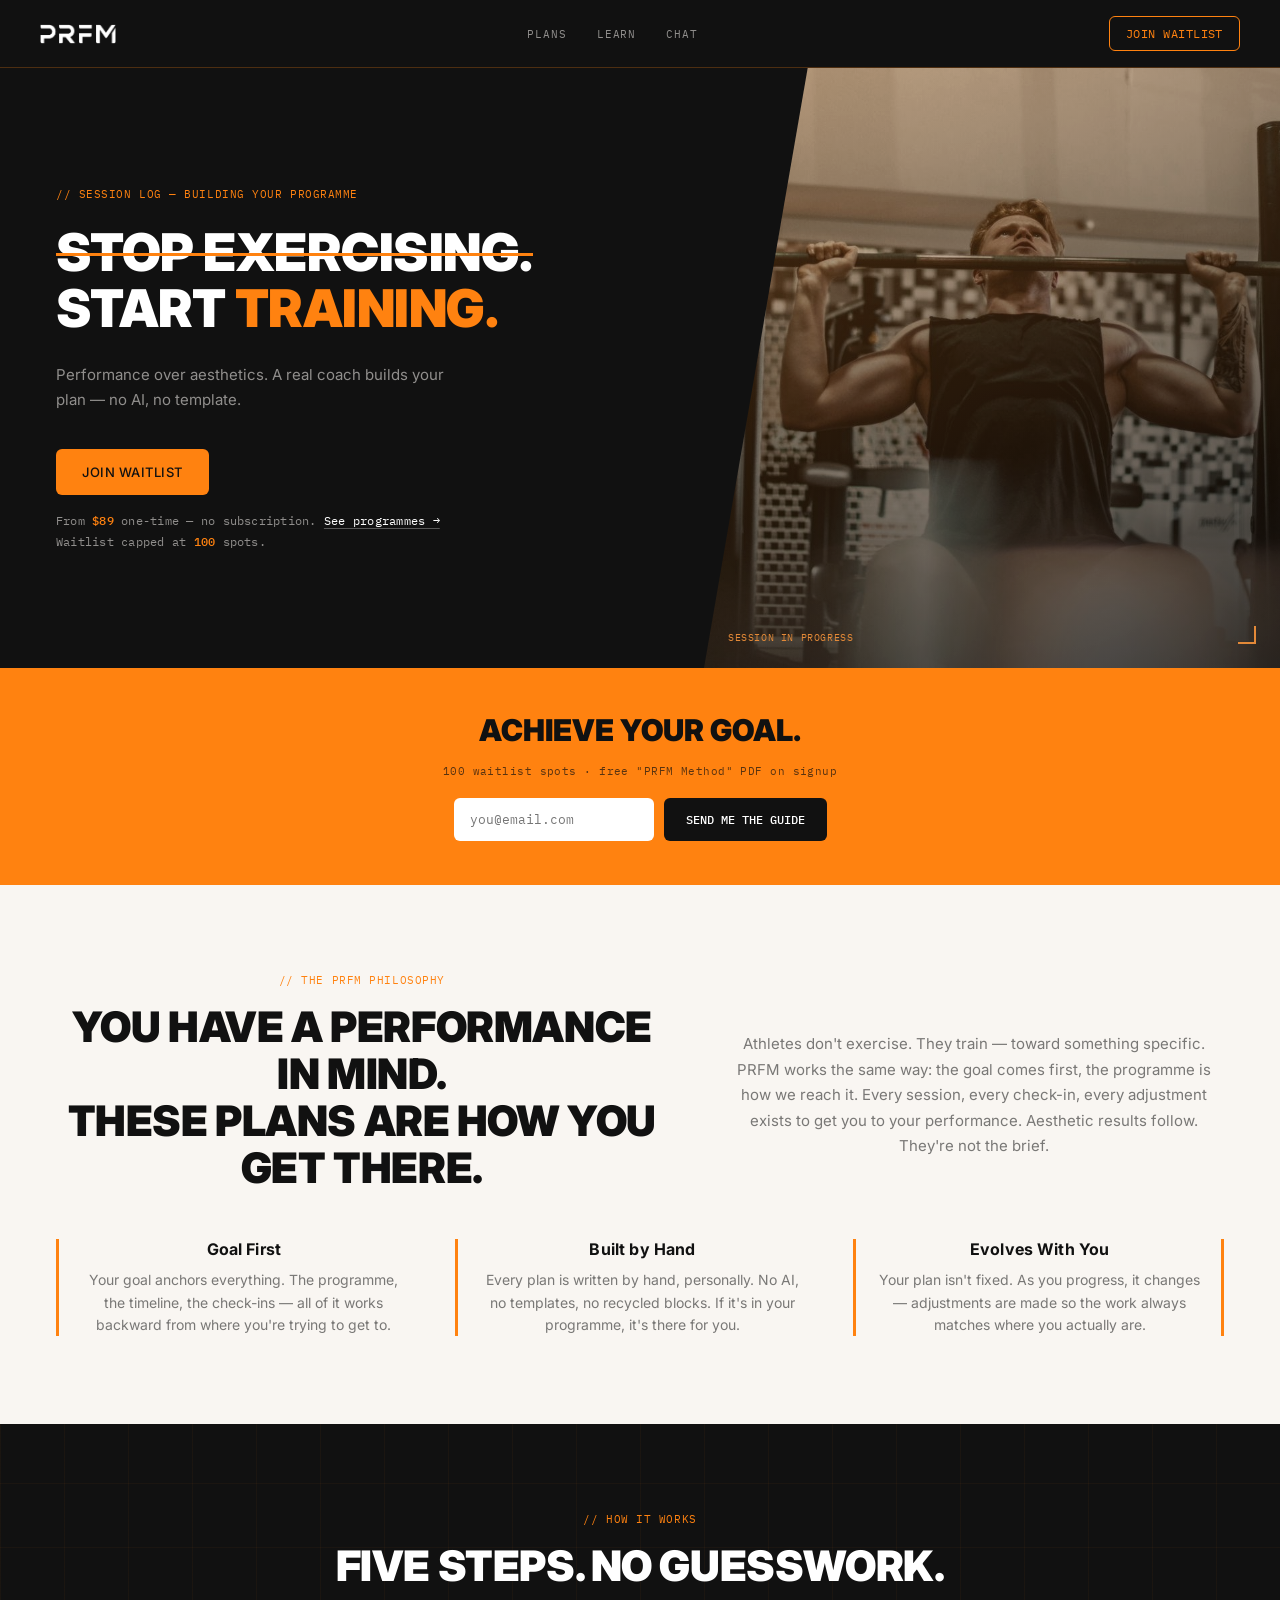
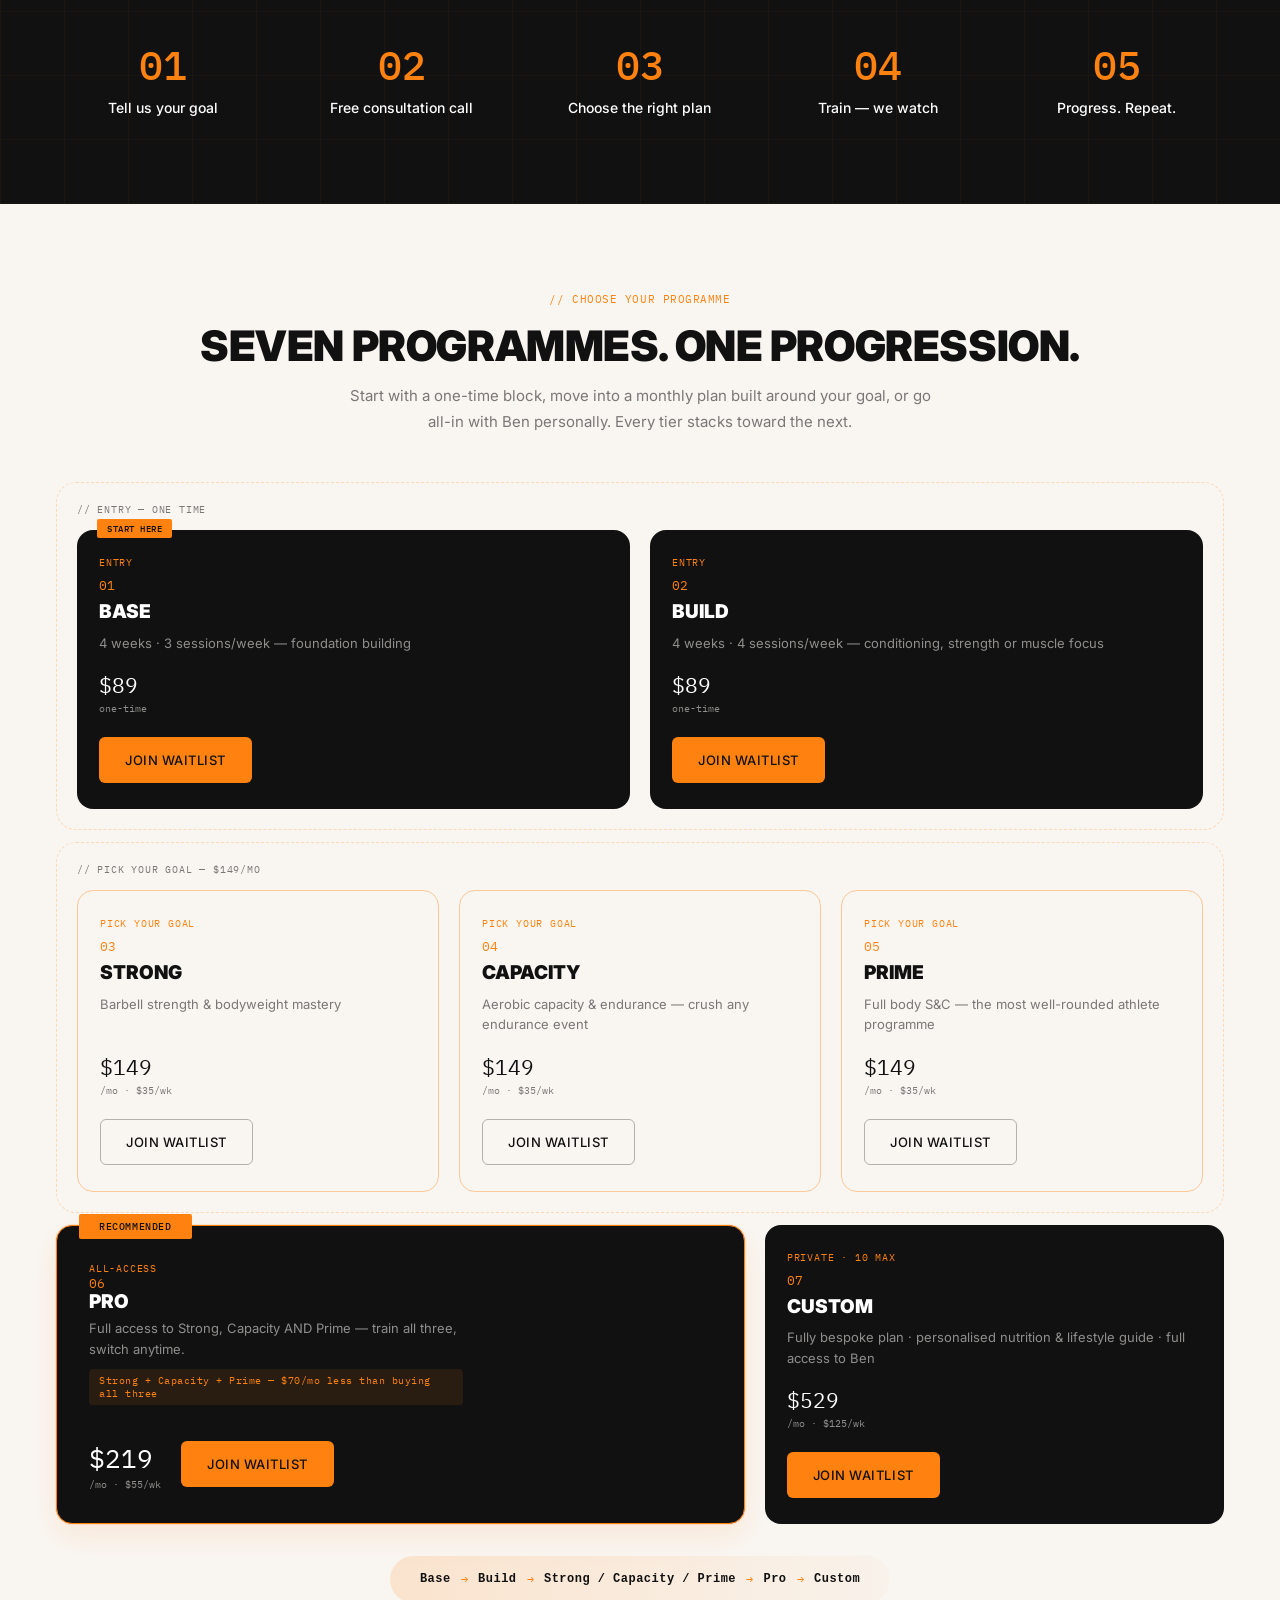
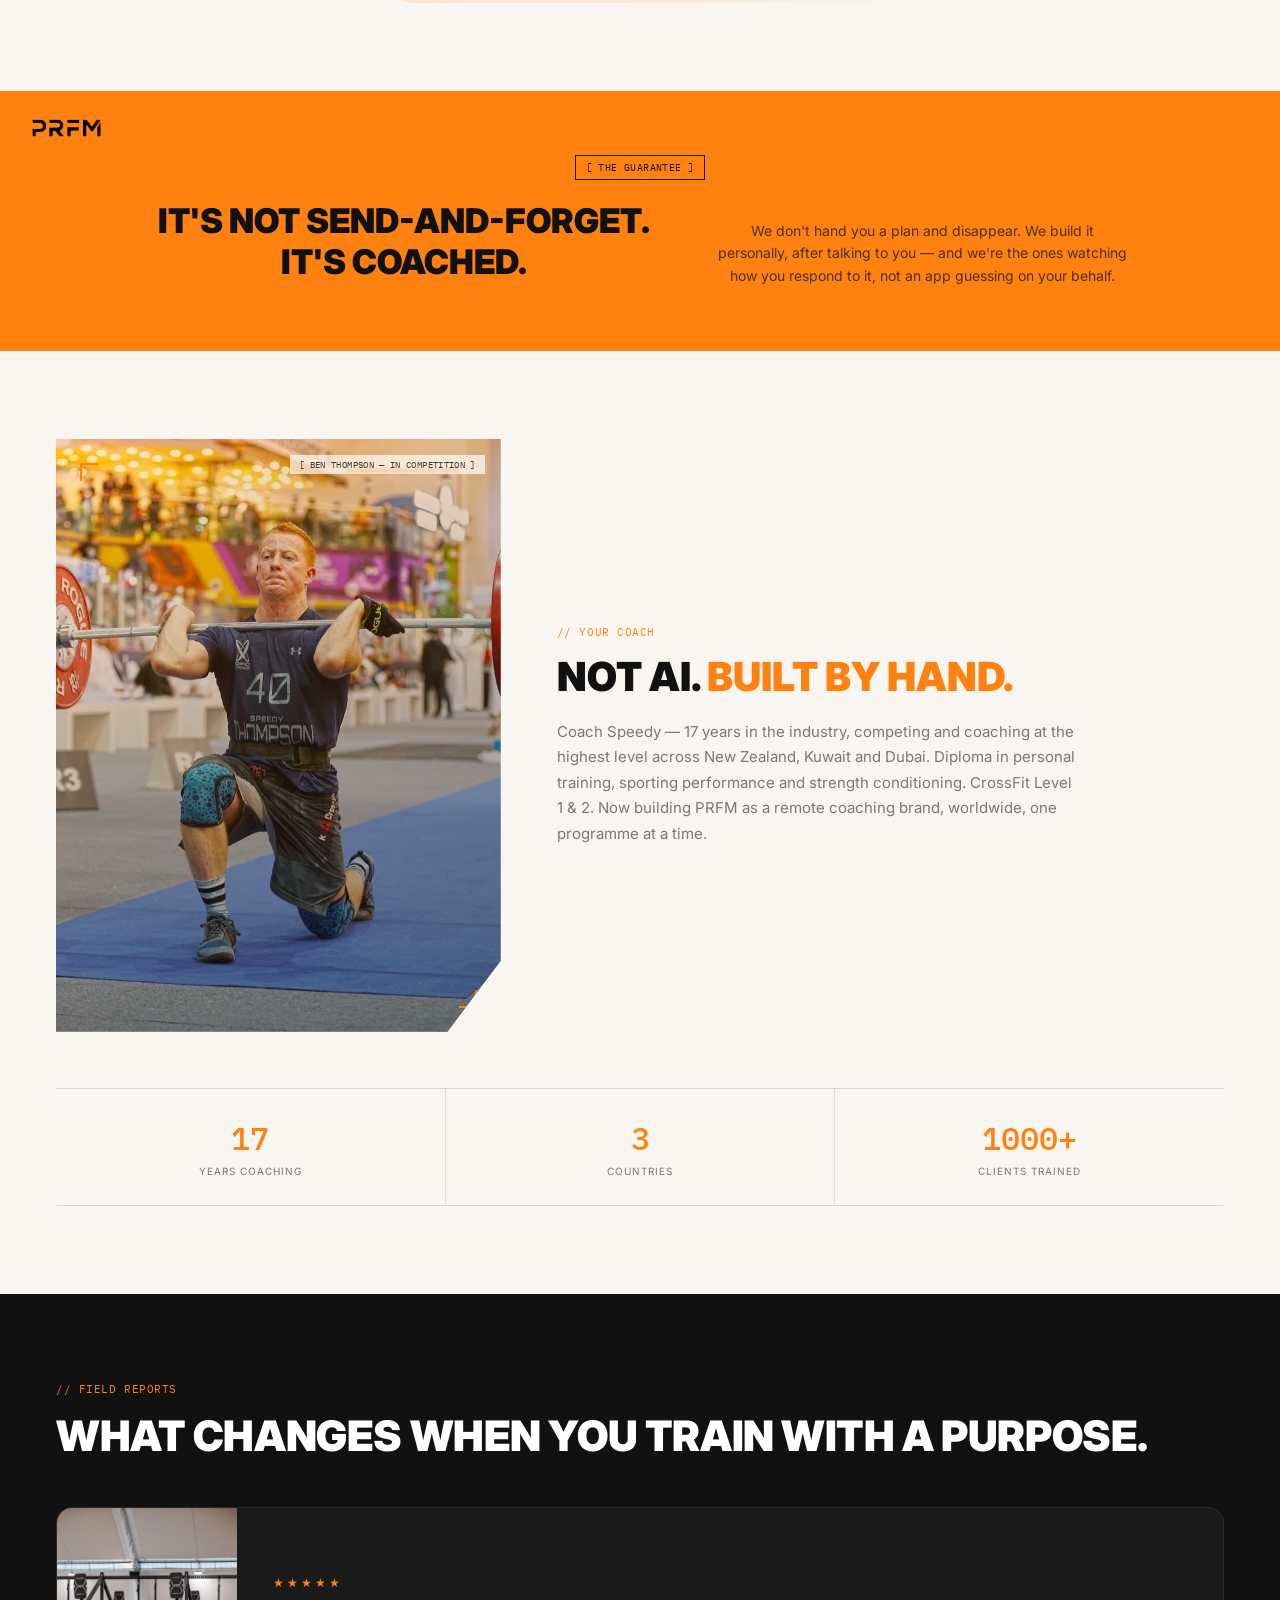
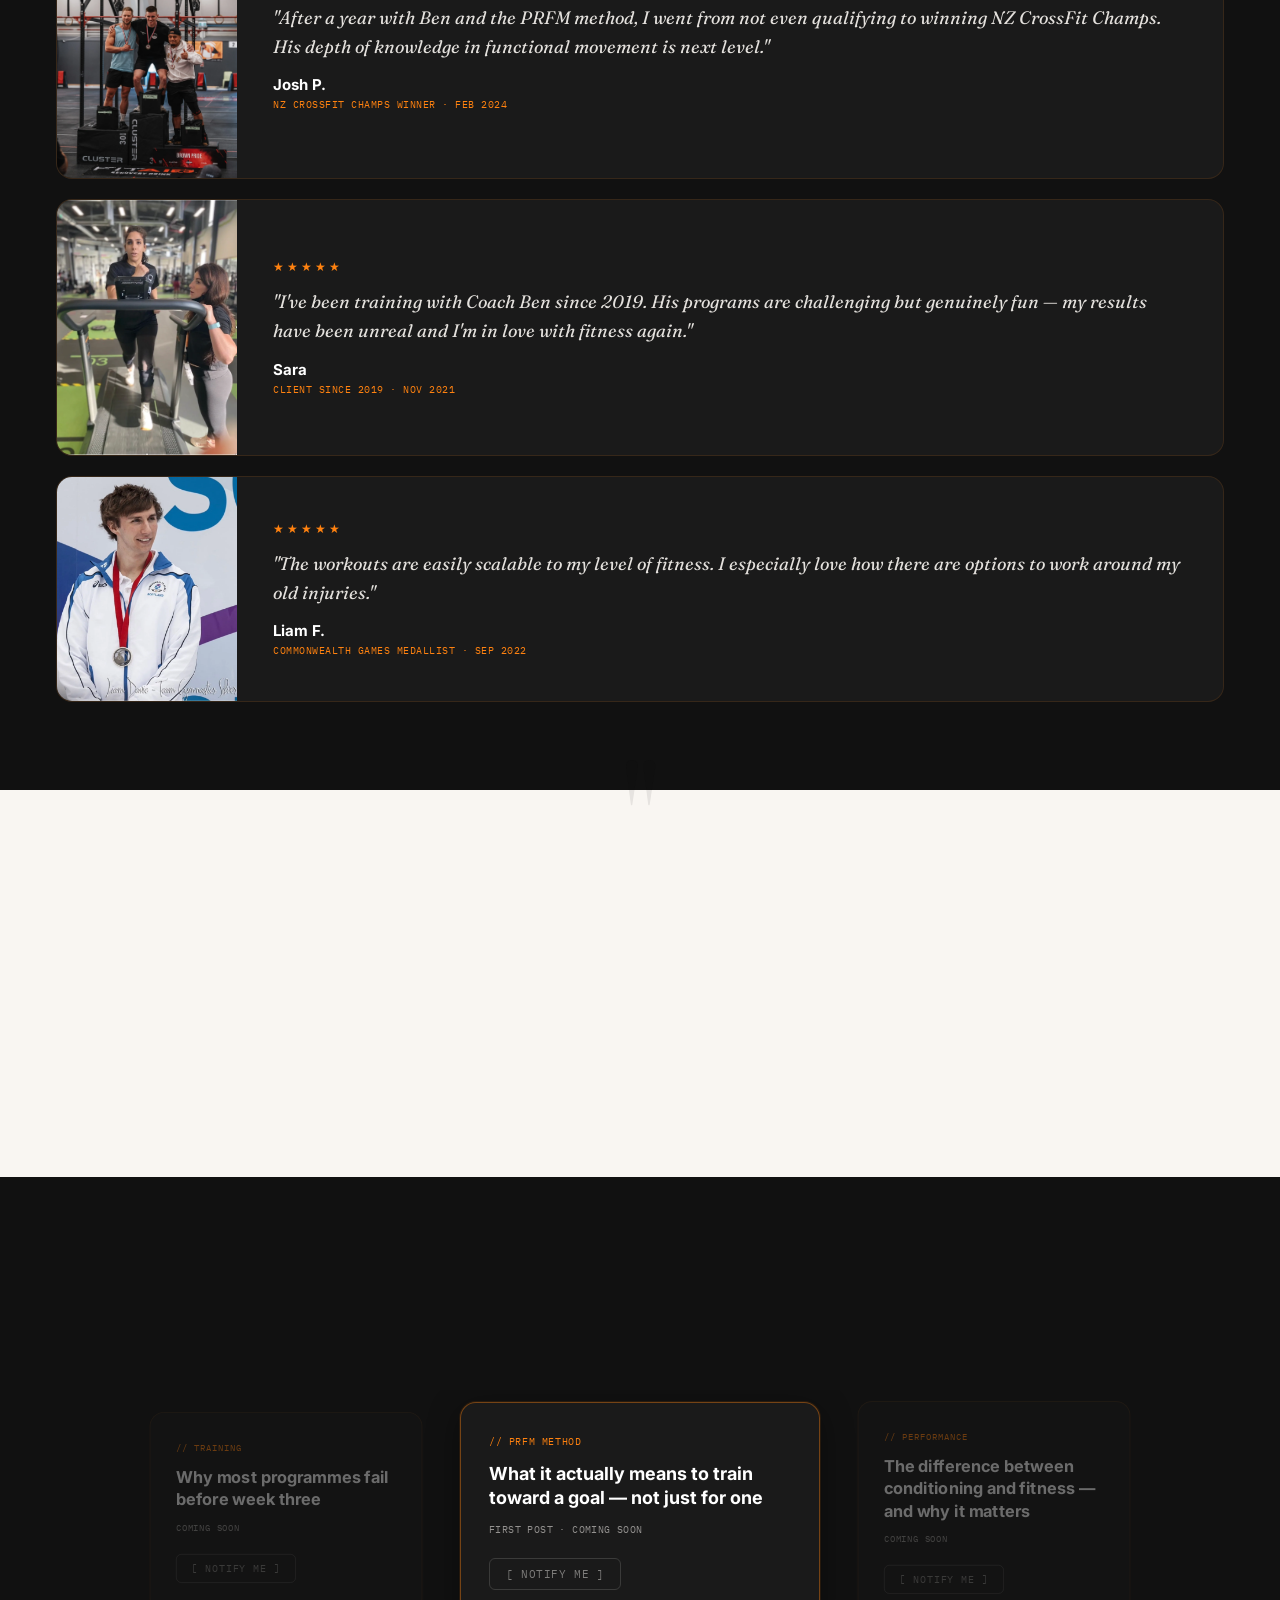
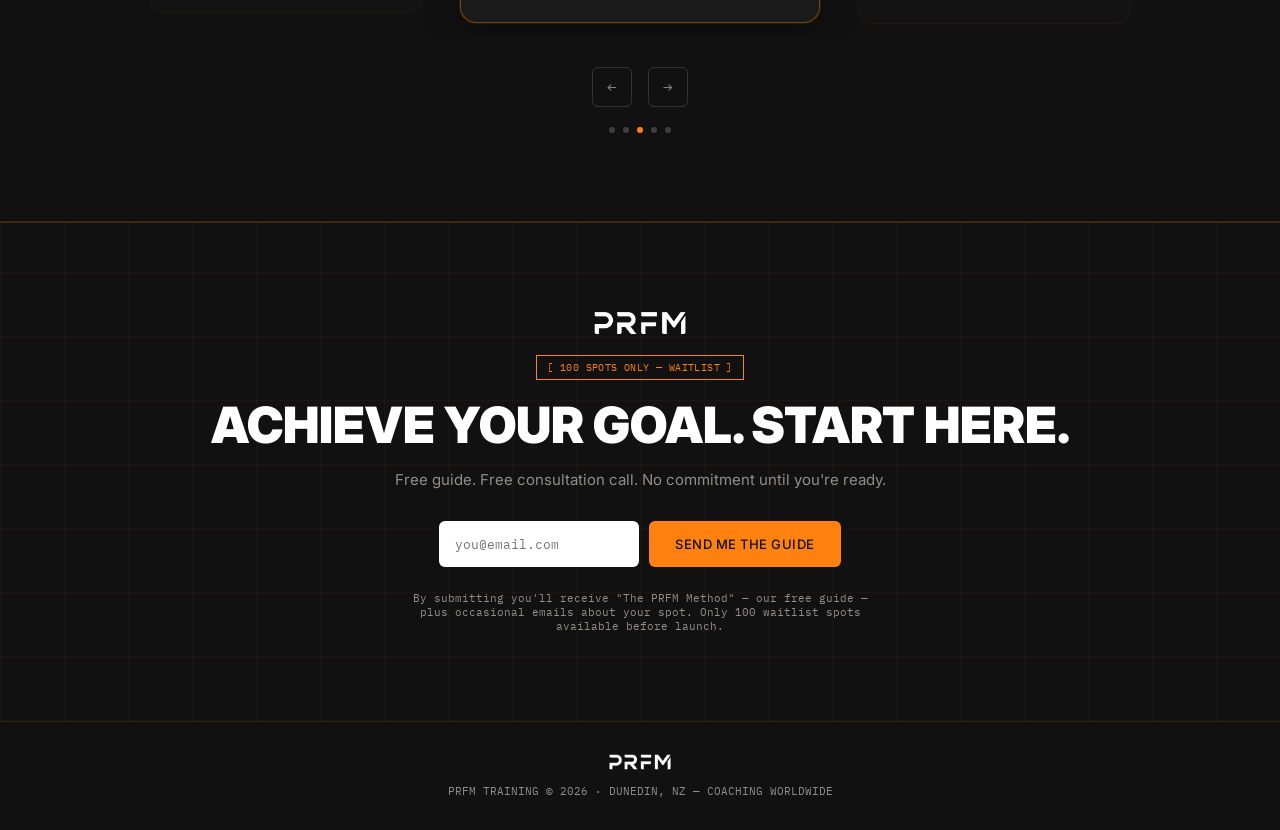
==== commit 5060e15a: "Add files via upload" ====
--- a/index.html
+++ b/index.html
@@ -307,17 +307,17 @@
   </div>
 </section>
 
-<!-- 07 GUARANTEE — logo is now a corner badge (out of the reading flow); headline and
-     subtext sit side by side using the same two-column, center-anchored pattern as the
-     Philosophy header in section 04. This is a modifier (.guarantee) layered on top of the
-     shared .strip class, so section 03's orange waitlist strip is untouched. -->
+<!-- 07 GUARANTEE — logo is a corner badge (out of the reading flow); "[ THE GUARANTEE ]"
+     spans centered above both columns as a section-wide label (not tucked inside the left
+     column); headline and subtext sit side by side, top-aligned with the subtext nudged
+     down slightly so it reads as a subtitle under the headline rather than level with it.
+     This is a modifier (.guarantee) layered on top of the shared .strip class, so section
+     03's orange waitlist strip is untouched. -->
 <section class="strip guarantee">
   <img src="images/logo-black.png" alt="PRFM" class="guarantee-mark">
+  <span class="tag-pill" style="color:var(--black); border-color:var(--black);">[ THE GUARANTEE ]</span>
   <div class="guarantee-header">
-    <div>
-      <span class="tag-pill" style="color:var(--black); border-color:var(--black);">[ THE GUARANTEE ]</span>
-      <h2 style="font-weight:900; font-size:clamp(22px,3vw,34px); text-transform:uppercase; margin-top:14px;">It's not send-and-forget. It's coached.</h2>
-    </div>
+    <h2 style="font-weight:900; font-size:clamp(22px,3vw,34px); text-transform:uppercase;">It's not send-and-forget. It's coached.</h2>
     <p class="guarantee-sub">We don't hand you a plan and disappear. We build it personally, after talking to you — and we're the ones watching how you respond to it, not an app guessing on your behalf.</p>
   </div>
 </section>
--- a/style/main.css
+++ b/style/main.css
@@ -135,6 +135,12 @@
   .strip-form{display:flex; gap:10px; flex-wrap:wrap; justify-content:center; margin-top:4px;}
   .strip .input{background:var(--white);}
   .strip-mark{height:20px; display:block; margin-bottom:0;}
+
+  /* 07 GUARANTEE modifier — logo becomes a corner badge, headline/subtext go side by side */
+  .strip.guarantee{position:relative; padding:64px 56px;}
+  .guarantee-mark{position:absolute; top:28px; left:32px; height:18px; display:block;}
+  .guarantee-header{display:grid; grid-template-columns:1.1fr 0.9fr; gap:56px; align-items:center; max-width:980px; width:100%; margin:0 auto;}
+  .guarantee-sub{margin-top:24px; font-size:14px; line-height:1.6; color:rgba(17,17,17,0.75);}
   .btn-black{background:var(--black); color:var(--white); border:none; font-weight:500; font-family:'IBM Plex Mono',monospace; font-size:12px; padding:13px 22px; cursor:pointer; white-space:nowrap; border-radius:6px;}
   .btn-black:hover{filter:brightness(1.3);}
 
@@ -357,6 +363,9 @@
     .stat-row{flex-wrap:wrap;}
     .stat{flex:1 1 33%;}
     .strip{padding:32px 24px;}
+    .strip.guarantee{padding:40px 24px;}
+    .guarantee-mark{position:static; margin:0 auto 20px;}
+    .guarantee-header{grid-template-columns:1fr; gap:20px;}
     .steps{grid-template-columns:repeat(2,1fr); gap:32px;}
     .tier-entry-grid,.tier-goals-grid,.tier-access-grid{grid-template-columns:1fr;}
     .ben-grid{grid-template-columns:1fr; gap:32px;}
